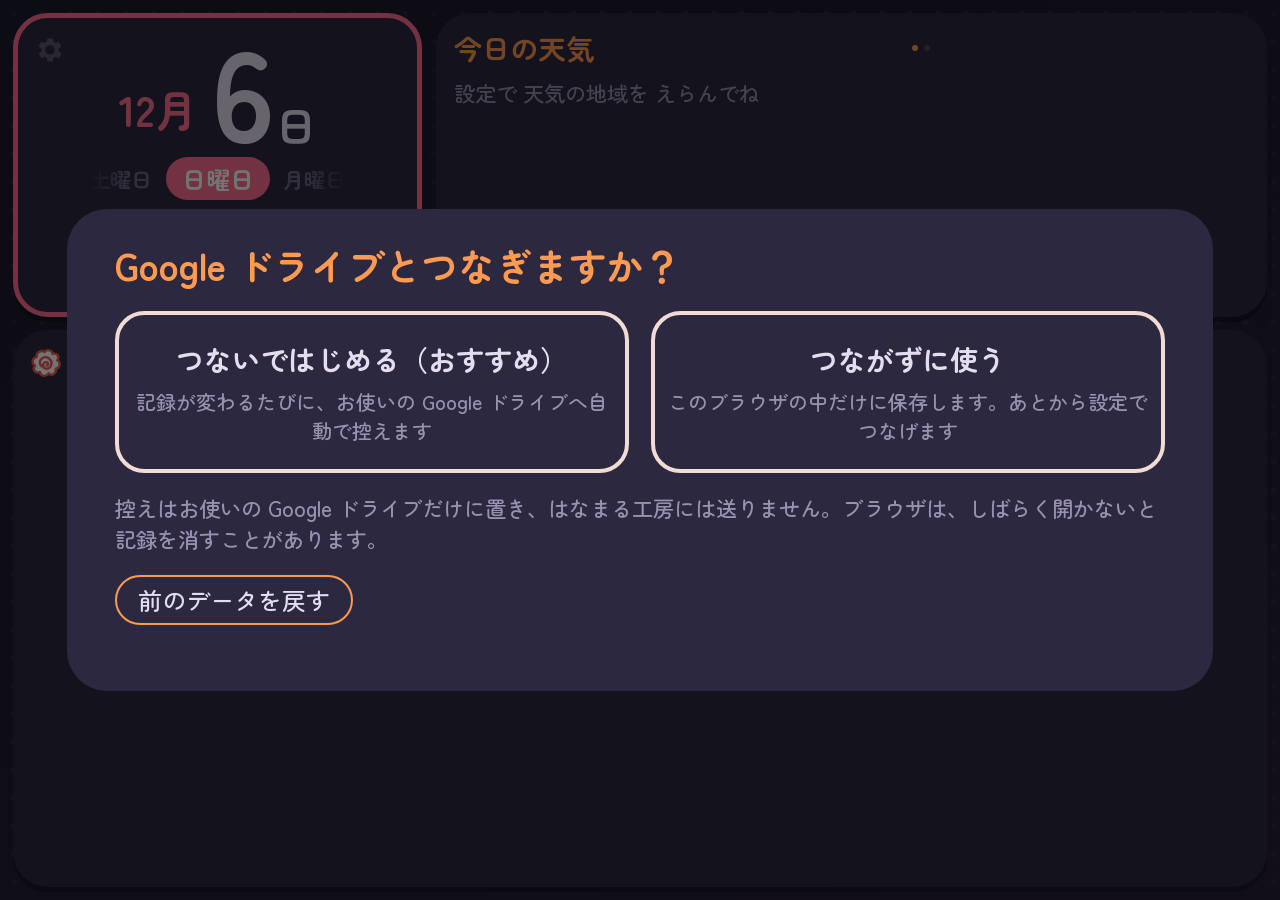
==== board/index.html @ 1aa372ca "ブラウザ版を 0.1.28 に更新（前から使っている人の印・表示の直し）" ====
<!doctype html>
<html lang="ja">
<head>
<meta name="robots" content="noindex, nofollow">
<meta charset="utf-8">
<meta name="viewport" content="width=device-width, initial-scale=1, user-scalable=no">
<title>はなまるボード</title>
<!-- Web 版を「ホーム画面に追加」したとき、アプリのように全画面で ひらく -->
<link rel="manifest" href="manifest.webmanifest">
<meta name="apple-mobile-web-app-capable" content="yes">
<meta name="mobile-web-app-capable" content="yes">
<meta name="apple-mobile-web-app-title" content="はなまるボード">
<link rel="apple-touch-icon" href="icon-512.png">
<link rel="stylesheet" href="style.css">
<!-- 大きさを 合わせる まで ボードを 隠す（app.js の fit が はずす。動かなくても 5秒で 出す） -->
<script>document.documentElement.classList.add("unfit"); setTimeout(function () { document.documentElement.classList.remove("unfit"); }, 5000);</script>
<script>window.goatcounter = { path: function () { return /[?&]pair=/.test(location.search) ? null : location.pathname || "/"; } };</script>
<script data-goatcounter="https://hanamaru-board.goatcounter.com/count" async src="//gc.zgo.at/count.js"></script>
</head>
<body>
<main class="board">
  <section class="card today" id="today">
    <!-- 設定の入口（日付の長押しも のこす）。子どもの 目に とまらないよう うすく 小さく -->
    <button class="gear-btn" id="gear-btn" aria-label="設定"><svg viewBox="0 0 24 24" aria-hidden="true"><path fill="currentColor" d="M19.4 13a7.5 7.5 0 0 0 0-2l2.1-1.6-2-3.5-2.5 1a7.6 7.6 0 0 0-1.7-1L15 3.3h-4l-.4 2.6a7.6 7.6 0 0 0-1.7 1l-2.5-1-2 3.5L6.6 11a7.5 7.5 0 0 0 0 2l-2.1 1.6 2 3.5 2.5-1a7.6 7.6 0 0 0 1.7 1l.3 2.6h4l.4-2.6a7.6 7.6 0 0 0 1.7-1l2.5 1 2-3.5zM13 15.5a3.5 3.5 0 1 1 0-7 3.5 3.5 0 0 1 0 7z" transform="translate(-1 0)"/></svg><span class="gear-tag">更新</span></button>
    <div class="month" id="month"></div>
    <div class="day"><span id="day"></span><span class="unit" id="day-unit">日</span></div>
    <!-- 曜日。よこおきでは 左右に きのう・あしたの 曜日を うすく ならべる -->
    <div class="wd-row"><span class="wd-side prev" id="wd-prev"></span><div class="weekday" id="weekday"></div><span class="wd-side next" id="wd-next"></span></div>
    <div class="clock" id="clock"></div>
    <div class="greeting" id="greeting"></div>
  </section>

  <div class="mid">
    <section class="card weather">
      <div class="card-head">
        <h2 id="weather-title">きょうの てんき</h2>
        <!-- 左右に スワイプすると さきの 日（週間予報）。点は なん日目か -->
        <div class="nav-dots wx-dots" id="wx-dots" aria-hidden="true"></div>
        <div class="summary" id="summary"></div>
      </div>
      <div class="slots" id="slots"><div class="muted">よみこみちゅう…</div></div>
      <div class="advice" id="advice"></div>
    </section>

    <section class="card kids-card">
      <div class="kids-head">
        <h2><img class="ico" src="img/hanamaru.svg" alt="" draggable="false"> がんばりカレンダー</h2>
      </div>
      <div class="kids" id="kids"></div>
    </section>
  </div>

  <section class="card schedule">
    <div class="sched-head"><h2 id="schedule-title"><img class="ico" src="img/calendar.png" alt="" draggable="false"> よてい</h2><button class="cal-reload" id="cal-reload" aria-label="よていを よみなおす" title="よていを よみなおす">↻</button></div>
    <!-- 「きょう もくようび」を 1行に して、予定の 行を ふやす。予定は 左右に スワイプしても 日が かわる（点は なん日目か） -->
    <div class="day-nav">
      <button class="nav" id="prev-day" aria-label="まえの ひ">◀</button>
      <div class="nav-label">
        <div class="nav-line"><span class="nav-day" id="nav-day">きょう</span><span class="nav-wd" id="nav-wd"></span></div>
        <div class="nav-dots" id="nav-dots" aria-hidden="true"></div>
      </div>
      <button class="nav" id="next-day" aria-label="つぎの ひ">▶</button>
    </div>
    <ul class="events" id="events"><li class="empty">よみこみちゅう…</li></ul>
  </section>
</main>

<!-- さほ・りお の がんばりカレンダー -->
<div class="kid-view" id="kid-view" hidden>
  <div class="kv-board" id="kv-board">
    <div class="kv-head">
      <button class="kv-close" id="kv-close" aria-label="とじる">✕</button>
      <div class="kv-title" id="kv-title"></div>
      <!-- がんばり｜おさいふ の きりかえ（おさいふは 設定で 使うと きめた 子だけ。wallet.js。2026-11-19 に 見出しを 1行に した） -->
      <div class="kv-tabs" role="tablist">
        <button class="kv-tab on" id="kv-tab-cal" role="tab" aria-selected="true"></button>
        <button class="kv-tab" id="kv-wallet" role="tab" aria-selected="false" hidden></button>
      </div>
      <button class="kv-grad" id="kv-grad" hidden></button>
    </div>
    <div class="kv-body">
      <section class="card kv-cal">
        <div class="kv-month-row">
          <div class="kv-month-nav">
            <button class="kv-mnav" id="kv-prev" aria-label="まえの つき">◀</button>
            <div class="kv-month" id="kv-month"></div>
            <button class="kv-mnav" id="kv-next" aria-label="つぎの つき">▶</button>
          </div>
        </div>
        <div class="kv-grid" id="kv-grid"></div>
        <div class="kv-total" id="kv-total"></div>
      </section>
      <section class="card kv-tasks">
        <div class="kv-tasks-head">
          <h2 id="kv-todo-title">きょうの やること</h2>
          <button class="kv-once kv-add2" id="kv-add2"></button>
          <span class="kv-progress" id="kv-progress"></span>
        </div>
        <!-- やることが おおい ときは スクロール。上・下に まだ ある ことを 矢印で 見せる -->
        <div class="kv-list-wrap" id="kv-list-wrap">
          <ul class="kv-list" id="kv-list"></ul>
          <button class="kv-more up" id="kv-more-up" hidden>▲ うえにも あるよ</button>
          <button class="kv-more down" id="kv-more-down" hidden>▼ したにも あるよ</button>
        </div>
        <div class="kv-status" id="kv-status"></div>
      </section>
    </div>
    <!-- おさいふ（wallet.js）。左: ほしいもの と のこり、右: お金の きろく -->
    <div class="kv-body wl-body" id="wl-body" hidden>
      <section class="card wl-card">
        <div class="wl-head"><h2 id="wl-wants-title"></h2><button class="kv-once" id="wl-want-add"></button></div>
        <ul class="wl-wants" id="wl-wants"></ul>
        <div class="wl-bal" id="wl-bal"></div>
      </section>
      <section class="card wl-card">
        <div class="wl-head"><h2 id="wl-log-title"></h2></div>
        <ul class="wl-log" id="wl-log"></ul>
        <div class="wl-btns"><button class="wl-use" id="wl-use"></button><button class="wl-in" id="wl-in"></button></div>
      </section>
    </div>
    <div class="kv-confetti" id="kv-confetti"></div>
    <div class="kv-go" id="kv-go" hidden></div>
  </div>
</div>

<!-- 「1回だけ」の やることを その場で たす（おうちの人。がんばりカレンダーの ＋ → 親モードの鍵 のあと） -->
<div class="quick" id="quick" hidden>
  <div class="qk-board">
    <button class="kv-close" id="qk-close" aria-label="とじる">✕</button>
    <div class="qk-title" id="qk-title">1回だけの やることを たす</div>
    <div class="qk-body">
      <div class="qk-form">
        <div class="qk-name-row">
          <input type="text" id="qk-name" maxlength="30" placeholder="れい：うわばきを あらう">
          <button class="qk-voice" id="qk-voice" aria-label="こえで いれる" hidden>🎤</button>
        </div>
        <div class="qk-row"><span class="qk-label">だれが</span><div class="qk-chips" id="qk-kids"></div></div>
        <div class="qk-row"><span class="qk-label">いつ</span><div class="qk-chips" id="qk-when">
          <button data-when="0">きょう</button><button data-when="1">あした</button><input type="date" id="qk-date">
        </div></div>
        <div class="qk-row"><span class="qk-label">ポイント</span><input type="number" id="qk-yen" min="0" max="9999"></div>
        <p class="qk-error" id="qk-error"></p>
        <button class="qk-ok" id="qk-ok">たす</button>
          <button class="qk-new ghost" id="qk-new" hidden>＋ あたらしく たす</button>
      </div>
      <div class="qk-side" id="qk-side">
        <div class="qk-label">これからの 1回だけ（おすと なおせる）</div>
        <ul class="qk-list" id="qk-list"></ul>
      </div>
    </div>
  </div>
</div>

<!-- おさいふの 入力（wallet.js）。使った・ほしいもの は 本人、入れる は おうちの人（鍵の あと） -->
<div class="quick wl-pop" id="wl-pop" hidden>
  <div class="qk-board wl-board">
    <button class="kv-close" id="wl-pop-close" aria-label="とじる">✕</button>
    <div class="qk-title" id="wl-pop-title"></div>
    <div class="wl-pop-body" id="wl-pop-body"></div>
    <p class="qk-error" id="wl-pop-error"></p>
    <div class="wl-pop-btns" id="wl-pop-btns"></div>
  </div>
</div>

<!-- できるようになったこと（「もう できる」に まとめた やること）。子どもの画面の 階段の ボタンから ひらく。まとめた あと はじめて ひらいた ときは おいわい -->
<div class="grad-view" id="grad-view" hidden>
  <div class="grv-board">
    <button class="kv-close" id="grv-close" aria-label="とじる">✕</button>
    <div class="grv-hello" id="grv-hello" hidden></div>
    <div class="grv-title" id="grv-title"></div>
    <div class="grv-count" id="grv-count"></div>
    <ol class="grv-steps" id="grv-steps"></ol>
    <div class="grv-map" id="grv-map"></div>
    <div class="kv-confetti" id="grv-confetti"></div>
  </div>
</div>

<!-- 「もう できる」の 中身（子どもの 画面で 押すと ひらく）。上に お祝いの ことば、下に「ぜんぶ できた！」 -->
<div class="grad-view bundle-view" id="bundle-view" hidden>
  <div class="grv-board bdv-board">
    <button class="kv-close" id="bdv-close" aria-label="とじる">✕</button>
    <div class="bdv-title" id="bdv-title"></div>
    <div class="bdv-cheer" id="bdv-cheer"></div>
    <ul class="bdv-items" id="bdv-items"></ul>
    <div class="bdv-act" id="bdv-act"></div>
  </div>
</div>

<!-- 待機中の黒い画面。タップで消える -->
<div class="sleep" id="sleep" hidden></div>
<!-- 暗くする 10秒前の 知らせ（sleep.js。さわると そのまま。2026-11-21 社長: 何も 言わずに 暗くならない） -->
<div class="dim-soon" id="dim-soon" hidden></div>
<!-- 電池が 熱い・弱って いる ときだけ 出す 小さな しるし（おうちの人むけ） -->
<div class="batt-chip" id="batt-chip" hidden>電池に注意</div>
<!-- 鍵の 番号を わすれて 入れなおし中（24時間 まつ あいだ。おうちの人が 気づけるように） -->
<div class="batt-chip lock-chip" id="lock-chip" hidden>鍵の入れなおし中</div>

<!-- 設定画面（おうちの人向け）。日付を2秒長押しで開く。タブは「だれの・何の 設定か」で 分ける（2026-11-19 に 9つから 8つに 組み直した。
     前は 時計・天気・がんばりカレンダー・がんばり項目・カレンダー連携・使い方・要望・問い合わせ。くわしくは docs/handover/settings-tabs.md） -->
<div class="settings" id="settings" hidden>
  <div class="panel">
    <div class="s-head">
      <h2 class="s-title">設定</h2>
      <nav class="s-nav" id="s-nav" role="tablist">
        <button data-page="day" id="s-tab-day" class="on">がんばりチェック</button>
        <button data-page="kids">子ども</button>
        <button data-page="tasks">やること</button>
        <button data-page="parent">おうちの人</button>
        <button data-page="board">ボードの表示</button>
        <button data-page="system">この端末</button>
        <button data-page="pro" hidden>Pro</button>
        <button data-page="contact">ヘルプ</button>
      </nav>
    </div>
    <!-- 電池が 熱い・弱って いる ときの おしらせ（押すと「この端末」の 電池の 欄へ） -->
    <button class="s-battery-warn" id="s-battery-warn" hidden></button>
    <!-- 新しい版の おしらせ（update.js）。つないだ スマホでは ボタンを 出さず「本体で更新してください」 -->
    <div class="s-update" id="s-update" hidden><span class="s-update-text"></span><button type="button" id="s-update-btn" hidden>更新する</button></div>
    <!-- Web 版で Google ドライブと つないで いて、切れた・控えて いない 変更が ある ときだけ（settings.js。ホームや 子どもの 画面には 出さない） -->
    <div class="s-update s-drive-band" id="s-drive-band" hidden><span class="s-update-text" id="s-drive-band-text"></span><button type="button" id="s-drive-band-btn"></button></div>
    <div class="s-pages">
      <!-- ボードの表示: 時計・天気・予定（カレンダー連携）・みんなで見るところの文字・週の始まり（入れたあとは ほぼ 触らない ものを 1つに） -->
      <section class="s-page" id="s-page-board" hidden>
        <h3>時計の表示</h3>
        <div class="row">
          <label><input type="radio" name="s-clock" value="d24"> デジタル（24時間）</label>
          <label><input type="radio" name="s-clock" value="d12"> デジタル（12時間）</label>
          <label><input type="radio" name="s-clock" value="analog"> アナログ</label>
        </div>
        <p class="note">アナログは、赤い長い針が「分」（まわりの赤い数字）、青い短い針が「時」（青い数字）です。</p>
        <h3>天気の場所</h3>
        <div class="row"><select id="s-office"></select><select id="s-area"></select></div>
        <p class="note">天気は気象庁の地域の予報、雨の時刻は市区町村のあたりの予報から出しています。詳しくは天気アプリなどでご確認ください。</p>
        <h3>服装と傘の目安</h3>
        <div class="row"><label><input type="checkbox" id="s-advice"> ボードに服装と傘の目安を表示する</label></div>
        <div class="s-group" id="s-advice-group">
        <h3>服装の目安</h3>
        <div class="row s-clothes"><span class="label">半そで</span>日中の最高気温が <input type="number" id="s-cl-short" min="-10" max="40"> 度以上（それ以外は長そで）</div>
        <div class="row s-clothes"><span class="label">上着</span>朝か夕方の気温が <input type="number" id="s-cl-jacket" min="-10" max="40"> 度以下</div>
        <div class="row s-clothes"><span class="label">コート</span>朝か夕方の気温が <input type="number" id="s-cl-coat" min="-10" max="40"> 度以下</div>
        <p class="note">朝は7時、夕方は17時ごろの気温です。最高気温が28度以上の日は「ぼうし・水とう」、最低気温が5度以下の日は「手ぶくろ・マフラー」も出します。</p>
        <h3>傘の目安</h3>
        <p class="note s-rule">市区町村のあたりで1時間に1mm以上の雨の予報なら、「あめは ○じごろから」と出して傘をすすめます。分からないときは地域の降水確率で、50%以上で傘、30%以上で折りたたみ傘、雨が長い日や雪の日は長ぐつです。</p>
        </div>
        <!-- 予定（カレンダー連携）。Web 版では まだ 読めないので 隠す（settings.js） -->
        <div class="s-group" id="s-cal-group">
        <h3>予定の読み込み先 <button class="s-help-btn" id="s-cal-help-btn" aria-label="説明">？</button></h3>
        <div class="row">
          <select id="s-cal-type">
            <option value="none">使わない</option>
            <option value="device" hidden>この端末の Google カレンダー（おすすめ）</option>
            <option value="ical">iCal の URL</option>
            <option value="gas">Apps Script</option>
          </select>
          <input type="url" id="s-cal-url" placeholder="https://…" class="url">
          <button class="ghost small" id="s-cal-clear">URL を消去</button>
        </div>
        <div class="cal-pick" id="s-cal-device" hidden></div>
        <p class="su-warn s-cal-warn" id="s-cal-warn" hidden></p>
        <div class="s-help" id="s-cal-help" hidden>
          <p><b>この端末の Google カレンダー（おすすめ）</b>：アプリだけ。この端末に入っている Google アカウントのカレンダーから選びます（いくつでも）。URL のコピーはいりません。</p>
          <p><b>iCal の URL</b>：Google カレンダーなどの「iCal 形式の URL」を貼って使います。Google カレンダーなら、パソコンで 設定 → 予定を出したいカレンダー →「カレンダーの統合」の「iCal 形式の非公開 URL」をコピーします。</p>
          <p><b>Apps Script</b>：Google Apps Script で自分で用意した中継の URL です。詳しい方向け。わからなければ iCal を選んでください。</p>
          <p>どちらの URL も、知っている人は誰でも予定を見られます。ほかの人に教えないでください。</p>
        </div>
        <p class="note" id="s-cal-note">URL はこの端末の中だけに保存します。「使わない」にすると、ボードの予定の欄がなくなります。</p>
        <h3>予定の時刻</h3>
        <div class="row"><label><input type="checkbox" id="s-event-time"> 予定の時刻（何時から何時まで）を表示する</label></div>
        </div>
        <h3>みんなで見るところの文字（時計・天気・予定）</h3>
        <div class="row s-words"></div>
        <h3>週の始まり</h3>
        <div class="row">
          <label><input type="radio" name="s-week" id="s-week-sun"> 日曜</label>
          <label><input type="radio" name="s-week" id="s-week-mon"> 月曜</label>
        </div>
      </section>

      <section class="s-page" id="s-page-kids" hidden>
        <h3>子ども</h3>
        <ul class="s-kids" id="s-kids"></ul>
        <button id="s-add-kid" class="ghost small">＋ 子どもを追加</button>
        <p class="note" id="s-max-kids" hidden></p>
        <p class="note">年齢の目安で、その子の画面の文字（ひらがな・漢字）が変わります。「＋ふりがな」は漢字にふりがなを付けます。「表示」を外すと、記録を残したままボタンを出しません。</p>
        <h3>使う機能</h3>
        <ul class="s-features" id="s-features"></ul>
        <p class="note">おさいふは、おこづかい・お年玉と使ったお金、ほしいものを記録します。子どもの画面の名前の横の「おさいふ」から開きます。「1ポイント＝○円」を入れると、もくひょうの「こうかんした」のあとに、おさいふに入れるかを聞きます（空なら聞きません）。</p>
        <h3>もくひょう</h3>
        <ul class="s-goals" id="s-goals"></ul>
        <p class="note">「みました」の日のポイントがここまでたまると「たっせい！」。ごほうびを渡したら、がんばりカレンダーの「こうかんした」を押すと、その分が引かれます。ごほうびの中身は、おうちで決めてください。</p>
      </section>

      <!-- やること（admin.html を 中に 出す。やることの設定・できるようになったこと） -->
      <section class="s-page s-page-frame" id="s-page-tasks" hidden>
        <iframe id="s-admin-frame" title="やること"></iframe>
      </section>

      <!-- がんばりチェック（子どもの チェックを 見て「みました」を おす・すぎた日を 直す）。いちばん 左の タブ -->
      <section class="s-page s-page-frame" id="s-page-day" hidden>
        <iframe id="s-day-frame" title="がんばりチェック"></iframe>
      </section>

      <!-- おうちの人: 鍵（いちばん上）・呼び方・毎日のお知らせ・データの書き出し。鍵が「なし」の 間は タブに しるし（settings.js） -->
      <section class="s-page" id="s-page-parent" hidden>
        <div class="s-group" id="s-lock-group">
          <h3>鍵（設定・「みました」など、おうちの人がすること）</h3>
          <div class="s-choices">
            <label class="s-choice"><input type="radio" name="s-lock" value="none">
              <span><b>なし</b></span></label>
            <label class="s-choice"><input type="radio" name="s-lock" value="easy">
              <span><b>計算問題</b><small>いちばん年上の子が、まだ習わない計算で確かめます。</small></span></label>
            <label class="s-choice"><input type="radio" name="s-lock" value="pin">
              <span><b>4桁の番号</b><small>忘れたときは、鍵の画面の「番号を忘れた」から、24時間後に計算問題で開けます。</small></span></label>
          </div>
          <div class="row" id="s-pin-row" hidden>
            <span class="label">4桁の番号</span>
            <input type="password" id="s-pin" inputmode="numeric" pattern="[0-9]*" maxlength="4" autocomplete="off" class="s-pin">
            <span class="note" id="s-pin-keep" hidden>変えないときは空のまま</span>
          </div>
          <p class="note" id="s-lock-remote" hidden>鍵は置いてある端末で確かめます。つないだスマホやブラウザでは聞きません。</p>
        </div>
        <h3>おうちの人の呼び方</h3>
        <div class="row"><input type="text" id="s-parent-name" maxlength="10" placeholder="ママ・パパ" class="s-parent-name"></div>
        <p class="note">子どもの画面の「〇〇に みせてね」などに使います。</p>
        <!-- 毎日の お知らせ（アプリだけ。この端末の 設定。settings.js・device.js・DailyNotice.java） -->
        <div class="s-group" id="s-notice-group" hidden>
          <h3>毎日のお知らせ</h3>
          <label><input type="checkbox" id="s-notice"> 毎日、今日の予定とやることをお知らせする</label>
          <div class="row" id="s-notice-row">
            <span class="label">時刻</span>
            <input type="time" id="s-notice-time" value="07:00">
          </div>
          <p class="note" id="s-notice-off" hidden>端末の設定で、このアプリの通知が止まっています。端末の「設定」→「アプリ」→「はなまるボード」→「通知」で許可してください。</p>
          <p class="note">この端末だけの設定です。</p>
        </div>
        <!-- Google ドライブの 控え（Web 版だけ。drive.js・settings.js。アプリ・つないだ スマホ・クライアント ID が ない ときは 出さない）。文は Words.adult の drive… -->
        <div class="s-group" id="s-drive-group" hidden>
          <h3 id="s-drive-title"></h3>
          <!-- つないで いる 間の 状態と、止まって いる ときの ボタン（つなぎ直す・この内容で上書き。2026-11-21） -->
          <p class="note s-drive-state" id="s-drive-state" hidden></p>
          <div class="row s-drive-row" id="s-drive-fix" hidden>
            <button type="button" class="small" id="s-drive-reconnect"></button>
            <button type="button" class="ghost small" id="s-drive-overwrite"></button>
          </div>
          <div class="row s-drive-row">
            <button type="button" class="ghost small" id="s-drive-save"></button>
            <button type="button" class="ghost small" id="s-drive-restore"></button>
          </div>
          <p class="note" id="s-drive-last"></p>
          <p class="note s-drive-stale" id="s-drive-stale" hidden></p>
          <p class="note" id="s-drive-result" aria-live="polite"></p>
          <p class="note" id="s-drive-note"></p>
          <button type="button" class="ghost small" id="s-drive-unlink" hidden></button>
        </div>
        <!-- データの 書き出し・読み込み（datafile.js。がんばり管理の ページと おなじ 処理） -->
        <h3>データの書き出し・読み込み</h3>
        <div class="row">
          <button type="button" class="ghost small" id="s-export">書き出す</button>
          <label class="s-file-btn"><input type="file" id="s-import" accept=".json,application/json">ファイルから戻す</label>
        </div>
        <p class="note" id="s-export-result"></p>
        <p class="note">記録と設定を1つのファイルにします。機種変更の前に書き出しておくと、あとで戻せます（戻すと、いまの内容は置き換わります）。</p>
      </section>

      <section class="s-page" id="s-page-system" hidden>
        <h3>使い方の種類</h3>
        <!-- 3つの 使い方を カードで えらぶ（かんたん設定と おなじ 3枚）。1枚目の 絵と 文は settings.js が スマホか どうかで かえる -->
        <div class="u-cards" id="s-system-usage">
          <label class="u-card" id="u-card-solo"><input type="radio" name="s-usage" value="solo"><img src="img/usage-board.webp" alt="">
            <b>この端末だけで使う</b>
            <small>子どもが押し、「みました」もこの端末で押します。</small></label>
          <label class="u-card" id="u-card-board2"><input type="radio" name="s-usage" value="board2"><img src="img/usage-board2.webp" alt="">
            <b>この端末を置いて、<br>別の端末からつなぐ</b>
            <small>子どもはこの端末で押し、おうちの人は別の端末で「みました」や設定をします（同じ Wi-Fi の中だけ）。</small></label>
          <!-- この端末を、ほかに 置いてある 端末（board2）に つなぐ（アプリの ときだけ。使い方の 値は かえない） -->
          <label class="u-card" id="u-card-join" hidden><input type="radio" name="s-usage" value="join"><img src="img/usage-join.webp" alt="">
            <b>置いてある端末につなぐ</b>
            <small>置いてある端末に、この端末からつないで「みました」や設定をします。</small></label>
        </div>
        <p class="su-guide" id="u-qr-guide" hidden></p>
        <!-- 「この端末だけ」の ときの 置き方（はじめは スマホなら 手に もつ、ほかは 置く） -->
        <div class="s-group" id="s-hold-row" hidden>
          <h3>この端末の置き方</h3>
          <div class="s-choices">
            <label class="s-choice"><input type="radio" name="s-hold" value="board1">
              <span><b>置いて使う</b><small>画面をつけておく時間や画面オフを使います。</small></span></label>
            <label class="s-choice"><input type="radio" name="s-hold" value="phone">
              <span><b>手に持って使う</b><small>スマホのように使います。画面のつけ消しは端末にまかせます。</small></span></label>
          </div>
        </div>
        <div class="s-group" id="s-orient-row" hidden>
          <h3>画面の向き</h3>
          <div class="row">
            <label><input type="radio" name="s-orient" value="landscape"> 横</label>
            <label><input type="radio" name="s-orient" value="portrait"> 縦</label>
            <label><input type="radio" name="s-orient" value="auto"> 自動（端末の回転に合わせる）</label>
          </div>
        </div>
        <div class="s-group" id="s-lan-group" hidden>
          <h3>おうちの人のスマホからつなぐ</h3>
          <p class="note" id="s-lan-status"></p>
          <div class="s-way">
            <h4>Android のスマホ … アプリでつなぐ</h4>
            <p class="note">スマホに「はなまるボード」のアプリを入れ、「置いてある端末につなぐ」を選んで、この番号を入れてください。</p>
            <div class="row"><span class="label">つなぐための番号</span><b class="s-lan-code" id="s-lan-code"></b><button class="ghost small" id="s-lan-new">番号を変える</button></div>
          </div>
          <div class="s-way">
            <h4>iPhone など … この QR コードを読み取る</h4>
            <p class="s-ip-changed" id="s-ip-changed" hidden>この端末のアドレスが変わりました。ブラウザで使っている人は、この QR コードをもう一度読み取ってください。</p>
            <div class="s-qr-row">
              <div class="s-qr" id="s-lan-qr"></div>
              <div><p class="note">同じ Wi-Fi で読み取ると、ブラウザで設定や「みました」を開けます。ルーターによっては、この端末のアドレスが変わって開けなくなることがあります。そのときは、もう一度読み取ってください。できれば、ルーターの設定でこの端末のアドレスを固定してください。</p><p class="s-qr-url" id="s-lan-url"></p></div>
            </div>
          </div>
        </div>
        <div class="s-group" id="s-remote-group" hidden>
          <h3>つないでいる端末</h3>
          <p class="note" id="s-remote-name"></p>
          <div class="row"><button class="ghost small" id="s-remote-again">つなぎ直す</button><button class="ghost small" id="s-remote-off">つなぐのをやめる</button></div>
        </div>
        <div class="s-group" id="s-join-group" hidden>
          <h3>置いてある端末につなぐ</h3>
          <p class="note">置いてある端末の設定の「この端末」に出ている番号でつなぎます。この端末の記録は消えず、つなぐのをやめると元に戻ります。</p>
          <button class="ghost small" id="s-join">置いてある端末につなぐ</button>
        </div>
        <div class="s-group" id="s-screen-group">
        <h3>画面をつけておく時間</h3>
        <div class="row">
          <span class="label">平日</span>
          <input type="time" id="s-weekday-from"> 〜 <input type="time" id="s-weekday-to">
        </div>
        <div class="row">
          <span class="label">土日祝</span>
          <input type="time" id="s-holiday-from"> 〜 <input type="time" id="s-holiday-to">
        </div>
        <p class="note">この時間はずっと表示します。ほかの時間は、しばらく触らないと画面オフになります。置いて使うなら、使わない時間は暗くするのがおすすめです。</p>
        <h3>画面オフの方法</h3>
        <div class="s-choices" id="s-power-row">
          <label class="s-choice"><input type="radio" name="s-power" value="dim">
            <span><b>暗くするだけ</b><small>タップですぐ表示できます。</small></span></label>
          <label class="s-choice"><input type="radio" name="s-power" value="sleep">
            <span><b>スリープする</b><small>電力を抑えます。戻すときは電源ボタン（機種によってはダブルタップ）で。</small></span></label>
        </div>
        <p class="note" id="s-power-note" hidden>スリープはアプリで使えます。ブラウザでは「暗くするだけ」になります。</p>
        <div class="row">
          <span class="label">画面オフまで</span>
          <select id="s-idle">
            <option value="0.5">30秒</option><option value="1">1分</option><option value="2">2分</option><option value="3">3分</option>
            <option value="5">5分</option><option value="10">10分</option><option value="15">15分</option><option value="20">20分</option><option value="30">30分</option>
          </select>
        </div>
        <div class="row" id="s-bright-row" hidden>
          <span class="label">システム設定の許可</span>
          <span id="s-bright-status"></span>
          <button class="ghost small" id="s-bright-allow">許可する</button>
        </div>
        <div id="s-front-group" hidden>
          <h3>ボードを自動で開く</h3>
          <label><input type="checkbox" id="s-front"> 電源を入れたときと、画面をつけておく時間になったら、ほかのアプリを開いていてもボードを自動で開く</label>
          <div class="row" id="s-front-perm" hidden>
            <span class="label">ほかのアプリの上に表示</span>
            <span id="s-front-status"></span>
            <button class="ghost small" id="s-front-allow">許可する</button>
          </div>
        </div>
        </div>
        <!-- 自動更新（Play から 入れた アプリだけ。この端末の 設定。update.js） -->
        <div class="s-group" id="s-auto-group" hidden>
          <h3>自動更新</h3>
          <label><input type="checkbox" id="s-auto"> 新しい版を、決まった時間に更新する</label>
          <div class="row" id="s-auto-row">
            <span class="label">時間帯</span>
            <input type="time" id="s-auto-from" value="04:00"> 〜 <input type="time" id="s-auto-to" value="05:00">
          </div>
          <p class="note">新しい版が出たら、歯車を押して「OK」を押してください。この時間に、画面をさわっていなければ更新します。</p>
        </div>
        <div class="s-group" id="s-battery-group" hidden>
          <h3>電池と安全</h3>
          <p class="note" id="s-battery-status"></p>
          <p class="note">電池の異常が分かったときは、ボードの左下に「電池に注意」と出します。端末の背面が膨らんでいたり、熱くなっていたりしたときは、使うのをやめてください。</p>
        </div>
        <div class="row">
          <span class="label">低消費電力モード</span>
          <label><input type="checkbox" id="s-lowpower"> アニメーションを止めて、熱と電力を抑える</label>
        </div>
        <p class="note">画面オフの方法・ボードを自動で開く・画面の向き・自動更新は、この端末だけの設定です。</p>
      </section>

      <!-- Pro（pro.js）。無料版は 一覧を 鍵の 見た目で 出すだけ -->
      <section class="s-page" id="s-page-pro" hidden>
        <p class="pro-status" id="pro-status"></p>
        <h3>Pro でできること</h3>
        <ul class="pro-features" id="pro-features"></ul>
        <div class="s-group" id="pro-report-group" hidden>
          <h3>ふりかえり</h3>
          <div class="row" id="pro-period">
            <label><input type="radio" name="pro-period" value="thisWeek"> 今週</label>
            <label><input type="radio" name="pro-period" value="lastWeek" checked> 先週</label>
            <label><input type="radio" name="pro-period" value="thisMonth"> 今月</label>
            <label><input type="radio" name="pro-period" value="lastMonth"> 先月</label>
          </div>
          <div id="pro-report"></div>
        </div>
        <div class="s-group" id="pro-comment-group" hidden>
          <h3 id="pro-comment-title">ママ・パパからのコメント</h3>
          <p class="note">子どもが、できるようになったことを見返すときに一緒に出ます。書き終えると保存します。</p>
          <div id="pro-comments"></div>
        </div>
      </section>

      <section class="s-page" id="s-page-contact" hidden>
        <!-- 押して 覚える ガイド（guide.js。2026-11-20）。置いた 端末は 子どもと いっしょに、つないだ スマホ・ブラウザは おうちの人の 部分 -->
        <div class="s-guide-row"><button type="button" class="ghost" id="s-guide">使い方をためす</button><span class="note">画面を押しながら、見方と使い方をたどります。</span></div>
        <!-- よくある質問。分類を タップすると 質問が、質問を タップすると 答えが ひらく -->
        <h3>よくある質問</h3>
        <div class="faq">
          <details class="faq-cat"><summary>画面・表示</summary>
            <details><summary>画面が暗くなる・消えてしまう</summary>
              <p>設定の「この端末」の「画面をつけておく時間」のほかは、しばらく触らないと画面オフになります（「暗くするだけ」のときは、10秒前に画面の下でお知らせします。触るとそのまま）。オフになるまでの時間は「画面オフまで」で変えられます。ブラウザ版では、画面オフは端末の設定（自動ロックなど）にまかせます。</p></details>
            <details><summary>朝、自動で画面がつかない</summary>
              <p>アプリなら「画面をつけておく時間」になると自動で表示します。端末の省電力でアプリが止められているときは、端末の設定でこのアプリを最適化の対象から外してください。ほかのアプリを開いたままになるときは、設定の「この端末」で「ボードを自動で開く」をオンにしてください。</p></details>
            <details><summary>電源を入れたら、ボードが開くようにしたい</summary>
              <p>設定の「この端末」で「ボードを自動で開く」をオンにして、「ほかのアプリの上に表示」を許可してください（アプリのときだけ）。</p></details>
            <details><summary>暗くしても明るさが下がらない</summary>
              <p>設定の「この端末」で「システム設定の許可」を「許可する」にしてください（アプリのときだけ）。</p></details>
            <details><summary>文字をひらがな／漢字にしたい・漢字にふりがなをつけたい</summary>
              <p>子どもの年齢の目安（設定の「子ども」）で変わります。「＋ふりがな」の付いた目安を選ぶと、漢字にふりがなが付きます（漢字に慣れるきっかけに）。やることの名前は、設定の「やること」で「ひらがな」を入れたものに付きます。時計・天気・予定など みんなで見るところは、いちばん小さい子に合わせます（設定の「ボードの表示」の「みんなで見るところの文字」で固定できます）。</p></details>
            <details><summary>画面を縦向きにしたい</summary>
              <p>アプリでは、設定の「この端末」→「画面の向き」で選べます（この端末だけの設定です）。「自動」のときとブラウザでは、端末の画面の回転の設定に従います。端末を回しても向きが変わらないときは、端末の回転のロックを確かめてください。</p></details>
            <details><summary>端末が熱くなる・電池が気になる</summary>
              <p>設定の「この端末」で「低消費電力モード」をオンにするか、画面オフを「スリープする」にしてください。</p></details>
          </details>

          <details class="faq-cat"><summary>天気・服装</summary>
            <details><summary>あしたやその先の天気を見たい</summary>
              <p>天気の欄を左右にスワイプすると、6日先まで見られます。あさってからは1日分のまとめで、服装や傘の目安は出しません。</p></details>
            <details><summary>天気が出ない・場所を変えたい</summary>
              <p>設定の「ボードの表示」→「天気の場所」で選んでください。Wi-Fi につながっているかも確かめてください。</p></details>
            <details><summary>服装の目安が家の感覚と合わない</summary>
              <p>目安の気温は、設定の「ボードの表示」→「服装の目安」で変えられます。いらなければ「ボードに服装と傘の目安を表示する」をオフにしてください。</p></details>
            <details><summary>傘の目安や雨の時刻がずれる</summary>
              <p>雨の時刻は、選んだ市区町村のあたりの予報です。詳しくは天気アプリなどの雨雲レーダーで確かめてください。</p></details>
            <details><summary>夕方になると明日の天気に変わる</summary>
              <p>夕方からは、次の日の準備のために明日の天気を出します。</p></details>
          </details>

          <details class="faq-cat"><summary>やること・みました</summary>
            <details><summary>やることを増やしたい・変えたい</summary>
              <p>設定の「やること」→「やることの設定」で、名前・ポイント・曜日・子どもごとなどを変えられます。</p></details>
            <details><summary>子どもや、やることはいくつまで入れられる？</summary>
              <p>やることは、いくつでも入れられます。子どもは8人まで表示できます。どちらも無料です。</p></details>
            <details><summary>設定を変えたのに、戻ってしまった</summary>
              <p>設定は、タブごとに下の「保存」を押すと保存されます。保存していないタブには「●」が付きます。「やること」の中は、欄ごとに「保存」があります。</p></details>
            <details><summary>週のどこかでやればよいこと（塾の宿題など）を入れたい</summary>
              <p>設定の「やること」で、やることの「いつ」を「週に何回」にして、回数を選んでください。回数にとどくと、その週の残りの日は「こんしゅう できた」になります。</p></details>
            <details><summary>今日だけのやることを入れたい</summary>
              <p>子どもの名前を押して開く画面で、「きょうの やること」の右の「＋ きょうだけ」から入れられます。カレンダーであしたから先の日を選ぶと「＋ このひだけ」になり、その日の分を入れられます。</p></details>
            <details><summary>入れた今日だけのやることを直したい・消したい</summary>
              <p>同じ「＋ きょうだけ」の画面に、これからの分が並びます。押すと直せて、✕ で消せます。</p></details>
            <details><summary>「みました」はどこで押す？</summary>
              <p>子どもの名前を押して開く画面の下にあります。設定の「がんばりチェック」でも押せます。</p></details>
            <details><summary>子どもが「みました」を押してしまう</summary>
              <p>はじめは鍵がありません。設定の「おうちの人」→「鍵」で「計算問題」か「4桁の番号」を選ぶと、設定を開くとき・「みました」・「こうかんした」・おさいふに入れるときに、おうちの人か確かめます。</p></details>
            <details><summary>鍵の4桁の番号を忘れた</summary>
              <p>鍵の画面の「番号を忘れた」→「入れなおしを始める」を押してください。24時間たつと、計算問題で開けるようになり、番号は消えます。</p></details>
            <details><summary>鍵の計算問題が子どもに解けてしまわない？</summary>
              <p>いちばん年上の子の年齢の目安に合わせて、まだ習わない問題を、毎回ちがう形で出します。</p></details>
            <details><summary>前の日のチェックを直したい・「みました」を押し忘れた</summary>
              <p>がんばりカレンダーでその日をタップすると、直したり「みました」を押したりできます（子どもが直せるのは先月1日から）。設定の「がんばりチェック」なら、いつの日でも直せます。「みました」のあとに子どもの画面でチェックを変えると、「みました」は取り消しになります。</p></details>
            <details><summary>はなまるはいつつく？</summary>
              <p>「みました」を押した日に、やることが1つでもできていれば、はなまる（<img class="ico" src="img/hanamaru.svg" alt="">）がつきます。</p></details>
            <details><summary>毎日のお知らせ（通知）を止めたい・時刻を変えたい</summary>
              <p>Android のアプリでは、設定の「おうちの人」の「毎日のお知らせ」で、オン・オフと時刻を変えられます。スマホでは、かんたん設定でオンにできます（はじめは毎朝7時）。お知らせが届かないときは、端末の設定でこのアプリの通知が許可されているか確かめてください。</p></details>
            <details><summary>「いまから やる」ってなに？</summary>
              <p>子どもの画面のやることの横にあるボタンです。やり始めるときに子どもが自分で押すと、画面がにぎやかに応援します。ポイントは変わりません。押してからできたやることは「自分から始めた」として、「がんばりチェック」とふりかえり（Pro）に出ます。</p></details>
            <details><summary>「もう できる」（できるようになったこと）ってなに？</summary>
              <p>言われなくてもできるようになったやることを、子どもごとの「もう できる」に1つにまとめる仕組みです。設定の「やること」→「できるようになったこと」で、直近2週間でその日の8割できたもの（毎日のやることなら12回。回数の少ないものは4回以上）に「もう できるかも」と出ます。決めるのはおうちの人です。</p>
              <p>まとめると、子どもは「もう できる」を開いて「ぜんぶ できた！」を押すだけになります（1つと数え、ポイントはまとめたやることの合計から始まります）。記録はずっと残り、名前の横の階段の数字が増えます。戻すときは、同じ場所か「がんばりチェック」の「▸ 中身」から「やることに戻す」を押します。</p></details>
            <details><summary>Pro ってなに？</summary>
              <p>できるようになったことを子どもが見返せるページ、おうちの人からのコメント、毎週・毎月のふりかえりが使えます（設定の「Pro」タブ）。Pro は準備中です。いまある無料の機能は、これからも無料のままです。</p></details>
            <details><summary>おさいふってなに？</summary>
              <p>子どもごとに、おこづかい・お年玉と使ったお金、ほしいものを記録できます。設定の「子ども」の「使う機能」で、使う子だけ「おさいふ」に印をつけると、子どもの画面の上に「おさいふ」が出ます（「がんばりカレンダー」と切りかえます）。</p>
              <p>お金を入れるのはおうちの人（鍵のあと）、使ったお金とほしいものは本人が書きます。お年玉など、すぐに使わないお金は「貯金」に入れられます。本人も、おさいふのお金を「ちょきんする」で貯金に移せます。貯金から出すときは、おうちの人が「貯金からおさいふへ」を使います。ポイントをお金に換えるかどうかは、おうちで決めてください。換えるときは、設定の「子ども」→「使う機能」で「1ポイント＝○円」を入れると、もくひょうの「こうかんした」のあとに、おさいふに入れるかを聞きます（金額は変えられ、入れないこともできます）。まちがえた行は、押して消せます（鍵のあと）。</p></details>
            <details><summary>もくひょうってなに？ ごほうびと交換したい</summary>
              <p>「みました」の日のポイントが、子どもごとのもくひょう（はじめは50ポイント）までたまると「たっせい！」になり、ホームのカードが金色になります。ごほうびを渡したら、がんばりカレンダーの左下の「こうかんした」を押すと、もくひょうの分が引かれます（超えた分は残ります。取り消しはできないので、ごほうびを渡してから押してください）。もくひょうの数は、設定の「子ども」で子どもごとに変えられます。シール・おこづかいなど、ごほうびの中身は、おうちで決めてください。前の版から使っている場合は、これまでのポイントがすべて入っています。いまから数え始めたいときは、もくひょうを「これまで」の数にして「こうかんした」を押し、もくひょうの数を戻してください。</p></details>
            <details><summary>もくひょうとごほうびは、どう決めればいい？</summary>
              <p>はじめに、お子さんと一緒に決めるのがおすすめです。自分で決めたもくひょうがあると、続けやすくなります。最初は届きやすい数（2〜3週間でたまるくらい）にして、慣れてきたら少しずつ上げてください。ごほうびは、おこづかい・好きなおやつ・お出かけなど、ご家庭で自由に決められます。</p></details>
            <details><summary>おこづかい（円）で使いたい</summary>
              <p>単位はポイントです。1ポイントを1円にするなど、おうちで決めて使ってください。設定の「子ども」で「1ポイント＝○円」を決めると、もくひょうの「こうかんした」のあとに、おさいふに入れるかを聞きます。</p></details>
          </details>

          <details class="faq-cat"><summary>予定（カレンダー連携）</summary>
            <details><summary>あしたやその先の予定を見たい</summary>
              <p>予定の欄の ◀ ▶ を押すか、左右にスワイプすると、6日先まで見られます。</p></details>
            <details><summary>Google カレンダーの予定を出したい</summary>
              <p>アプリなら、設定の「ボードの表示」の「予定の読み込み先」で「この端末の Google カレンダー」を選び、カレンダーを読む許可をして、出したいカレンダーに印を付けます（いくつでも）。この端末に Google アカウントが入っていれば、URL のコピーはいりません。予定はこの端末の中で読み、外には送りません。</p>
              <p>ブラウザや、端末に Google アカウントがないときは、パソコンで Google カレンダーを開き、設定 → 予定を出したいカレンダー →「カレンダーの統合」の「iCal 形式の非公開 URL」をコピーして、「iCal の URL」に貼ってください。</p></details>
            <details><summary>予定が出ない・反映が遅い</summary>
              <p>「この端末の Google カレンダー」に Google カレンダーが出てこないときは、Google カレンダーのアプリの 設定 → 全般 で「Google カレンダーのデータを他のアプリと共有」をオンにしてください（オフだと、ほかのアプリから予定が見えません）。端末の設定のアカウントで Google カレンダーの同期がオンかも確かめてください。カレンダーを読む許可を外したときは、端末の設定 → アプリ → はなまるボード → 権限 で許可し直します。iCal の URL は、URL と Wi-Fi を確かめてください。Google カレンダーで変えた予定は、反映まで時間がかかることがあります。</p></details>
            <details><summary>予定の時刻を出したい</summary>
              <p>設定の「ボードの表示」で「予定の時刻を表示する」をオンにすると、「10:30〜11:30」のように出ます。終日の予定は時刻を出しません。</p></details>
            <details><summary>予定の欄がいらない</summary>
              <p>設定の「ボードの表示」の「予定の読み込み先」で「使わない」を選ぶと、予定の欄がなくなります。</p></details>
          </details>

          <details class="faq-cat"><summary>スマホとつなぐ（2台で使う）</summary>
            <details><summary>おうちの人のスマホからも使いたい</summary>
              <p>置いてある端末で、設定の「この端末」を「この端末を置いて、別の端末からつなぐ」にして保存します。スマホにも「はなまるボード」のアプリを入れ、「置いてある端末につなぐ」を選んで、置いてある端末に出ている番号を入れてください。</p></details>
            <details><summary>スマホだけで使っていたスマホを、あとからつなぎたい</summary>
              <p>つないでも、スマホの記録は消えません（つなぐのをやめると元に戻ります）。記録を移すときは、スマホの設定の「おうちの人」→「データの書き出し・読み込み」で書き出し、置いてある端末の同じところの「ファイルから戻す」で読み込みます（置いてある端末の記録は置き換わります）。</p></details>
            <details><summary>置いてある端末が見つからない</summary>
              <p>同じ Wi-Fi か（ゲスト用の Wi-Fi ではつながりません）、置いてある端末でアプリが開いているかを確かめてください。ルーターの「端末どうしの通信を制限する」設定が有効だと見つかりません。</p>
              <p>前はつながっていたのにつながらなくなったときは、スマホの設定の「この端末」の「つなぎ直す」を押し、置いてある端末に出ている番号を入れ直してください（アプリを入れ直す必要はありません）。</p></details>
            <details><summary>iPhone から使いたい</summary>
              <p>置いてある端末の設定の「この端末」に出ている QR コードを、同じ Wi-Fi の iPhone で読み取ると、ブラウザで開けます。</p></details>
            <details><summary>「アプリの版が違います」と出た</summary>
              <p>Android のスマホのアプリは、自分の版の画面で置いてある端末のデータを使います。版が違うと、ない機能が出なかったり表示が欠けたりするので、古いほうのアプリを Google Play で更新してください。iPhone などのブラウザは、置いてある端末の画面を開くので、版の違いはありません。</p></details>
            <details><summary>iPhone のブラウザで開けなくなった</summary>
              <p>置いてある端末のアドレス（IP アドレス）が変わると、前に読み取ったページは開けなくなります。置いてある端末の設定の「この端末」の QR コードを、もう一度読み取ってください。アドレスが変わったときは、置いてある端末の ⚙ の横に「アドレス」と出ます。⚙ を押すと、設定の「この端末」の QR コードが開きます。</p>
              <p>ルーターの設定で、置いてある端末のアドレスを固定する（DHCP の予約）と変わらなくなります。アプリでつないだ Android のスマホは、アドレスが変わっても自動でつなぎ直します。</p></details>
            <details><summary>家の外から使いたい</summary>
              <p>いまは同じ Wi-Fi の中だけで使えます。家の外からは使えません。</p></details>
          </details>

          <details class="faq-cat"><summary>電池・安全</summary>
            <details><summary>つけっぱなしで電池は大丈夫？</summary>
              <p>充電を途中で止める機能（バッテリーの保護など）がある端末や、バッテリーのない（電源で動く）モデルがおすすめです。背面が膨らんでいたり、熱くなっていたりしたときは、使うのをやめてください。</p></details>
            <details><summary>「電池に注意」と出た</summary>
              <p>電池が熱いとき（45℃ 以上）や、端末が電池の異常を知らせているときに出します（アプリだけ）。続くときや、背面の膨らみがあるときは、使うのをやめてください。</p></details>
          </details>

          <details class="faq-cat"><summary>データ・設定</summary>
            <details><summary>⚙ がオレンジになっている</summary>
              <p>「更新」と出ているときは、アプリの新しい版が出ています。⚙ を押して「OK」を押すと、Google Play の確認のあと、決まった時間（はじめは 4:00〜5:00）に更新します。すぐ更新するときは「今すぐ更新」を押してください。置いてある端末につないでいるスマホでは、置いてある端末（本体）で更新してください。</p>
              <p>「アドレス」と出ているときは、置いてある端末のアドレスが変わりました。⚙ を押すと設定の「この端末」が開くので、iPhone などのブラウザで使っている人は、QR コードをもう一度読み取ってください。</p></details>
            <details><summary>アプリを自動で更新したい</summary>
              <p>置いて使う端末は、Play の自動更新が来にくいため、アプリが決まった時間に更新します。新しい版が出たら ⚙ を押して「OK」を押してください。時間帯は設定の「この端末」の「自動更新」で変えられます。最新の版かは、設定の「ヘルプ」の「更新を確認」で確かめられます。</p></details>
            <details><summary>データはどこに保存される？</summary>
              <p>記録や設定は、この端末の中に保存し、外には送りません。くわしくは、このページのいちばん下の「プライバシーポリシー」をご覧ください。</p></details>
            <!-- Web 版で Google ドライブの 控えが ある ときだけ 出す（settings.js。Drive.on） -->
            <details id="faq-web-drive" hidden><summary>iPhone・iPad で使いたい・データが消えないか心配</summary>
              <p>iPhone・iPad では、このブラウザの Web 版を「ホーム画面に追加」して使ってください。記録はブラウザの中に保存するため、しばらく開かないと消えることがあります。Google ドライブとつないでおくと、記録が変わるたびに自動で控え、消えても「ドライブから戻す」で戻せます（はじめに「つないではじめる」を選ぶか、設定の「おうちの人」→「Google ドライブに控える」）。控えはお使いの Google ドライブに保存し、はなまる工房には送りません。</p>
              <p>つながりは1時間ほどで切れることがあります。切れているあいだに記録が変わると、設定の上に「控えが止まっています」と出るので「つなぎ直す」を押してください。2台で同じドライブにつなぐと、ほかの端末があとから控えたときは自動の控えを止めてお知らせします（同じ内容にそろえる仕組みではありません）。やめるときは、設定の「おうちの人」→「つなぐのをやめる」（ドライブの控えは残ります）。</p></details>
            <details><summary>機種変更・アプリの入れ直しをしたい</summary>
              <p>設定の「おうちの人」→「データの書き出し・読み込み」で、前もって書き出しておくと、新しい端末で「ファイルから戻す」で元に戻せます。</p></details>
            <details><summary>はじめの設定をやり直したい</summary>
              <p>設定の下にある「かんたん設定」から、よく使う設定だけをやり直せます。いまの値が入っているので、変えないところはそのまま進めてください。</p></details>
            <details><summary>使い方をもう一度見たい</summary>
              <p>このページのいちばん上の「使い方をためす」で、画面を押しながら見方と使い方をたどれます（お子さんと一緒にどうぞ）。はじめの説明は、設定の下の「説明を見る」から見られます。</p></details>
          </details>
        </div>
        <p class="note">解決しないときは、下の QR コードのフォームからお知らせください。</p>

        <h3>ご要望・お問い合わせ</h3>
        <p class="note">使いにくいところや、ほしい機能があれば、お気軽にお知らせください。速やかに検討します。</p>
        <div class="s-qr-row">
          <div class="s-qr" id="s-contact-qr"></div>
          <div><p class="note" id="s-contact-text"></p><div class="s-contact-info" id="s-contact-info"></div>
            <div class="row s-update-check"><button type="button" class="ghost small" id="s-update-check" hidden>更新を確認</button><span class="note" id="s-update-check-msg"></span></div></div>
        </div>

        <h3>プライバシーポリシー</h3>
        <div class="s-qr-row">
          <div class="s-qr" id="s-privacy-qr"></div>
          <div><p class="note" id="s-privacy-text"></p><p class="s-qr-url" id="s-privacy-url"></p></div>
        </div>

        <!-- 招待コード（settings.js の renderPro。文言は words.js の Words.adult）。-Pro の ビルドでは 出さない。開くまで「Pro」タブは 出さない -->
        <div class="s-group" id="s-procode-group" hidden>
          <h3 id="s-procode-title"></h3>
          <div class="row s-procode-row" id="s-procode-row">
            <input type="text" id="s-procode" class="s-procode" maxlength="40" autocomplete="off" autocapitalize="characters" spellcheck="false">
            <button type="button" class="ghost small" id="s-procode-btn"></button>
          </div>
          <p class="note" id="s-procode-msg" aria-live="polite"></p>
        </div>
      </section>
    </div>
    <p class="note error" id="s-error"></p>
    <div class="buttons">
      <button id="s-help" class="ghost">説明を見る</button>
      <button id="s-easy" class="ghost">かんたん設定</button>
      <!-- 保存は 子ども・おうちの人・ボードの表示・この端末 を まとめて（settings.js の SAVE_PAGES。その タブの ときだけ 出す。保存しても 閉じない）。
           閉じるは 保存して いない 変更が あれば きく -->
      <span class="s-saved" id="s-saved" aria-live="polite"></span>
      <button class="s-save-btn" id="s-save" disabled>保存</button>
      <button id="s-cancel">閉じる</button>
    </div>
  </div>
</div>

<!-- 新しい版の おしらせ（update.js。歯車を 押したとき・設定の「更新する」「更新を確認」。大人向け） -->
<div class="lock upd" id="upd" hidden>
  <div class="upd-board">
    <button class="kv-close" id="upd-close" aria-label="閉じる">✕</button>
    <p class="upd-text" id="upd-text"></p>
    <p class="upd-note" id="upd-note">押すと、Google Play の確認が出ます。</p>
    <div class="upd-btns">
      <button type="button" class="ghost" id="upd-later">閉じる</button>
      <button type="button" class="ghost" id="upd-now">今すぐ更新</button>
      <button type="button" id="upd-ok">OK</button>
    </div>
  </div>
</div>

<!-- 戻るで アプリを とじる 前に きく（board.js の Board.back。ホームで 戻ったとき） -->
<!-- 押して 覚える ガイド（guide.js）。見せる ところ だけ 穴を あけ、まわりの 4枚で ほかを 押せなく する -->
<div class="guide" id="guide" hidden>
  <div class="gd-block" id="gd-top"></div><div class="gd-block" id="gd-bottom"></div><div class="gd-block" id="gd-left"></div><div class="gd-block" id="gd-right"></div>
  <div class="gd-ring" id="gd-ring"></div>
  <div class="gd-cover" id="gd-cover"></div>
  <div class="gd-tip" id="gd-tip">
    <div class="gd-title" id="gd-title"></div>
    <div class="gd-text" id="gd-text"></div>
    <div class="gd-foot"><button type="button" class="gd-skip" id="gd-skip"></button><span class="gd-hint" id="gd-hint"></span><button type="button" class="gd-next" id="gd-next"></button></div>
  </div>
</div>
<!-- かんたん設定の あと（と 次の 日に 1度だけ）聞く -->
<div class="lock upd" id="gd-ask" hidden>
  <div class="upd-board">
    <p class="upd-text">お子さんと一緒に、使い方を試しますか？</p>
    <p class="gd-ask-note">画面を押しながら、天気・予定・やることの見方をたどります（2分ほど）。</p>
    <div class="upd-btns">
      <button type="button" class="ghost" id="gd-ask-no">あとで</button>
      <button type="button" id="gd-ask-yes">一緒に試す</button>
    </div>
  </div>
</div>

<div class="lock upd" id="exit-ask" hidden>
  <div class="upd-board">
    <p class="upd-text">アプリを とじますか？</p>
    <div class="upd-btns">
      <button type="button" class="ghost" id="exit-no">もどる</button>
      <button type="button" id="exit-yes">とじる</button>
    </div>
  </div>
</div>

<!-- 親モードの鍵（設定画面に入る前） -->
<div class="lock" id="lock" hidden>
  <div class="lk-board">
    <button class="kv-close" id="lk-close" aria-label="とじる">✕</button>
    <div class="lk-title" id="lk-title"></div>
    <div class="lk-question" id="lk-question"></div>
    <div class="lk-typed" id="lk-typed"></div>
    <div class="lk-keys" id="lk-keys">
      <button data-key="1">1</button><button data-key="2">2</button><button data-key="3">3</button>
      <button data-key="4">4</button><button data-key="5">5</button><button data-key="6">6</button>
      <button data-key="7">7</button><button data-key="8">8</button><button data-key="9">9</button>
      <button data-key="back">⌫</button><button data-key="0">0</button><button data-key="ok">OK</button>
    </div>
    <p class="lk-note" id="lk-note" hidden></p>
    <button class="lk-forgot" id="lk-forgot" hidden>番号を忘れた</button>
  </div>
</div>

<!-- つかいかた（チュートリアル）。起動したときと、設定画面の「つかいかた」から -->
<div class="tutorial" id="tutorial" hidden>
  <div class="tu-board" id="tu-board">
    <button class="tu-skip" id="tu-skip">とじる ✕</button>
    <div class="tu-icon" id="tu-icon"></div>
    <div class="tu-title" id="tu-title"></div>
    <div class="tu-text" id="tu-text"></div>
    <div class="tu-preview" id="tu-preview" hidden></div>
    <div class="tu-dots" id="tu-dots"></div>
    <div class="tu-buttons">
      <!-- 2026-11-20 から 説明は はじめてだけ 自分から 出すので「つぎから ひょうじしない」は 出さない（id は tutorial.js が 読む） -->
      <label class="tu-hide" hidden><input type="checkbox" id="tu-hide"> つぎから ひょうじしない</label>
      <button class="ghost" id="tu-back">もどる</button>
      <button id="tu-next">つぎへ</button>
    </div>
  </div>
</div>

<!-- 置いてある端末に つなぐ（2台連携の おうちの人の スマホ。remote.js） -->
<div class="setup" id="connect" hidden>
  <div class="su-board cn-board">
    <h2>置いてある端末につなぐ</h2>
    <p class="su-note">同じ Wi-Fi にある「はなまるボード」を探しています。置いてある端末で、設定の「この端末」で「この端末を置いて、別の端末からつなぐ」を選んで保存しておいてください。</p>
    <p class="su-note cn-keep" id="cn-keep" hidden>この端末の記録は消えません（つないでいる間は見えず、つなぐのをやめると元に戻ります）。置いてある端末へ移すときは、先に設定の「おうちの人」→「データの書き出し・読み込み」で書き出し、置いてある端末の同じところの「ファイルから戻す」で読み込んでください。</p>
    <ul class="cn-list" id="cn-list"></ul>
    <p class="su-note" id="cn-hint" hidden>見つからないときは：置いてある端末でアプリが開いているか／同じ Wi-Fi につないでいるか（ゲスト用の Wi-Fi ではつながりません）を確かめて、もう一度さがしてください。</p>
    <button class="ghost small" id="cn-retry">もう一度さがす</button>
    <div class="su-pin-row">つなぐための番号（置いてある端末の 設定 →「この端末」）<input type="tel" inputmode="numeric" maxlength="6" id="cn-code"></div>
    <p class="su-error" id="cn-error"></p>
    <div class="su-buttons">
      <button class="ghost" id="cn-cancel">もどる</button>
      <button id="cn-ok">つなぐ</button>
    </div>
  </div>
</div>

<!-- かんたん設定。はじめて（説明を見たあと）と、設定画面の「かんたん設定」から（置いた端末と、つないだスマホ・ブラウザ） -->
<div class="setup" id="setup" hidden>
  <div class="su-board">
    <button class="kv-close su-close" id="su-close" aria-label="とじる" hidden>✕</button>
    <p class="su-count" id="su-count"></p>
    <p class="su-warn" id="su-warn" hidden></p>
    <section class="su-step" data-step="usage">
      <h2>かんたん設定：どのように使いますか？</h2>
      <div class="su-cards" id="su-place">
        <!-- 1枚目は スマホなら「スマホだけ」、タブレットなどは「置いて1台で」（setup.js が 絵と 文を かえる） -->
        <button data-value="solo" id="su-solo"><img src="img/usage-board.webp" alt=""><b>この端末だけで使う</b><small>リビングなどに置いて、子どもが自分で見て押す</small></button>
        <!-- 置く がわの 2台連携（アプリの ときだけ） -->
        <button data-value="board2" id="su-board2" hidden><img src="img/usage-board2.webp" alt=""><b>この端末を置いて、<br>別の端末からつなぐ</b><small>リビングなどに置いて子どもが押し、おうちの人は別の端末で確かめる</small></button>
        <!-- 置いた端末に つなぐ（アプリで、データが この端末に ある とき。押すと すぐ つなぐ 画面を ひらく） -->
        <button data-value="connect" id="su-connect" hidden><img src="img/usage-join.webp" alt=""><b>置いてある端末に、<br>この端末からつなぐ</b><small>リビングなどの端末の記録を、この端末で確かめる</small></button>
      </div>
      <!-- ブラウザで「つなぐ」を 押したときの 手順（setup.js。QR を 読みとると 置いてある 端末の ページが ひらく） -->
      <p class="su-guide" id="su-qr-guide" hidden></p>
      <!-- スマホ（アプリ）では 毎日の お知らせを 聞く（既定は オン。setup.js） -->
      <label class="su-check" id="su-notice-row" hidden><input type="checkbox" id="su-notice" checked> <span id="su-notice-text">毎朝7時に、今日の予定とやることをお知らせする</span></label>
      <p class="su-note">くわしい設定は、あとから設定（画面の左上の歯車）で変えられます。</p>
    </section>
    <section class="su-step" data-step="screen" hidden>
      <h2>画面オフ</h2>
      <p class="su-note">置いて使うなら、使わない時間は画面を暗くするのがおすすめです（夜もまぶしくなく、電気も抑えられます）。</p>
      <div class="su-cards small" id="su-power">
        <button data-value="dim">暗くするだけ<small>タップですぐ表示できる</small></button>
        <button data-value="sleep" id="su-sleep">スリープする<small>電力を抑える（アプリのみ）</small></button>
      </div>
      <p class="su-q su-sub">画面をつけておく時間</p>
      <div class="su-times">
        <div><span class="label">平日</span><input type="time" id="su-weekday-from"> 〜 <input type="time" id="su-weekday-to"></div>
        <div><span class="label">土日祝</span><input type="time" id="su-holiday-from"> 〜 <input type="time" id="su-holiday-to"></div>
      </div>
      <p class="su-note">ほかの時間は、<span id="su-idle">1分</span>触らないと画面オフになり、触るとすぐ戻ります（時間は設定の「この端末」で変えられます）。</p>
      <p class="su-note" id="su-front-row" hidden><label><input type="checkbox" id="su-front"> 電源を入れたときと、つけておく時間になったら、ボードを自動で開く（最後に許可の画面が開きます）</label></p>
    </section>
    <section class="su-step" data-step="area" hidden>
      <h2>天気の場所</h2>
      <div class="su-area"><select id="su-office"></select><select id="su-area"></select></div>
      <p class="su-note">住んでいる市区町村を選んでください。</p>
    </section>
    <section class="su-step" data-step="kids" hidden>
      <h2>子どもの名前</h2>
      <ul class="su-names" id="su-names"></ul>
      <button class="ghost small" id="su-add">＋ ふやす</button>
      <p class="su-note" id="su-free" hidden></p>
      <p class="su-note">できたやることのポイントが 50 たまるごとに「たっせい！」になります（数は設定で変えられます）。</p>
    </section>
    <section class="su-step" data-step="tasks" hidden>
      <h2>やること</h2>
      <div id="su-tasks-edit">
        <p class="su-q">はじめは、すぐにできる簡単なことがおすすめです。毎日「できた！」を味わえると、続きやすくなります。</p>
        <ul class="su-tasks" id="su-tasks"></ul>
        <div class="su-yen">上のやることを1つ達成するごとに <input type="number" id="su-yen" min="0" max="999" step="1" inputmode="numeric"> ポイント</div>
        <p class="su-note su-warn" id="su-yen-mixed" hidden>すでに項目ごとに別の値が入っています。数字を入れると、3つとも一律で上書きします。</p>
        <p class="su-note" id="su-tasks-note"></p>
      </div>
      <p class="su-note" id="su-tasks-fixed" hidden>やることは、設定の「やること」で変えてあるので、ここでは変えません。</p>
    </section>
    <!-- おさいふ（2026-11-18。子どもごと。kid.wallet・kid.walletRate） -->
    <section class="su-step" data-step="wallet" hidden>
      <h2>おさいふ</h2>
      <p class="su-q">おさいふを使いますか？</p>
      <div class="su-cards small" id="su-wallet">
        <button data-value="off">使わない<small>たまったポイントで、決めたごほうびと交換します</small></button>
        <button data-value="on">使う<small>ポイントを好きな単位でお金にして入れられます。おこづかい・お年玉・使ったお金も記録できます</small></button>
      </div>
      <div id="su-wallet-box" hidden>
        <ul class="su-wallet-kids" id="su-wallet-kids"></ul>
        <div class="su-yen">1ポイント＝ <input type="number" id="su-rate" min="0" max="10000" step="1" inputmode="numeric" placeholder="例：10"> 円</div>
        <p class="su-note">もくひょうの「こうかんした」のあとに、おさいふに入れるかを聞きます（金額はその場で変えられます。空なら聞きません）。</p>
      </div>
    </section>
    <!-- 鍵（2026-11-18。前は かんたん設定に なく、鍵が あると 気づかない 人が いた） -->
    <section class="su-step" data-step="lock" hidden>
      <h2>鍵</h2>
      <p class="su-q">「みました」「こうかんした」や設定は、おうちの人がすることです。鍵をかけると、押したときにおうちの人か確かめます。</p>
      <div class="su-cards small" id="su-lock">
        <button data-value="none">なし<small>だれでも押せます</small></button>
        <button data-value="easy">計算問題<small>子どもがまだ習わない計算</small></button>
        <button data-value="pin">4桁の番号<small>忘れても24時間後に開けます</small></button>
      </div>
      <div class="su-pin-row" id="su-pin-row" hidden>4桁の番号 <input type="password" inputmode="numeric" pattern="[0-9]*" maxlength="4" autocomplete="off" id="su-pin"></div>
      <p class="su-note" id="su-pin-keep" hidden>変えないときは空のまま</p>
    </section>
    <section class="su-step" data-step="calendar" hidden>
      <h2>カレンダー連携</h2>
      <p class="su-q">Google カレンダーの予定を、ボードに出せます。</p>
      <div class="su-cards small" id="su-cal">
        <button data-value="device" hidden>この端末の Google カレンダー<small>カレンダーを選ぶだけ</small></button>
        <button data-value="ical">URL を貼る<small>iCal 形式の URL</small></button>
        <button data-value="later">あとで設定する<small>設定の「ボードの表示」からいつでも</small></button>
      </div>
      <div class="cal-pick" id="su-cal-device" hidden></div>
      <div id="su-cal-box" hidden>
        <input type="url" id="su-cal-url" placeholder="https://calendar.google.com/…/basic.ics">
        <p class="su-warn" id="su-cal-warn" hidden></p>
        <p class="su-note">パソコンの Google カレンダーで、設定 → 予定を出したいカレンダー →「カレンダーの統合」の「iCal 形式の非公開 URL」をコピーして貼ります。URL はこの端末の中だけに保存します。</p>
      </div>
    </section>
    <p class="su-error" id="su-error"></p>
    <div class="su-buttons">
      <button class="ghost" id="su-back">もどる</button>
      <button id="su-next">つぎへ</button>
    </div>
  </div>
</div>

<!-- ブラウザ版の 入口（Web 版で Drive.on、まだ データが ない ときだけ。drive-start.js。2026-11-21）。文は Words.adult の driveStart… -->
<div class="setup drive-start" id="drive-start" hidden>
  <div class="su-board">
    <section class="su-step" id="ds-first">
      <h2 id="ds-title"></h2>
      <div class="su-cards">
        <button type="button" id="ds-link"><b></b><small></small></button>
        <button type="button" id="ds-local"><b></b><small></small></button>
      </div>
      <p class="su-note" id="ds-note"></p>
      <p class="ds-more"><button type="button" class="ghost small" id="ds-restore"></button></p>
    </section>
    <section class="su-step" id="ds-found" hidden>
      <h2 id="ds-found-text"></h2>
      <div class="su-cards small">
        <button type="button" id="ds-use"></button>
        <button type="button" id="ds-new"><span></span><small></small></button>
      </div>
    </section>
    <section class="su-step" id="ds-from" hidden>
      <h2 id="ds-from-title"></h2>
      <div class="su-cards small">
        <button type="button" id="ds-from-drive"></button>
        <button type="button" id="ds-from-file"></button>
      </div>
      <input type="file" id="ds-file" accept=".json,application/json" hidden>
      <p class="ds-more"><button type="button" class="ghost small" id="ds-back"></button></p>
    </section>
    <p class="su-error" id="ds-msg" aria-live="polite"></p>
  </div>
</div>

<script src="config.js"></script>
<script src="version.js"></script>
<script src="palette.js"></script>
<script src="words.js"></script>
<script src="jma-areas.js"></script>
<script src="area-select.js"></script>
<script src="rain.js"></script>
<script src="ical.js"></script>
<script src="calpick.js"></script>
<script src="holidays.js"></script>
<script src="api.js"></script>
<script src="datafile.js"></script>
<script src="device.js"></script>
<script src="drive.js"></script>
<!-- ボード: board.js（土台）から app.js（起動）まで、この じゅんで 読む（わけは board.js の 先頭） -->
<script src="board.js"></script>
<script src="clock.js"></script>
<script src="sleep.js"></script>
<script src="settings.js"></script>
<script src="swipe.js"></script>
<script src="weather.js"></script>
<script src="events.js"></script>
<script src="app.js"></script>
<script src="stairs.js"></script>
<script src="kids.js"></script>
<script src="wallet.js"></script>
<script src="usage-cards.js"></script>
<script src="setup.js"></script>
<script src="drive-start.js"></script>
<script src="tutorial.js"></script>
<script src="guide.js"></script>
<script src="qrcode.js"></script>
<script src="contact.js"></script>
<script src="pro.js"></script>
<script src="remote.js"></script>
<script src="update.js"></script>
</body>
</html>
---- board/style.css ----
/* ボードの 見た目（index.html。がんばり管理 admin.html は じぶんの ファイルの 中）。
   目次（上から じゅんに。見出しの ことばで 検索する）:
     1. 土台 … フォント・:root の 色・ボードの 倍率（横 960 / 縦 600 で 組む）
     2. ホーム … 「ひにち」「てんき」「アドバイス」「さほ・りお ボタン」（子どもの ボタン）・称号
     3. 子どもの 画面 … 「がんばりカレンダー」・やること・「いまから やる」
     4. 「よてい」・スワイプ・「低消費電力モード」・「待機中の黒い画面」
     5. 「設定画面」・「親モードの鍵」・「はじめての せってい」（かんたん設定）
     6. 「---- たておき」（縦の 上書き）
     7. 「つかいかた」（説明）・すぎた日・もう できる・「1回だけ」
     8. 「設定画面: 左に 項目」から 下 … あとから 足した 直し（設定・説明・かんたん設定・「---- よこおき」・ホームの ボタン・段の 地図・Pro）
   CSS は 後に 書いた ほうが 勝つ。6・8 は 前の 区切りを 上書き して いるので、並べかえたり 画面ごとの ファイルに 分けたり しない
   （2026-11-05 の リファクタリングで 分けるのを やめた。見た目が かわる 危険の わりに 得る ものが すくない）。新しい 直しは 末尾に 足す */
@font-face {
  font-family: "ZenMaru";
  src: url("fonts/ZenMaruGothic-Medium.ttf") format("truetype");
  font-weight: 500;
}
@font-face {
  font-family: "ZenMaru";
  src: url("fonts/ZenMaruGothic-Bold.ttf") format("truetype");
  font-weight: 700;
}

:root {
  --bg1: #fff4e8;
  --bg2: #ffe6ef;
  --dot: rgba(255, 170, 190, 0.25);
  --card: #ffffff;
  --text: #5a4a4a;
  --muted: #a8968f;
  --pink: #ff7fa3;
  --blue: #5aa9f0;
  --orange: #ff9a52;
  --mint: #e8f7f1;
  --sky: #eaf5ff;
  --cream: #fff8e6;
  --shadow: 0 4px 0 rgba(230, 180, 170, 0.35);
  --wd: #ff7fa3; /* その日の曜日の色。clock.js が入れる */
}

body.night {
  --bg1: #1c1b2e;
  --bg2: #26203a;
  --dot: rgba(255, 255, 255, 0.04);
  --card: #2b2840;
  --text: #e4ddf0;
  --muted: #9a91b0;
  --mint: #2f3b46;
  --sky: #2f3650;
  --cream: #3a3348;
  --shadow: 0 4px 0 rgba(0, 0, 0, 0.3);
}

* { box-sizing: border-box; }

html, body {
  margin: 0;
  height: 100%;
  color: var(--text);
  background-color: var(--bg1);
  background-image:
    radial-gradient(var(--dot) 3px, transparent 3.5px),
    linear-gradient(160deg, var(--bg1), var(--bg2));
  background-size: 28px 28px, 100% 100%;
  font-family: "ZenMaru", "Noto Sans CJK JP", sans-serif;
  font-weight: 500;
  overflow: hidden;
  -webkit-user-select: none;
  user-select: none;
}
/* カメラの 切り欠き（スマホの 上の 帯）の 分だけ 中身を 内側に（app.js の setSafe。ない 端末は 0）。
   背景は 帯まで のばし、重ねる 画面は 透明の ふちで 寄せる（暗い まくは 帯まで とどく） */
body { box-sizing: border-box; padding: var(--sa-t, 0px) var(--sa-r, 0px) var(--sa-b, 0px) var(--sa-l, 0px); }
.kid-view, .settings, .grad-view, .lock, .setup, .tutorial, .quick {
  border-style: solid;
  border-color: transparent;
  border-width: var(--sa-t, 0px) var(--sa-r, 0px) var(--sa-b, 0px) var(--sa-l, 0px);
  /* 背景の 絵（グラデーション）も ふちの 外から かく。ないと ふちに 下の 端の 色が くりかえして 出る（子どもの 画面の 上の 帯が ピンク。2026-11-18） */
  background-origin: border-box;
}

/* 横置きは 幅960 で組み、高さは画面の縦横比に合わせる（Echo Show 5 は 480、16:10 のタブレットは 600）。
   縦置きは 幅600 で組む。--bw / --bh と拡大率は app.js の fit() が決める */
/* 起動して 大きさを 合わせる（fit）までは 見せない。遅い 端末で 960 のまま はみ出して 見えた（2026-11-21 テスター）。index.html の head が つけ、fit か 5秒で はずす */
html.unfit .board { visibility: hidden; }
.board {
  display: grid;
  grid-template-columns: 230px 1fr 240px;
  gap: 10px;
  width: var(--bw, 960px);
  height: var(--bh, 480px);
  padding: 10px;
}

.card {
  background: var(--card);
  border-radius: 26px;
  box-shadow: var(--shadow);
  padding: 12px 14px;
  display: flex;
  flex-direction: column;
  min-height: 0;
}

.card-head { display: flex; align-items: center; justify-content: space-between; margin-bottom: 8px; }
h2 { margin: 0; font-size: 21px; font-weight: 700; color: var(--orange); white-space: nowrap; }
.muted { color: var(--muted); }

/* ひにち */
.today {
  align-items: center;
  justify-content: center;
  text-align: center;
  border: 4px solid var(--wd);
  /* 長押しで 設定を ひらくので、文字の選択・メニュー・スクロールに とられないように */
  user-select: none;
  -webkit-user-select: none;
  -webkit-touch-callout: none;
  touch-action: none;
}
.today { position: relative; }
.gear-btn {
  position: absolute; top: 6px; left: 6px; z-index: 1;
  width: 36px; height: 36px; padding: 6px; border: 0; border-radius: 50%;
  background: transparent; color: var(--muted); opacity: .45; cursor: pointer;
}
.gear-btn svg { width: 100%; height: 100%; display: block; }
.gear-btn:active { opacity: .8; }
/* 新しい 版が ある とき（update.js）: ⚙ を オレンジに して 横に「更新」の 札と 点滅する 赤い 点（11-18。歯車だけでは 気づきにくかった）。
   OK で 予約したら もとの 歯車に もどす（予約は 設定を 開いたときの おしらせと 設定の いちばん上で わかる） */
.gear-tag { display: none; }
.gear-btn.has-update { color: #ff8a3d; opacity: 1; width: auto; display: flex; align-items: center; gap: 3px; padding: 5px 10px 5px 6px; border-radius: 999px; background: #fff1e4; box-shadow: 0 0 0 2px #ffb27a inset; }
.gear-btn.has-update svg { width: 24px; height: 24px; flex: none; }
.gear-btn.has-update .gear-tag { display: inline; font-size: 15px; font-weight: 700; color: #e0661a; line-height: 1; white-space: nowrap; }
.gear-btn.has-update::after { content: ""; position: absolute; top: 0; right: 0; width: 12px; height: 12px; border-radius: 50%; background: #ff5a5a; box-shadow: 0 0 0 2px #fff; animation: upd-dot 1.6s ease-in-out infinite; }
@keyframes upd-dot { 50% { transform: scale(0.6); opacity: 0.5; } }
.month { font-size: 34px; font-weight: 700; color: var(--wd); }
.day { font-weight: 700; line-height: 1; margin-top: 2px; }
.day #day { font-size: 104px; letter-spacing: -2px; }
.day .unit { font-size: 34px; margin-left: 2px; }
.weekday {
  margin-top: 8px;
  padding: 4px 18px;
  border-radius: 999px;
  background: var(--wd);
  color: #fff;
  font-size: 26px;
  font-weight: 700;
}
.clock {
  margin-top: 14px;
  font-size: 46px;
  font-weight: 700;
  font-variant-numeric: tabular-nums;
}
.greeting { font-size: 19px; color: var(--muted); margin-top: 2px; }

/* てんき */
.summary { display: flex; gap: 6px; }
.pill { padding: 2px 10px; border-radius: 999px; font-size: 16px; font-weight: 700; color: #fff; white-space: nowrap; }
.pill.hi { background: var(--pink); }
.pill.lo { background: var(--blue); }

.slots { display: flex; gap: 8px; }
.slot {
  flex: 1;
  text-align: center;
  background: var(--sky);
  border-radius: 20px;
  padding: 6px 2px 8px;
}
.slot .label { font-size: 16px; font-weight: 700; color: var(--blue); }
.slot .icon { font-size: 32px; line-height: 1.15; }
.slot .temp { font-size: 24px; font-weight: 700; line-height: 1.1; }
.slot .rain { font-size: 15px; color: var(--blue); min-height: 1.45em; } /* 降水確率の ない 時間帯も 1行ぶん とる（今日と 明日で 高さが かわらない。2026-11-18） */

/* 自前の 絵（words.js の Words.icon）。絵文字と おなじく 字の 大きさに あわせる */
img.ico { display: inline-block; width: 1.2em; height: 1.2em; vertical-align: -0.25em; object-fit: contain; -webkit-user-drag: none; user-select: none; }
.slot .icon .ico { width: 1.3em; height: 1.3em; vertical-align: top; }
/* かさ＋雨つぶ・おりたたみがさ＋だめの しるし は 絵の 上に SVG を かさねる */
.ico-stack { position: relative; display: inline-block; width: 1.2em; height: 1.2em; }
.ico-stack .ico { width: 100%; height: 100%; vertical-align: top; }
.ico-stack svg { position: absolute; inset: 0; width: 100%; height: 100%; overflow: visible; }
.ico-stack.no .ico { opacity: 0.75; }

/* アドバイス（ふくそう・かさ を よこに ならべる） */
.advice { display: grid; grid-template-columns: minmax(0, 1fr) minmax(0, 1fr); gap: 8px; margin-top: 8px; }
.advice .tile {
  display: flex;
  align-items: center;
  gap: 8px;
  background: var(--cream);
  border-radius: 20px;
  padding: 6px 8px 6px 6px;
  min-width: 0;
}
.advice .icon {
  flex: none;
  width: 50px;
  height: 50px;
  border-radius: 50%;
  background: var(--card);
  display: flex;
  align-items: center;
  justify-content: center;
  font-size: 30px;
}
.advice .icon svg { width: 36px; height: 36px; overflow: visible; }
.advice .icon > .ico, .advice .icon > .ico-stack { width: 42px; height: 42px; vertical-align: top; }
.advice .icon .ico-stack svg { width: 100%; height: 100%; }
.advice .main { font-size: 21px; font-weight: 700; line-height: 1.2; white-space: nowrap; }
.advice .sub { font-size: 14px; color: var(--muted); white-space: nowrap; }
.advice .tile.need { background: #ffe9ef; }
.advice .tile.need .main, .advice .tile.need .sub { color: var(--pink); }
body.night .advice .tile.need { background: #4a2f44; }

/* まんなかの列: てんき と がんばりカレンダー を べつの わくに する */
.mid { display: flex; flex-direction: column; gap: 10px; min-height: 0; min-width: 0; }
.mid .weather { flex: none; padding-bottom: 12px; }
.kids-card { flex: 1; padding: 8px 12px 12px; min-width: 0; }
.kids-card h2 { margin-bottom: 6px; color: #a77bdc; }

/* さほ・りお ボタン */
.kids { display: grid; grid-template-columns: repeat(var(--n, 2), minmax(0, 1fr)); gap: 10px; flex: 1; min-height: 0; }
.kid-btn {
  position: relative;
  border: none;
  border-radius: 24px;
  background: var(--kid);
  color: #fff;
  font: inherit;
  padding: 10px 8px;
  display: flex;
  flex-direction: column;
  align-items: center;
  justify-content: center;
  gap: 4px;
  box-shadow: 0 5px 0 rgba(0, 0, 0, 0.12);
}
.kid-btn:active { transform: translateY(3px); box-shadow: 0 2px 0 rgba(0, 0, 0, 0.12); }
.kid-btn .name { font-size: 30px; font-weight: 700; line-height: 1; }
.kid-btn .state {
  background: rgba(255, 255, 255, 0.92);
  color: var(--text);
  border-radius: 999px;
  padding: 3px 12px;
  font-size: 17px;
  font-weight: 700;
  white-space: nowrap;
}
.kid-btn .badge {
  position: absolute;
  top: -10px;
  right: -8px;
  width: 54px;
  height: 54px;
  border-radius: 50%;
  background: #fff;
  box-shadow: 0 3px 0 rgba(0, 0, 0, 0.12);
  display: flex;
  align-items: center;
  justify-content: center;
  font-size: 32px;
  /* 揺れつづけると描き直しで熱を持つので 3回だけ。30秒ごとの読み直しで また揺れる */
  animation: wiggle 1.2s ease-in-out 3;
}
.kid-btn.done .badge { background: var(--kid); border: 3px solid #fff; }
.kid-btn.done .badge { animation: none; }
@keyframes wiggle {
  0%, 60%, 100% { transform: rotate(0); }
  10%, 30% { transform: rotate(-18deg) scale(1.1); }
  20%, 40% { transform: rotate(18deg) scale(1.1); }
}
/* なまえが はみでないか kids.js が はかって 文字の大きさを きめる */
.kid-btn .name { display: block; max-width: 100%; overflow: hidden; white-space: nowrap; text-overflow: ellipsis; text-align: center; }

/* 2人まで: 大きいボタン。右上の バッジに なまえが かからないよう 左右を あける */
.kids.mode-big .kid-btn { padding: 10px 26px; }

/* 3〜4人: よこならびの 小さいボタン（じょうたいの文字は バッジだけにする） */
.kids.mode-row { gap: 8px; }
.kids.mode-row .kid-btn { border-radius: 20px; padding: 18px 4px 8px; }
.kids.mode-row .kid-btn .state { display: none; }
.kids.mode-row .kid-btn .badge { width: 40px; height: 40px; font-size: 23px; top: -8px; right: -6px; }
/* 称号: できるようになったことの 数（緑の かいだん＋はなまる）。左上に 右上の バッジと 対に おく */
.kid-btn .title-badge {
  position: absolute;
  top: -10px;
  left: -8px;
  height: 40px;
  padding: 0 10px 0 6px;
  border-radius: 999px;
  background: #fff;
  color: #3a9a66;
  box-shadow: 0 3px 0 rgba(0, 0, 0, 0.12);
  display: flex;
  align-items: center;
  gap: 2px;
  font-size: 22px;
  font-weight: 700;
  line-height: 1;
}
.kid-btn .title-badge .stairs { width: 32px; height: 32px; }
/* おすと「できるようになったこと」へ。小さい ときも おしやすいよう 当たりを まわりに ひろげる */
.kid-btn .title-badge::after { content: ""; position: absolute; inset: -8px; }
.kid-btn .title-badge:active { transform: scale(0.92); }
/* 3〜4人の ならび（上の あきが 18px）: 名前に かからないよう 小さく して 上に よせる */
.kids.mode-row .kid-btn .title-badge { height: 24px; top: -11px; left: -6px; padding: 0 6px 0 3px; font-size: 15px; }
.kids.mode-row .kid-btn .title-badge .stairs { width: 19px; height: 19px; }
.kids.mode-icon .kid-btn .title-badge { display: none; }
.stairs { display: inline-block; flex: none; vertical-align: middle; object-fit: contain; }

/* 5人いじょう、または なまえが ながいとき: まるい アイコン。はいらなければ よこに スワイプ */
.kids.mode-icon {
  display: flex;
  gap: 12px;
  align-items: center;
  overflow-x: auto;
  scroll-snap-type: x mandatory;
  padding: 10px 4px 4px;
  scrollbar-width: none;
}
.kids.mode-icon::-webkit-scrollbar { display: none; }
.kids.mode-icon .kid-btn {
  flex: none;
  width: 92px;
  height: 92px;
  border-radius: 50%;
  padding: 6px;
  scroll-snap-align: start;
}
.kids.mode-icon .kid-btn .state { display: none; }
.kids.mode-icon .kid-btn .badge { width: 34px; height: 34px; font-size: 19px; top: -8px; right: -6px; border-width: 2px; }

.kids .offline { grid-column: 1 / -1; color: var(--muted); text-align: center; align-self: center; }
.kids .offline .reconnect { margin-top: 10px; font: inherit; font-size: 16px; font-weight: 700; padding: 6px 18px; border-radius: 999px; border: 2px solid var(--orange); background: transparent; color: var(--orange); }

/* がんばりカレンダー */
.kid-view {
  position: fixed;
  inset: 0;
  z-index: 15;
  background-color: var(--bg1);
  background-image:
    radial-gradient(var(--dot) 3px, transparent 3.5px),
    linear-gradient(160deg, var(--bg1), var(--kid-soft));
  background-size: 28px 28px, 100% 100%;
}
.kid-view[hidden] { display: none; }
.kv-board { position: relative; width: var(--bw, 960px); height: var(--bh, 480px); padding: 10px; display: flex; flex-direction: column; gap: 8px; overflow: hidden; }
.kv-head { display: flex; align-items: center; gap: 12px; height: 48px; }
.kv-close {
  flex: none;
  width: 48px;
  height: 48px;
  border-radius: 50%;
  border: none;
  background: var(--card);
  color: var(--text);
  font-size: 22px;
  box-shadow: var(--shadow);
}
.kv-title { font-size: 28px; font-weight: 700; color: var(--kid); white-space: nowrap; min-width: 0; overflow: hidden; text-overflow: ellipsis; }
/* 名前が 長いときは 名前を「…」で ちぢめ、きりかえ と ⛰️ は はみ出さない。きりかえ と ⛰️ は 右に よせる（2026-11-20。名前の すぐ 右だと 中途半端な 位置に 見えた） */
.kv-head .kv-grad { flex: none; }
/* がんばり｜おさいふ の きりかえ（おさいふを 使わない 子は がんばり だけ） */
.kv-tabs { flex: none; margin-left: auto; display: flex; gap: 2px; padding: 4px; border-radius: 999px; background: var(--kid); box-shadow: var(--shadow); }
.kv-tab { border: none; background: transparent; font: inherit; font-size: 18px; font-weight: 700; color: #fff; border-radius: 999px; padding: 4px 14px; display: flex; align-items: center; gap: 4px; white-space: nowrap; cursor: pointer; }
.kv-tab[hidden] { display: none; }
.kv-tab.on { background: var(--card); color: var(--kid); cursor: default; }
.kv-tab .ico { width: 1.25em; height: 1.25em; }
.kv-body { flex: 1; display: grid; grid-template-columns: 1fr 1fr; gap: 10px; min-height: 0; }

.kv-cal { padding: 10px 12px; }
.kv-month { font-size: 20px; font-weight: 700; color: var(--kid); margin-bottom: 4px; }
.kv-grid { display: grid; grid-template-columns: repeat(7, 1fr); gap: 3px; }
.kv-grid .wd { text-align: center; font-size: 14px; font-weight: 700; color: var(--muted); }
.kv-grid .wd.sun { color: #ff6f91; }
.kv-grid .wd.sat { color: #6f8cff; }
.kv-cell {
  position: relative;
  height: 46px;
  border-radius: 12px;
  background: var(--cream);
  display: flex;
  align-items: center;
  justify-content: center;
}
.kv-cell.blank { background: transparent; }
.kv-cell.future { opacity: 0.45; }
.kv-cell.is-today { box-shadow: inset 0 0 0 3px var(--kid); }
.kv-cell .d { position: absolute; top: 2px; left: 6px; font-size: 12px; color: var(--muted); }
/* はなまるは白っぽいので、子どもの色の丸に のせる */
.kv-cell .flower {
  width: 38px;
  height: 38px;
  border-radius: 50%;
  background: var(--kid);
  display: flex;
  align-items: center;
  justify-content: center;
  font-size: 28px;
  line-height: 1;
}
.kv-cell .flower .ico { width: 30px; height: 30px; vertical-align: top; }
.kv-cell .part {
  width: 28px;
  height: 28px;
  border-radius: 50%;
  border: 3px solid var(--kid);
  color: var(--kid);
  font-weight: 700;
  font-size: 15px;
  display: flex;
  align-items: center;
  justify-content: center;
}
.kv-cell .wait { font-size: 16px; opacity: 0.7; }
.kv-total { margin-top: auto; display: flex; flex-direction: column; gap: 6px; font-weight: 700; }
.kv-total .yen {
  background: #fff1c9;
  color: #b07a00;
  border-radius: 999px;
  padding: 3px 12px;
  font-size: 17px;
}
.kv-total .count { font-size: 16px; color: var(--muted); white-space: nowrap; }
.kv-total .yen { white-space: nowrap; }
.kv-sums { display: flex; flex-wrap: wrap; gap: 4px 12px; align-items: center; }
/* もくひょうの はこ（数字は ここだけ。ホームの ゲージは 数字なし） */
.kv-goal { background: #fff8de; border-radius: 16px; padding: 6px 12px 8px; }
.kv-goal-head { display: flex; justify-content: space-between; gap: 8px; font-size: 16px; color: #b07a00; white-space: nowrap; }
body.night .kv-goal { background: #3e3826; }
/* 「みました」まちの ポイント（kids.js。ゲージの うすい しまと 一言） */
.kv-wait { display: flex; align-items: center; gap: 4px; margin-top: 4px; font-size: 14px; color: #a07a30; white-space: nowrap; overflow: hidden; }
.kv-wait b { font-weight: 700; flex: none; }
.kv-wait span { overflow: hidden; text-overflow: ellipsis; }
.kv-wait .ico { width: 1.15em; height: 1.15em; }
body.night .kv-wait { color: #e8c977; }
.kg-wait { position: absolute; left: 0; top: 0; bottom: 0; border-radius: 999px;
  background: repeating-linear-gradient(-45deg, rgba(255, 210, 63, 0.75) 0 5px, rgba(255, 210, 63, 0.3) 5px 10px); }
.kid-goal .kg-wait { background: repeating-linear-gradient(-45deg, rgba(255, 255, 255, 0.6) 0 5px, rgba(255, 255, 255, 0.25) 5px 10px); }
/* とどいたら「こうかんした」（おうちの人。取り消しは ない） */
.kv-exchange { border: none; border-radius: 999px; padding: 2px 12px; background: #f5a623; color: #fff; font: inherit; font-size: 15px; font-weight: 700; white-space: nowrap; }
.kv-exchange .ico { width: 1.1em; height: 1.1em; }
/* 低い 画面（960×480 など）: もくひょうの はこを 1行に（もくひょう ⭐44/50・ゲージ・あと6） */
@media (max-height: 560px) {
  .kv-goal { display: flex; align-items: center; gap: 8px; padding: 4px 10px; }
  .kv-goal-head { display: contents; }
  .kv-goal-head > span:last-child { order: 2; }
  .kv-goal .kv-gauge { order: 1; flex: 1; margin-top: 0; }
  .kv-goal .kv-gauge .kg-star { display: none; }
  /* 1行の はこでは ゲージが ちぢむので、一言は 出さない（ゲージの しまは 出る） */
  .kv-wait { display: none; }
  .kv-total { gap: 4px; }
  /* 6週ある 月でも 下の はこが 切れないように マスを 少し 低く */
  .kv-cell { height: 38px; }
  .kv-cell .flower .ico { width: 26px; height: 26px; }
}
body.night .kv-goal-head { color: #ffd76a; }

/* もくひょうの ゲージ（ホームの カードと がんばりカレンダー。kids.js の goalGauge）:
   左に ⭐（ポイントの しるし）、右に 旗。8割で「もうすこし！」、とどいた 日は「たっせい！」 */
.kid-goal, .kv-gauge { display: flex; align-items: center; gap: 6px; width: 100%; min-width: 0; }
.kg-star, .kg-flag { flex: none; display: flex; }
.kg-star .ico, .kg-flag .ico { width: 26px; height: 26px; vertical-align: 0; }
.kg-track { position: relative; flex: 1; min-width: 0; height: 22px; border-radius: 999px; background: rgba(255, 255, 255, 0.5); overflow: hidden; }
.kg-fill { position: absolute; left: 0; top: 0; bottom: 0; border-radius: 999px; background: #ffd23f; }
.kg-word { position: absolute; inset: 0; display: flex; align-items: center; justify-content: center; font-size: 14px; font-weight: 700; color: #8a4b00; white-space: nowrap; }
.kid-goal { max-width: 300px; margin-top: 4px; }
/* ホームの カードの 上では、空きを 暗く・たまった ぶんを 白に（空きが 明るいと たまって いるように 見えるため。11-16） */
.kid-goal .kg-track { background: rgba(0, 0, 0, 0.16); }
.kid-goal .kg-fill { background: rgba(255, 255, 255, 0.95); }
.kid-goal .kg-word { color: #6b5040; }
.goal-reached .kid-goal .kg-fill { background: #ffd75e; }
.goal-reached .kid-goal .kg-word { color: #7a4a00; }
.kv-gauge { margin-top: 4px; }
.kv-gauge .kg-track { background: rgba(0, 0, 0, 0.08); height: 18px; }
body.night .kv-gauge .kg-track { background: rgba(255, 255, 255, 0.15); }
.kids.mode-row .kid-goal { gap: 3px; margin-top: 2px; }
.kids.mode-row .kg-star .ico, .kids.mode-row .kg-flag .ico { width: 18px; height: 18px; }
.kids.mode-row .kid-goal .kg-track { height: 16px; }
.kids.mode-row .kid-goal .kg-word { font-size: 11px; }
.kids.tally-small .kid-goal { margin-top: 0; }
.kids.tally-small .kid-goal .kg-track { height: 16px; }
.kids.tally-small .kid-goal .kg-star .ico, .kids.tally-small .kid-goal .kg-flag .ico { width: 20px; height: 20px; }
/* まるい アイコンの ときは ゲージだけ（⭐と 旗・ことばは 出さない） */
.kids.mode-icon .kid-goal { width: 70%; margin-top: 2px; }
.kids.mode-icon .kid-goal .kg-star, .kids.mode-icon .kid-goal .kg-flag, .kids.mode-icon .kid-goal .kg-word { display: none; }
.kids.mode-icon .kid-goal .kg-track { height: 8px; }
/* もくひょうに とどいたら（こうかんするまで）: カードの 下の ほうだけ うすく 金色に（ふちは 光らせない。えらんだ ように 見えるので。
   11-16 に 全体の グラデーションから 弱めた。color-mix を つかわず 重ねて ふるい WebView でも 同じ 色に） */
.kid-btn.goal-reached { background: linear-gradient(180deg, rgba(242, 201, 76, 0) 45%, rgba(242, 201, 76, 0.55)), var(--kid); }

/* 設定の もくひょう（子どもごと） */
.settings .s-goals { list-style: none; margin: 4px 0 8px; padding: 0; }
.settings .s-goals li { display: flex; align-items: center; gap: 10px; padding: 6px 0; border-bottom: 2px dashed #f0dcd4; }
.settings .s-goals .g-name { flex: 1; min-width: 0; overflow: hidden; text-overflow: ellipsis; white-space: nowrap; }
.settings .s-goals input[type=number] { width: 6em; }

.kv-tasks { padding: 12px 14px; }
.kv-tasks-head { display: flex; align-items: baseline; justify-content: space-between; gap: 8px; }
.kv-progress { font-size: 16px; font-weight: 700; color: var(--kid); white-space: nowrap; }
/* やることが おおい日は スクロールできる */
.kv-list {
  list-style: none;
  margin: 6px 0 0;
  padding: 0 2px 0 0;
  display: flex;
  flex-direction: column;
  gap: 8px;
  flex: 1;
  min-height: 0;
  overflow-y: auto;
  -webkit-overflow-scrolling: touch;
}
.kv-list li { flex: none; }
.kv-list li {
  display: flex;
  align-items: center;
  gap: 10px;
  background: var(--cream);
  border-radius: 18px;
  padding: 8px 10px;
}
.kv-list .box {
  flex: none;
  width: 42px;
  height: 42px;
  border-radius: 50%;
  border: 4px solid var(--kid);
  background: var(--card);
  display: flex;
  align-items: center;
  justify-content: center;
  font-size: 24px;
  color: #fff;
}
/* できた やることは はなまる（ホームの「きょう」の はなまると おなじ しるし） */
.kv-list li.done .box { animation: pop 0.35s ease-out; }
.kv-list .box .ico { width: 36px; height: 36px; vertical-align: 0; }
.kv-list li.locked { opacity: 0.85; }
.kv-list .name { font-size: 20px; font-weight: 700; line-height: 1.25; word-break: keep-all; word-break: auto-phrase; overflow-wrap: anywhere; }   /* 分かち書きの すきまで 折りかえす。漢字の 文は 文節で（auto-phrase。効かない ブラウザは keep-all の まま） */
.kv-list li.done .name { color: var(--muted); }
.kv-list .money { margin-left: auto; flex: none; font-size: 15px; font-weight: 700; color: #b07a00; background: #fff1c9; border-radius: 999px; padding: 2px 10px; }
@keyframes pop { 0% { transform: scale(0.6); } 70% { transform: scale(1.2); } 100% { transform: scale(1); } }

/* かいすう（＋− で かぞえる やること） */
.kv-list li.count .name { flex: 1; min-width: 0; }
.kv-list li.count.done .name { color: var(--text); }
.kv-list .per { display: block; font-size: 14px; color: #b07a00; }
.kv-list .stepper { flex: none; display: flex; align-items: center; gap: 6px; }
.kv-list .stepper button {
  width: 42px;
  height: 42px;
  border-radius: 50%;
  border: none;
  background: var(--kid);
  color: #fff;
  font: inherit;
  font-size: 24px;
  font-weight: 700;
  line-height: 42px;
  padding: 0;
}
.kv-list .stepper button.minus { background: var(--card); color: var(--kid); box-shadow: inset 0 0 0 3px var(--kid); }
.kv-list .stepper button:disabled { opacity: 0.3; }
.kv-list .stepper .num { min-width: 30px; text-align: center; font-size: 26px; font-weight: 700; color: var(--kid); }

.kv-status {
  margin-top: 8px;
  border-radius: 18px;
  padding: 10px 12px;
  background: var(--sky);
  font-size: 18px;
  font-weight: 700;
  text-align: center;
  line-height: 1.4;
}
.kv-status.ok { background: #e3f7ea; color: #2f9a62; }

.kv-confetti { position: absolute; inset: 0; pointer-events: none; overflow: hidden; }
.kv-confetti span {
  position: absolute;
  top: -40px;
  font-size: 28px;
  animation: fall 2.2s ease-in forwards;
}
@keyframes fall {
  to { transform: translateY(560px) rotate(360deg); opacity: 0.2; }
}

/* 「いまから やる」（kids.js の startTask・goBurst）。ボタンは その子の 色、押すと 火の 絵が はじけて 光が 広がる（ことばは 出さない） */
.kv-list .go { flex: none; margin-left: auto; border: none; border-radius: 999px; padding: 5px 12px; background: var(--kid); color: #fff; font: inherit; font-size: 15px; font-weight: 700; white-space: nowrap; box-shadow: 0 3px 0 rgba(0, 0, 0, 0.12); }
.kv-list .go:active { transform: translateY(2px); box-shadow: none; }
.kv-list .go + .money { margin-left: 0; }
/* 押したあと（まだ できて いない あいだ）: 丸と 火が 心ぞうの ように「ドクン、ドクン」と 大きく。丸は 1.35倍まで（行の すきま 8px に おさまる）。
   名前を 太く する 動きは 描きなおしが 重いので やめた（2026-11-05。火で 十分 目立つ） */
.kv-list li.started:not(.done) .box { border-style: dashed; animation: go-pulse 1.2s ease-in-out infinite; }
.kv-list li.started:not(.done) .box .ico { animation: go-flame 1.2s ease-in-out infinite; }
.kv-list li.started .box .ico { width: 28px; height: 28px; }
.kv-list .self .ico { width: 22px; height: 22px; margin-left: 6px; vertical-align: -3px; }
@keyframes go-pulse { 0%, 70%, 100% { transform: scale(1); } 14% { transform: scale(1.35); } 28% { transform: scale(1.06); } 42% { transform: scale(1.26); } }
@keyframes go-flame { 0%, 70%, 100% { transform: scale(1) rotate(0); } 14% { transform: scale(1.3) rotate(-8deg); } 28% { transform: scale(1.05) rotate(6deg); } 42% { transform: scale(1.22) rotate(-4deg); } }.kv-go { position: absolute; inset: 0; pointer-events: none; overflow: hidden; z-index: 5; }
.kv-go .go-flash { position: absolute; left: 50%; top: 50%; width: 140vmax; height: 140vmax; margin: -70vmax 0 0 -70vmax; border-radius: 50%;
  background: radial-gradient(circle, var(--kid-soft, #fff3b0) 0%, rgba(255, 255, 255, 0) 60%); animation: go-flash 1.6s ease-out forwards; }
.kv-go .go-ray { position: absolute; left: 50%; top: 50%; width: 16px; height: 46%; margin-left: -8px; transform-origin: 50% 0; border-radius: 8px;
  background: linear-gradient(var(--kid), rgba(255, 255, 255, 0)); transform: rotate(var(--a)) scaleY(0); animation: go-ray 1.1s ease-out forwards; opacity: 0.8; }
.kv-go .go-fire { position: absolute; left: 50%; top: 50%; width: 200px; height: 200px; margin: -100px 0 0 -100px; animation: go-fire 1.6s cubic-bezier(0.2, 1.4, 0.4, 1) forwards; }
.kv-go .go-fire .ico { width: 100%; height: 100%; }
.kv-go .go-star { position: absolute; left: 50%; top: 50%; width: 48px; height: 48px; margin: -24px 0 0 -24px; opacity: 0; animation: go-star 1.2s ease-out forwards; }
.kv-go .go-star .ico { width: 100%; height: 100%; }
@keyframes go-flash { 0% { transform: scale(0.1); opacity: 1; } 70% { opacity: 0.9; } 100% { transform: scale(1); opacity: 0; } }
@keyframes go-ray { 0% { transform: rotate(var(--a)) scaleY(0); } 50% { transform: rotate(var(--a)) scaleY(1); opacity: 0.8; } 100% { transform: rotate(var(--a)) scaleY(1.1); opacity: 0; } }
@keyframes go-fire { 0% { transform: scale(0) rotate(-20deg); } 35% { transform: scale(1.25) rotate(8deg); } 50% { transform: scale(1) rotate(-4deg); }
  65% { transform: scale(1.08) rotate(3deg); } 85% { transform: scale(1) rotate(0); opacity: 1; } 100% { transform: scale(1.4); opacity: 0; } }
@keyframes go-star { 0% { opacity: 0; transform: rotate(var(--a)) translateY(0) scale(0.4); } 25% { opacity: 1; }
  100% { opacity: 0; transform: rotate(var(--a)) translateY(-260px) scale(1); } }

/* よてい */
/* ◀ ▶ の あいだに「きょう もくようび」（1行）と、なん日目かの 点 */
.day-nav { display: flex; align-items: center; justify-content: space-between; margin: 6px 0 0; }
.nav {
  flex: none;
  width: 42px;
  height: 42px;
  border-radius: 50%;
  border: none;
  background: var(--orange);
  color: #fff;
  font-size: 18px;
  line-height: 42px;
  padding: 0;
}
.nav:disabled { opacity: 0.25; }
.nav-label { text-align: center; }
.nav-line { display: flex; align-items: baseline; justify-content: center; gap: 8px; white-space: nowrap; }
.nav-day { font-size: 26px; font-weight: 700; line-height: 1.15; }
.nav-wd { font-size: 15px; font-weight: 700; }
.nav-dots { display: flex; justify-content: center; gap: 4px; margin-top: 2px; }
.nav-dots i { width: 5px; height: 5px; border-radius: 50%; background: var(--orange); opacity: 0.25; }
.nav-dots i.on { opacity: 1; }
/* 指に ついて うごく 中身が となりの カードに 重ならない ように */
.schedule, .weather { touch-action: pan-y; overflow: hidden; }
.slots.slide-next, .advice.slide-next { animation: ev-in-next 0.22s ease-out; }
.slots.slide-prev, .advice.slide-prev { animation: ev-in-prev 0.22s ease-out; }
/* 天気の 点は 見出しと 最高・最低の あいだ */
.wx-dots { flex: 1; margin-top: 0; }
/* さきの 日の 見出し（4日 など）の ふりがなで 行が 高く ならない ように（ふりがなは 上の 余白へ） */
.weather .card-head { height: 28px; }
/* あさって から さきの 日（週間予報）: 1日ぶんを 1枚で */
.slot.wx-day { display: flex; align-items: center; justify-content: center; gap: 18px; text-align: left; }
.slot.wx-day .icon { font-size: 52px; line-height: 1.1; }
.slot.wx-day .label { font-size: 22px; color: var(--text); }
.slot.wx-day .rain { font-size: 18px; }
.advice .tile.wx-note { grid-column: 1 / -1; }
/* 予定が 多くて 入りきらない ときは、たてに スクロール できる（2026-11-21 .9 で 4つ目が 切れて 見られなかった） */
.events { list-style: none; margin: 8px 0 0; padding: 0; display: flex; flex-direction: column; gap: 8px; flex: 1 1 auto; min-height: 0; overflow-x: hidden; overflow-y: auto; overscroll-behavior: contain; scrollbar-width: thin; }
.events li { flex: none; }
/* スワイプで 日を かえたとき、すべって 入ってくる */
.events.slide-next { animation: ev-in-next 0.22s ease-out; }
/* 子どもの 画面の カレンダーも 左右の スワイプで 月が かわる（指に ついて うごく） */
.kv-cal { touch-action: pan-y; overflow: hidden; }
.kv-grid.slide-next { animation: ev-in-next 0.22s ease-out; }
.kv-grid.slide-prev { animation: ev-in-prev 0.22s ease-out; }
.events.slide-prev { animation: ev-in-prev 0.22s ease-out; }
@keyframes ev-in-next { from { transform: translateX(40px); opacity: 0; } }
@keyframes ev-in-prev { from { transform: translateX(-40px); opacity: 0; } }
.events li {
  display: flex;
  align-items: flex-start;
  gap: 8px;
  background: var(--mint);
  border-radius: 16px;
  padding: 8px 10px;
}
.events .mark { flex: none; font-size: 18px; line-height: 1.4; }
.events .time { flex: none; font-size: 16px; font-weight: 700; line-height: 1.6; color: var(--pink); font-variant-numeric: tabular-nums; white-space: nowrap; }
.events .title { font-size: 19px; font-weight: 700; line-height: 1.3; overflow-wrap: break-word; min-width: 0; }
.events li.empty { justify-content: center; color: var(--muted); font-size: 19px; background: transparent; }

/* 低消費電力モード: アニメーションを止めて、描き直しを減らす */
body.lowpower *, body.lowpower *::before, body.lowpower *::after {
  animation: none !important;
  transition: none !important;
}

/* 待機中の黒い画面 */
.sleep {
  position: fixed;
  inset: 0;
  background: #000;
  z-index: 10;
}

/* 暗くする 10秒前の 知らせ（下の まんなか。さわれる ものを ふさがない） */
.dim-soon {
  position: fixed;
  left: 16px;
  right: 16px;
  bottom: 14px;
  width: fit-content;
  margin: 0 auto;
  word-break: keep-all;
  word-break: auto-phrase;
  overflow-wrap: anywhere;
  padding: 8px 18px;
  border-radius: 999px;
  background: rgba(40, 40, 48, 0.82);
  color: #fff;
  font-size: 15px;
  line-height: 1.4;
  text-align: center;
  z-index: 30;
  pointer-events: none;
}
.dim-soon[hidden] { display: none; }

/* 設定画面 */
.settings {
  position: fixed;
  inset: 0;
  background: rgba(0, 0, 0, 0.5);
  z-index: 20;
  display: flex;
  align-items: center;
  justify-content: center;
}
.settings[hidden], .sleep[hidden] { display: none; }
.settings .panel {
  width: 720px;
  background: var(--card);
  color: var(--text);
  border-radius: 26px;
  padding: 12px 28px;
  font-size: 20px;
  max-height: 470px;
  overflow-y: auto;
}
.settings .row { display: flex; align-items: center; gap: 10px; margin: 6px 0; }
.settings .row label { display: flex; align-items: center; gap: 6px; }
.settings input[type=radio], .settings input[type=checkbox] { width: 24px; height: 24px; }
.settings .note.error { color: var(--pink); min-height: 1em; margin-top: 2px; }
.settings .label { width: 250px; font-weight: 700; }
.settings input {
  font: inherit;
  font-size: 22px;
  padding: 4px 8px;
  border: 2px solid #f0dcd4;
  border-radius: 10px;
  background: transparent;
  color: var(--text);
}
.settings input[type=number] { width: 90px; }
.settings .note { font-size: 16px; color: var(--muted); margin: 8px 0 0; }
.settings .buttons { display: flex; justify-content: flex-end; gap: 12px; margin-top: 10px; }
.settings button {
  font: inherit;
  font-size: 20px;
  padding: 8px 22px;
  border-radius: 999px;
  border: 2px solid var(--orange);
  background: var(--orange);
  color: #fff;
}
.settings button.ghost { background: transparent; color: var(--text); }

/* 設定画面のタブ（がめん / こども） */
.settings .s-head { display: flex; align-items: center; justify-content: space-between; margin-bottom: 4px; }
.settings .s-head h2 { margin: 0; }
.settings button.small { font-size: 18px; padding: 4px 14px; }

/* こどもの一覧 */
.settings .s-kids { list-style: none; margin: 4px 0 8px; padding: 0; max-height: 220px; overflow-y: auto; }
.settings .s-kids li { display: flex; align-items: center; gap: 10px; padding: 6px 0; border-bottom: 2px dashed #f0dcd4; }
/* 名前は いちばん 優先して 5文字は 見えるように（ちゃん・くん、年齢の目安の ほうを ちぢめる） */
.settings .s-kids input[type=text] { flex: 1 1 7.5em; min-width: 7em; }
.settings .s-kids label { display: flex; align-items: center; gap: 6px; white-space: nowrap; }
.settings .s-kids .swatch {
  width: 40px;
  height: 40px;
  padding: 0;
  border-radius: 50%;
  border: 3px solid #fff;
  box-shadow: 0 0 0 2px #f0dcd4;
  flex: none;
}

/* がんばりカレンダーの 見出し */
.kids-head { display: flex; align-items: center; justify-content: space-between; gap: 8px; margin-bottom: 6px; }
.kids-head h2 { margin: 0; }
/* 見出しは 改行しない（字の 幅が 少し 広い 端末で「がんばり / カレンダー」「きょうの / やること」と 2行に なった） */
.kids-head h2, .kv-tasks-head h2 { white-space: nowrap; min-width: 0; overflow: hidden; text-overflow: ellipsis; }

/* できるようになったこと（「もう できる」に まとめた やること）*/
.kv-grad {
  border: none;
  font: inherit;
  color: var(--kid);
  background: var(--card);
  border-radius: 999px;
  padding: 6px 16px;
  font-size: 20px;
  font-weight: 700;
  box-shadow: var(--shadow);
  white-space: nowrap;
  margin-left: 8px;
  display: inline-flex;
  align-items: center;
  gap: 4px;
}
.kv-grad[hidden] { display: none; }
.kv-grad .stairs { width: 1.4em; height: 1.4em; }
.grad-view {
  position: fixed;
  inset: 0;
  background: rgba(0, 0, 0, 0.45);
  z-index: 16; /* 子どもの 画面（15）の うえ、設定（20）の した */
  display: flex;
  align-items: center;
  justify-content: center;
}
.grad-view[hidden] { display: none; }
.grv-board {
  position: relative;
  width: 760px;
  max-width: calc(var(--bw, 960px) - 20px);
  max-height: calc(var(--bh, 540px) - 30px);
  display: flex;
  flex-direction: column;
  background: var(--card);
  color: var(--text);
  border-radius: 30px;
  padding: 20px 36px 24px;
  text-align: center;
  overflow: hidden;
}
.grv-board .kv-close { position: absolute; top: 14px; left: 14px; }
.grv-hello { margin: 0 0 10px; font-size: 22px; font-weight: 700; color: var(--kid); }
.grv-hello b { display: block; font-size: 40px; color: #ff6a3d; }
.grv-title { font-size: 26px; font-weight: 700; color: var(--kid); padding: 0 40px; word-break: keep-all; word-break: auto-phrase; overflow-wrap: anywhere; }
.grv-title .honor { font-size: 0.55em; }
.grv-count { font-size: 18px; color: var(--muted); margin: 2px 0 10px; }
.grv-steps { list-style: none; margin: 0; padding: 0 0 4px; overflow-y: auto; min-height: 0; text-align: left; scrollbar-width: thin; }
.grv-steps li {
  margin: 0 0 6px calc(var(--i) * 6%);
  width: 58%;
  padding: 8px 14px;
  border-radius: 14px;
  background: var(--kid-soft, rgba(0, 0, 0, 0.05));
  border-bottom: 5px solid var(--kid);
  color: #5a4a4a;
  display: flex;
  flex-wrap: wrap;
  align-items: baseline;
  gap: 2px 10px;
}
.grv-steps li.new { background: #fff3c4; border-bottom-color: #f5b82e; }
.grv-steps .st-date { font-size: 15px; color: #a8968f; }
.grv-steps .st-name { font-size: 21px; font-weight: 700; }
body.night .grv-steps li { background: rgba(255, 255, 255, 0.08); color: var(--text); }
body.night .grv-steps li.new { background: #4a4030; }
body.night .grv-steps .st-date { color: var(--muted); }
/* ホームの ボタンの 枠: できるようになったことが ふえると 少しずつ かざる（大きさは かえない）*/
.kid-btn.grad-1 { box-shadow: inset 0 0 0 4px rgba(255, 255, 255, 0.55), 0 5px 0 rgba(0, 0, 0, 0.12); }
.kid-btn.grad-2 { box-shadow: inset 0 0 0 5px #ffd76a, 0 5px 0 rgba(0, 0, 0, 0.12); }
.kid-btn.grad-3 { box-shadow: inset 0 0 0 5px #ffd76a, inset 0 0 0 9px rgba(255, 255, 255, 0.6), 0 5px 0 rgba(0, 0, 0, 0.12); }
.kid-btn.grad-1:active { box-shadow: inset 0 0 0 4px rgba(255, 255, 255, 0.55), 0 2px 0 rgba(0, 0, 0, 0.12); }
.kid-btn.grad-2:active { box-shadow: inset 0 0 0 5px #ffd76a, 0 2px 0 rgba(0, 0, 0, 0.12); }
.kid-btn.grad-3:active { box-shadow: inset 0 0 0 5px #ffd76a, inset 0 0 0 9px rgba(255, 255, 255, 0.6), 0 2px 0 rgba(0, 0, 0, 0.12); }
body.portrait .grv-board { padding: 18px 18px 20px; }
body.portrait .grv-steps li { width: 82%; margin-left: calc(var(--i) * 3%); }
body.portrait .grv-title { font-size: 22px; }
body.portrait .kv-grad { font-size: 16px; padding: 6px 12px; }

.kv-grid[hidden] { display: none; }


/* 親モードの鍵 */
.lock, .setup {
  position: fixed;
  inset: 0;
  background: rgba(0, 0, 0, 0.55);
  z-index: 30;
  display: flex;
  align-items: center;
  justify-content: center;
}
.lock[hidden], .setup[hidden] { display: none; }
.lk-board {
  position: relative;
  width: 420px;
  background: var(--card);
  color: var(--text);
  border-radius: 28px;
  padding: 16px 30px 20px;
  text-align: center;
}
.lk-board .kv-close { position: absolute; top: 12px; left: 12px; }
.lk-title { font-size: 22px; font-weight: 700; }
.lk-question { font-size: 30px; font-weight: 700; color: var(--orange); min-height: 4px; }
.lk-typed { font-size: 30px; letter-spacing: 8px; margin: 4px 0 10px; min-height: 40px; }
.lk-typed.wrong { color: var(--pink); animation: shake 0.3s; }
@keyframes shake { 25% { transform: translateX(-8px); } 75% { transform: translateX(8px); } }
.lk-keys { display: grid; grid-template-columns: repeat(3, 1fr); gap: 8px; }
.lk-keys button {
  font: inherit;
  font-size: 26px;
  font-weight: 700;
  padding: 6px 0;
  border: none;
  border-radius: 16px;
  background: rgba(0, 0, 0, 0.06);
  color: var(--text);
}
.lk-keys button[data-key=ok] { background: var(--orange); color: #fff; }
body.night .lk-keys button { background: rgba(255, 255, 255, 0.08); }

/* はじめての せってい */
.su-board {
  width: 860px;
  min-height: 400px;
  background: var(--card);
  color: var(--text);
  border-radius: 30px;
  padding: 22px 36px;
  display: flex;
  flex-direction: column;
}
.su-board h2 { font-size: 28px; margin: 0 0 14px; color: var(--orange); }
.su-step { flex: 1; }
.su-step[hidden] { display: none; }
.su-names { list-style: none; margin: 0 0 10px; padding: 0; display: grid; grid-template-columns: 1fr 1fr; gap: 10px 20px; max-height: 210px; overflow-y: auto; }
.su-names li { display: flex; align-items: center; gap: 10px; }
.su-names .swatch { width: 30px; height: 30px; border-radius: 50%; flex: none; }
.su-board input {
  font: inherit;
  font-size: 22px;
  padding: 6px 10px;
  border: 2px solid #f0dcd4;
  border-radius: 12px;
  background: transparent;
  color: var(--text);
  min-width: 0;
  flex: 1;
}
.su-cards { display: flex; gap: 16px; }
.su-cards button {
  flex: 1;
  font: inherit;
  font-size: 22px;
  font-weight: 700;
  padding: 18px 10px;
  border-radius: 22px;
  border: 3px solid #f0dcd4;
  background: transparent;
  color: var(--text);
  display: flex;
  flex-direction: column;
  align-items: center;
  gap: 6px;
}
.su-cards button.on { border-color: var(--orange); background: rgba(255, 154, 82, 0.12); }
.su-cards small { font-size: 15px; font-weight: 400; color: var(--muted); }
.su-cards button[hidden] { display: none; }
/* 使い方の カードの 絵（docs/design/raw/usage-*.png を 小さく した もの） */
#su-place button { justify-content: flex-start; padding: 8px 10px 10px; gap: 4px; }
#su-place img { height: 80px; max-width: 100%; object-fit: contain; }
#su-place b { font-size: 19px; line-height: 1.3; }
#su-place small { line-height: 1.4; }
/* かんたん設定は 縮めずに 出すので、高さの ひくい 画面（Echo Show 5・横の スマホ）では 絵を 小さく し、
   下の 注意書きを 出さない（「つぎへ」まで 1画面に おさめる） */
@media (max-height: 440px) {
  #su-place img { height: 60px; }
  [data-step="usage"] .su-note { display: none; }
}
.su-board .su-yen input#su-rate { width: 120px; }
.su-wallet-kids { list-style: none; margin: 14px 0 0; padding: 0; display: flex; flex-wrap: wrap; gap: 8px 22px; font-size: 20px; }
.su-wallet-kids input { width: 22px; height: 22px; vertical-align: -3px; }
#su-wallet-box[hidden] { display: none; }
#su-pin-keep[hidden] { display: none; }
.su-pin-row { margin-top: 16px; display: flex; align-items: center; gap: 12px; font-size: 20px; }
.su-pin-row[hidden] { display: none; }
.su-pin-row input { flex: none; width: 120px; letter-spacing: 6px; }
.su-error { color: var(--pink); min-height: 1.2em; margin: 6px 0 0; font-size: 18px; }
.su-buttons { display: flex; justify-content: space-between; gap: 12px; }
/* かんたん設定は 縮めずに 出すので、スマホでは 1画面に 入らない 手順が ある。下の ボタンは 画面の 下に とめて いつでも 押せるように */
#setup .su-buttons { position: sticky; bottom: 0; background: var(--card); padding: 10px 0 12px; margin-bottom: -12px; box-shadow: 0 -10px 10px -8px rgba(0, 0, 0, 0.12); }
.su-buttons button, .su-board button.small {
  font: inherit;
  font-size: 22px;
  padding: 8px 30px;
  border-radius: 999px;
  border: 2px solid var(--orange);
  background: var(--orange);
  color: #fff;
}
.su-board button.ghost { background: transparent; color: var(--text); }
.su-board button.small { font-size: 18px; padding: 4px 16px; }
.su-buttons button[hidden] { visibility: hidden; display: inline-block; }
/* せまい スマホで「もどる」「保存する」が 2つ ならぶと 字が 折りかえして ボタンが 縦に のびていた（Galaxy S26。2026-11-05） */
.su-buttons button { white-space: nowrap; }
body.portrait .su-buttons button { padding: 8px 20px; }

/* キーボードで 画面が ひくくなっても 入力欄まで スクロールできるように（margin: auto で はみでた ときは 上から ならべる） */
.settings, .setup { overflow-y: auto; }
.settings .panel, .su-board { margin: auto; }
.kid-btn .state { color: #5a4848; }

/* 天気の地域の えらび */
.settings select, .su-board select {
  font: inherit;
  font-size: 20px;
  padding: 4px 6px;
  border: 2px solid #f0dcd4;
  border-radius: 10px;
  background: var(--card);
  color: var(--text);
  max-width: 230px;
}
/* 予定の 読み込み先は「（おすすめ）」まで 見えるよう 幅を しぼらない */
.settings #s-cal-type { max-width: none; flex: none; }
.su-area { display: flex; gap: 16px; }
.su-area select { font-size: 24px; padding: 8px 10px; max-width: none; flex: 1; }
.su-note { color: var(--muted); font-size: 17px; margin-top: 14px; }
.advice .tile > div { min-width: 0; }
/* ながい ことば（ながそで＋うわぎ など）は 小さめに して わくに おさめる */
.advice .main.long { font-size: 17px; }
.advice .main.longer { font-size: 15px; }
.settings input.url { flex: 1 1 240px; min-width: 0; font-size: 18px; }
/* せまい 画面では URL の 欄を 1行に（縦・スマホで 数文字しか 見えなかった） */
.settings .row:has(> input.url) { flex-wrap: wrap; }
.settings input.url[hidden] { display: none; }

/* ---- たておき（幅600 で組む）---- */
body.portrait .board {
  grid-template-columns: 1fr;
  grid-template-rows: auto 1fr 230px;
}
/* ひにち: よこ ながの カードにして、左に ひにち・右に とけい */
body.portrait .today {
  display: grid;
  grid-template-columns: 1fr 1fr;
  align-items: center;
  justify-items: center;
  padding: 8px 14px;
  row-gap: 2px;
}
body.portrait .month { grid-column: 1; grid-row: 1; font-size: 28px; }
body.portrait .day { grid-column: 1; grid-row: 2; margin: 0; }
body.portrait .day #day { font-size: 76px; }
body.portrait .day .unit { font-size: 28px; }
body.portrait .weekday { grid-column: 1; grid-row: 3; margin: 2px 0 0; font-size: 22px; }
body.portrait .clock { grid-column: 2; grid-row: 1 / 3; margin: 0; font-size: 64px; }
body.portrait .greeting { grid-column: 2; grid-row: 3; }

/* がんばりカレンダー: カレンダーの下に きょうの やること */
body.portrait .kv-body { grid-template-columns: 1fr; grid-template-rows: auto 1fr; }
body.portrait .kv-title { font-size: 24px; }
body.portrait .kv-tab { font-size: 16px; padding: 4px 10px; }

/* 重ねて出す画面は 盤面の幅に おさめる */
.settings .panel { max-width: calc(var(--bw, 960px) - 20px); }
.su-board { max-width: calc(var(--bw, 960px) - 20px); }
body.portrait .settings .row { flex-wrap: wrap; }
body.portrait .settings .label { width: 100%; }
body.portrait .settings .panel { max-height: calc(var(--bh, 480px) - 40px); }
body.portrait .su-cards { flex-direction: column; }
body.portrait .su-cards button { align-items: flex-start; padding: 10px 16px; text-align: left; }
/* 縦: 絵は 左、言葉は 右（カードを 縦に ならべて 高さを つめる） */
body.portrait #su-place button { display: grid; grid-template-columns: 84px 1fr; column-gap: 12px; row-gap: 2px; align-items: center; text-align: left; }
body.portrait #su-place img { grid-row: 1 / 3; width: 84px; height: 64px; }
body.portrait #su-place b { font-size: 17px; }
body.portrait .su-names { grid-template-columns: 1fr; max-height: 420px; }
body.portrait .su-area { flex-direction: column; }
.settings .row[hidden] { display: none; }
/* たておき: 設定の ボタンは おりかえす（子どもの 画面の 見出しは 1行の まま。2026-11-19） */
.settings .buttons button { white-space: nowrap; }
body.portrait .settings .buttons { flex-wrap: wrap; }
.settings .s-kids select { font-size: 16px; max-width: 180px; min-width: 0; flex: 0 1 auto; text-overflow: ellipsis; }
.settings .s-kids .k-moves { display: flex; gap: 4px; flex: none; }
.settings .s-kids .k-moves button { width: 34px; height: 34px; min-width: 0; padding: 0; }
/* 縦画面: 1段目に 色・名前・↑↓、2段目に ちゃん・くん・年齢の目安・表示 */
body.portrait .settings .s-kids li {
  display: grid;
  grid-template-columns: auto auto minmax(0, 1fr) auto;
  grid-template-areas: "sw name name moves" "sw hon lev show";
  gap: 6px 8px;
}
body.portrait .settings .s-kids .swatch { grid-area: sw; align-self: start; }
body.portrait .settings .s-kids input[type=text] { grid-area: name; min-width: 0; }
body.portrait .settings .s-kids select[data-act=honor] { grid-area: hon; }
body.portrait .settings .s-kids select[data-act=level] { grid-area: lev; max-width: none; width: 100%; }
body.portrait .settings .s-kids label { grid-area: show; }
body.portrait .settings .s-kids .k-moves { grid-area: moves; }
.su-names select { font-size: 17px; max-width: 190px; flex: none; }

/* つかいかた（チュートリアル） */
.tutorial {
  position: fixed;
  inset: 0;
  background: rgba(0, 0, 0, 0.55);
  z-index: 25;
  display: flex;
  overflow-y: auto;
}
.tutorial[hidden] { display: none; }
.tu-board {
  position: relative;
  margin: auto;
  width: 820px;
  max-width: calc(var(--bw, 960px) - 20px);
  min-height: 400px;
  background: var(--card);
  color: var(--text);
  border-radius: 30px;
  padding: 24px 36px 20px;
  display: flex;
  flex-direction: column;
  align-items: center;
  text-align: center;
}
.tu-skip {
  position: absolute;
  top: 14px;
  right: 16px;
  border: none;
  background: transparent;
  color: var(--muted);
  font: inherit;
  font-size: 18px;
}
.tu-icon { font-size: 80px; line-height: 1.1; }
.tu-title { font-size: 32px; font-weight: 700; color: var(--orange); margin: 6px 0 10px; }
.tu-text { font-size: 24px; line-height: 1.6; flex: 1; }
.tu-board.for-parent .tu-text { font-size: 20px; text-align: left; }
.tu-dots { display: flex; gap: 10px; margin: 12px 0; }
.tu-dots span { width: 12px; height: 12px; border-radius: 50%; background: rgba(0, 0, 0, 0.15); }
.tu-dots span.on { background: var(--orange); }
body.night .tu-dots span { background: rgba(255, 255, 255, 0.2); }
body.night .tu-dots span.on { background: var(--orange); }
.tu-buttons { display: flex; align-items: center; gap: 12px; width: 100%; }
.tu-hide { margin-right: auto; display: flex; align-items: center; gap: 8px; font-size: 18px; color: var(--muted); }
.tu-hide input { width: 22px; height: 22px; }
/* 2026-11-20 から 出さない。ボタンは 右に よせた まま */
.tu-hide[hidden] { display: flex; visibility: hidden; }
.tu-buttons button {
  font: inherit;
  font-size: 22px;
  padding: 8px 30px;
  border-radius: 999px;
  border: 2px solid var(--orange);
  background: var(--orange);
  color: #fff;
}
.tu-buttons button.ghost { background: transparent; color: var(--text); }
.tu-buttons button[hidden] { display: none; }
body.portrait .tu-buttons { flex-wrap: wrap; }
body.portrait .tu-hide { width: 100%; }
body.portrait .tu-hide[hidden] { display: none; }
.settings .buttons { flex-wrap: wrap; }
#s-bright-status { font-size: 17px; color: var(--muted); }
.settings button[hidden] { display: none; }
/* すぎた日を えらんだ とき */
.kv-cell.is-selected { background: var(--kid-soft); box-shadow: inset 0 0 0 3px var(--kid); }
body.night .kv-cell.is-selected { background: rgba(255, 255, 255, 0.12); }
.kv-back-today { margin-top: 6px; border: 2px solid var(--kid); background: var(--card); color: var(--kid); border-radius: 999px; font: inherit; font-size: 17px; font-weight: 700; padding: 4px 18px; }
.kv-list li.locked .per { font-size: 15px; color: var(--muted); }

/* やることの 見出し（ごぜん・ごご に わけるとき）と「きょうだけ」 */
.kv-list li.slot-head {
  background: none;
  padding: 2px 4px 0;
  font-size: 16px;
  font-weight: 700;
  color: var(--kid);
}
.kv-list .once {
  display: inline-block;
  margin-left: 8px;
  padding: 0 8px;
  border-radius: 999px;
  background: var(--kid);
  color: #fff;
  font-size: 13px;
  vertical-align: 2px;
}
.kv-list .once.week { background: transparent; color: var(--kid); border: 2px solid var(--kid); }
.kv-list li.weekdone { opacity: 0.6; }
/* もう できる: 中身の 名前を 下に 小さく。かいだんの しるしを 名前の 前に */
.kv-list .stairs { width: 1.2em; height: 1.2em; margin-right: 6px; vertical-align: -0.2em; }
.kv-list .bundle-peek { display: inline-block; vertical-align: 0.15em; margin-left: 10px; font-size: 0.6em; font-weight: 700; color: #c0702c; background: #fff; border: 2px solid #f3c9a0; border-radius: 999px; padding: 1px 10px; white-space: nowrap; }
body.night .kv-list .bundle-peek { background: transparent; color: #f3b27a; border-color: rgba(243, 178, 122, 0.5); }
/* 「もう できる」の 中身（子どもの 画面の 上。grad-view と おなじ 重なり） */
.bdv-board { width: 680px; padding: 22px 36px 24px; }
.bdv-title { display: flex; align-items: center; justify-content: center; gap: 10px; font-size: 34px; font-weight: 700; color: var(--kid); padding: 0 44px; }
.bdv-title .stairs { width: 1.2em; height: 1.2em; }
.bdv-cheer { margin: 8px 0 12px; font-size: 20px; font-weight: 700; color: var(--muted); }
.bdv-cheer.big { display: flex; align-items: center; gap: 14px; text-align: left; background: #fff4f6; color: #e8708f; border-radius: 20px; padding: 12px 18px; line-height: 1.5; }
.bdv-cheer.big b { color: var(--text); }
.bdv-cheer .bdv-ic { position: relative; flex: none; width: 70px; height: 64px; }
.bdv-cheer .bdv-ic .stairs { position: absolute; left: 0; bottom: 0; width: 60px; height: 60px; }
.bdv-cheer .bdv-ic img:not(.stairs) { position: absolute; right: 0; top: -6px; width: 34px; height: 34px; }
.bdv-items { list-style: none; margin: 0; padding: 0; overflow-y: auto; min-height: 0; text-align: left; scrollbar-width: thin; }
.bdv-items li { display: flex; align-items: center; gap: 12px; background: var(--kid-soft, #fff7df); border-radius: 16px; padding: 10px 16px; margin: 0 0 8px; font-size: 26px; font-weight: 700; color: #5a4a4a; }
.bdv-items li img { width: 30px; height: 30px; flex: none; }
.bdv-items .bdv-new { margin-left: auto; font-size: 15px; background: #ffd76a; color: #7a5a00; border-radius: 999px; padding: 2px 10px; }
.bdv-act:empty { display: none; }
.bdv-act button { margin-top: 12px; border: 0; border-radius: 999px; font: inherit; font-weight: 700; }
.bdv-go { min-width: 360px; height: 80px; font-size: 32px !important; background: var(--kid); color: #fff; box-shadow: 0 6px 0 rgba(0, 0, 0, 0.15); }
.bdv-go:active { transform: translateY(3px); box-shadow: 0 3px 0 rgba(0, 0, 0, 0.15); }
.bdv-undo { padding: 10px 26px; font-size: 20px; background: transparent; color: var(--muted); border: 2px solid currentColor !important; }
body.night .bdv-cheer.big { background: rgba(255, 255, 255, 0.08); }
body.night .bdv-items li { background: rgba(255, 255, 255, 0.08); color: var(--text); }
body.portrait .bdv-go { min-width: 0; width: 100%; }
.bdv-items .bdv-new { white-space: nowrap; flex: none; }
/* 高さの ひくい 画面（Echo Show 5 など）: 字と すきまを 詰めて 3つは スクロール なしで 見える ように */
@media (max-height: 520px) {
  .bdv-board { padding: 14px 30px 16px; }
  .bdv-title { font-size: 28px; }
  .bdv-cheer { margin: 4px 0 8px; font-size: 17px; }
  .bdv-cheer.big { padding: 8px 14px; line-height: 1.4; }
  .bdv-cheer .bdv-ic { width: 52px; height: 48px; }
  .bdv-cheer .bdv-ic .stairs { width: 44px; height: 44px; }
  .bdv-cheer .bdv-ic img:not(.stairs) { width: 26px; height: 26px; }
  .bdv-items li { padding: 6px 14px; margin-bottom: 6px; font-size: 22px; }
  .bdv-go { height: 64px; font-size: 26px !important; }
  .bdv-act button { margin-top: 8px; }
}
/* スマホの 幅: ことばは 折りかえしに まかせ、しるしは 上に 小さく */
@media (max-width: 480px) {
  .bdv-board { padding: 18px 16px 20px; }
  .bdv-cheer.big { flex-direction: column; text-align: center; gap: 4px; font-size: 17px; }
  .bdv-cheer br { display: none; }
  .bdv-cheer.big b { display: block; margin-top: 4px; }
  .bdv-items li { font-size: 21px; padding: 8px 12px; }
}
.kv-add {
  flex: none;
  width: 34px;
  height: 34px;
  border-radius: 50%;
  border: 2px dashed var(--muted);
  background: transparent;
  color: var(--muted);
  font: inherit;
  font-size: 20px;
  line-height: 28px;
  padding: 0;
}
.kv-add[hidden] { display: none; }
.kv-tasks-head .kv-progress { margin-left: auto; }

/* 「1回だけ」を その場で たす */
.quick {
  position: fixed;
  inset: 0;
  background: rgba(0, 0, 0, 0.55);
  z-index: 26;
  display: flex;
  align-items: center;
  justify-content: center;
}
.quick[hidden] { display: none; }
.qk-board {
  position: relative;
  width: 860px;
  max-height: calc(100vh - 20px);
  overflow-y: auto;
  background: var(--card);
  color: var(--text);
  border-radius: 28px;
  padding: 14px 26px 18px;
}
.qk-board .kv-close { position: absolute; top: 10px; left: 12px; }
.qk-title { text-align: center; font-size: 22px; font-weight: 700; color: var(--orange); margin-bottom: 10px; padding: 0 44px; }
.qk-body { display: flex; gap: 20px; }
.qk-form { flex: 3; display: flex; flex-direction: column; gap: 10px; min-width: 0; }
.qk-side { flex: 2; min-width: 0; }
.qk-board input {
  font: inherit;
  font-size: 20px;
  padding: 6px 10px;
  border: 2px solid #f0dcd4;
  border-radius: 12px;
  background: transparent;
  color: var(--text);
  min-width: 0;
}
#qk-name { width: 100%; }
#qk-yen { width: 90px; }
.qk-row { display: flex; align-items: center; gap: 10px; }
.qk-label { flex: none; width: 76px; font-size: 16px; font-weight: 700; color: var(--muted); }
.qk-chips { display: flex; flex-wrap: wrap; gap: 6px; align-items: center; }
.qk-chips button {
  font: inherit;
  font-size: 18px;
  font-weight: 700;
  padding: 4px 14px;
  border-radius: 999px;
  border: 3px solid var(--kid, var(--orange));
  background: transparent;
  color: var(--text);
}
.qk-chips button.on { background: var(--kid, var(--orange)); color: #fff; }
.qk-chips input[type=date] { font-size: 16px; padding: 4px 6px; }
/* 見本の字は うすく（入れた字と まちがえないように。11-18 テスターの 声）。空のまま たそうと したら 枠を ピンクに */
.qk-board input::placeholder { color: var(--muted); opacity: 0.6; }
.qk-board input.need, .qk-board input.need:focus { border-color: var(--pink); outline: 2px solid var(--pink); outline-offset: 0; }
/* 見出しは ことばの 切れ目で 折る（字の 幅が 広い 端末で「た／す」に 割れていた） */
.qk-title { word-break: keep-all; font-size: clamp(17px, 5vw, 22px); }
body.portrait .qk-title { font-size: clamp(17px, 5vw, 19px); }
.kv-tasks-head .kv-add2 { flex: none; font-size: 14px; padding: 2px 10px; align-self: center; }
.qk-error { margin: 0; min-height: 20px; color: var(--pink); font-size: 15px; }
.qk-ok {
  align-self: flex-end;
  font: inherit;
  font-size: 20px;
  font-weight: 700;
  padding: 8px 36px;
  border: none;
  border-radius: 999px;
  background: var(--orange);
  color: #fff;
}
.qk-list { list-style: none; margin: 6px 0 0; padding: 0; max-height: 260px; overflow-y: auto; }
.qk-list li { display: flex; align-items: center; gap: 8px; padding: 6px 0; border-bottom: 2px dashed #f0dcd4; font-size: 17px; }
.qk-list li.none { color: var(--muted); border: none; }
.qk-list .when { flex: none; font-weight: 700; color: var(--orange); }
.qk-list .what { flex: 1; min-width: 0; }
.qk-list .what small { display: block; font-size: 13px; color: var(--muted); }
.qk-list [data-edit] { cursor: pointer; }
.qk-list li.editing { background: #fff1e6; border-radius: 10px; }
body.night .qk-list li.editing { background: #4a3a2e; }
.qk-new { display: block; margin: 8px auto 0; border: none; background: transparent; color: var(--orange); font: inherit; font-size: 16px; }
.qk-new[hidden] { display: none; }
body.portrait .qk-title { font-size: 19px; }
.qk-list button { flex: none; border: none; background: rgba(0, 0, 0, 0.06); color: var(--text); border-radius: 50%; width: 32px; height: 32px; font: inherit; }
body.portrait .qk-board { width: 560px; }
body.portrait .qk-body { flex-direction: column; }
.qk-side .qk-label { width: auto; }

/* 天気の 見出しの 横の 場所（練馬区 など） */
#weather-title .place { font-size: 15px; color: var(--muted); font-weight: 700; margin-left: 2px; }

/* 設定画面: 左に 項目、右に その なかみ（2だんの 階層） */
.settings .panel {
  width: 900px;
  max-height: calc(var(--bh, 480px) - 10px);
  display: flex;
  flex-direction: column;
  overflow: hidden;
  padding: 12px 22px 14px;
}
.settings .s-title { margin: 0 0 8px; }
.settings .s-nav { flex: none; width: 176px; display: flex; flex-direction: column; gap: 6px; }
.settings .s-nav button {
  background: transparent;
  color: var(--text);
  border-color: #f0dcd4;
  text-align: left;
  font-size: 18px;
  padding: 6px 14px;
}
.settings .s-nav button.on { background: var(--orange); border-color: var(--orange); color: #fff; }
.settings .s-pages { flex: 1; min-width: 0; overflow-y: auto; padding-right: 4px; }
.settings .s-page[hidden], .settings .s-group[hidden] { display: none; }
.settings h3 { display: flex; align-items: center; gap: 8px; margin: 2px 0 6px; font-size: 18px; color: var(--orange); }
.settings .s-page h3 ~ h3, .settings .s-group h3, .settings .s-page .row + h3 { margin-top: 16px; }
.settings .label { width: 210px; }
.settings .s-choices { display: flex; flex-direction: column; gap: 8px; margin-bottom: 6px; }
.settings .s-choice { display: flex; align-items: flex-start; gap: 10px; border: 2px solid #f0dcd4; border-radius: 16px; padding: 8px 12px; }
.settings .s-choice input { flex: none; margin-top: 2px; }
.settings .s-choice b { display: block; font-size: 18px; }
.settings .s-choice small { display: block; font-size: 14px; line-height: 1.45; color: var(--muted); }
.settings .s-choice:has(input:checked) { border-color: var(--orange); background: var(--cream); }
.settings .s-choice:has(input:disabled) { opacity: 0.5; }
.settings .s-help-btn {
  width: 30px;
  height: 30px;
  padding: 0;
  font-size: 16px;
  line-height: 26px;
  border-radius: 50%;
  background: transparent;
  color: var(--orange);
}
.settings .s-help { background: var(--cream); border-radius: 14px; padding: 4px 14px; font-size: 15px; line-height: 1.5; margin: 6px 0; }
.settings .s-help[hidden] { display: none; }
.settings .s-help p { margin: 6px 0; }
/* 予定の「この端末のカレンダー」の 一覧（calpick.js。設定と かんたん設定） */
.cal-pick[hidden] { display: none; }
.cal-pick { margin: 6px 0 0; }
.cal-pick .cal-list { list-style: none; margin: 0; padding: 0; }
.cal-pick .cal-list li { padding: 2px 0; }
.cal-pick .cal-list label { display: flex; align-items: center; gap: 10px; min-height: 40px; cursor: pointer; flex-wrap: wrap; }
.cal-pick .cal-list input { width: 22px; height: 22px; flex: none; margin: 0; }
.cal-pick .cal-dot { width: 14px; height: 14px; border-radius: 50%; flex: none; }
.cal-pick .cal-name { font-size: 18px; overflow-wrap: anywhere; }
.cal-pick .cal-acc { font-size: 14px; color: var(--muted); overflow-wrap: anywhere; }
.cal-pick .cal-msg { margin: 4px 0 8px; }
.cal-pick .cal-share { margin: 2px 0 6px; padding: 6px 10px; border-radius: 10px; background: var(--cream); color: var(--text, inherit); }
.cal-pick .cal-allow { margin-bottom: 4px; }
.settings .buttons { margin-top: 8px; }
body.portrait .settings .s-nav { width: auto; flex-direction: row; flex-wrap: wrap; }
body.portrait .settings .s-nav button { font-size: 16px; padding: 4px 12px; }
/* 項目を かえても 大きさが かわらないように */
.settings .panel { height: min(470px, calc(var(--bh, 480px) - 10px)); }
.settings .label { width: 180px; flex: none; }
.settings #s-bright-row { flex-wrap: wrap; row-gap: 4px; }
.settings #s-bright-status { flex: 1; min-width: 0; font-size: 15px; color: var(--muted); }
body.portrait .settings .panel { height: auto; }
/* 設定画面の 項目は 上の タブ（おうちの人向け） */
.settings .s-head {
  display: flex;
  align-items: flex-end;
  justify-content: flex-start;
  gap: 18px;
  margin: 0;
  border-bottom: 2px solid #f0dcd4;
}
.settings .s-title { margin: 0 0 10px; }
.settings .s-nav { flex: 1; width: auto; min-width: 0; flex-direction: row; gap: 4px; overflow-x: auto; margin-bottom: -2px; }
.settings .s-nav button {
  flex: none;
  border: 2px solid #f0dcd4;
  border-bottom: 2px solid #f0dcd4;
  border-radius: 14px 14px 0 0;
  background: rgba(0, 0, 0, 0.03);
  color: var(--muted);
  font-size: 17px;
  padding: 6px 14px;
  white-space: nowrap;
}
.settings .s-nav button.on {
  background: var(--card);
  border-color: #f0dcd4;
  border-bottom-color: var(--card);
  color: var(--orange);
  font-weight: 700;
}
.settings .s-pages { flex: 1; min-height: 0; overflow-y: auto; padding: 12px 4px 0 2px; }
body.portrait .settings .s-head { flex-direction: column; align-items: stretch; gap: 0; }
body.portrait .settings .s-nav button { font-size: 15px; padding: 5px 10px; }
body.portrait .settings .s-nav { flex-wrap: nowrap; gap: 2px; }
body.portrait .settings .s-nav button { font-size: 14px; padding: 5px 8px; }

/* カレンダーを つかわない ときは よていの カードを なくす */
body.no-cal .schedule { display: none; }
body.no-cal .board { grid-template-columns: 230px 1fr; }
body.portrait.no-cal .board { grid-template-columns: 1fr; grid-template-rows: auto 1fr; }

/* とけい: 12時間の ごぜん・ごご、アナログ（分は 赤・時は 青） */
.clock .ampm { font-size: 20px; margin-right: 6px; vertical-align: 8px; color: var(--muted); }
.clock.analog { width: 150px; height: 150px; margin-top: 8px; }
.clock.analog svg { display: block; width: 100%; height: 100%; }
.clock .face { fill: var(--card); stroke: #eadfd8; stroke-width: 3; }
.clock .tick { stroke: #f2a0a0; stroke-width: 1.5; }
.clock .tick.five { stroke: #e94b4b; stroke-width: 3; }
.clock text { font-family: inherit; font-weight: 700; text-anchor: middle; dominant-baseline: central; }
.clock text.min { fill: #e94b4b; font-size: 13px; }
.clock text.hour { fill: #3a7bd5; font-size: 24px; }
.clock .hand-h { stroke: #3a7bd5; stroke-width: 9; stroke-linecap: round; }
.clock .hand-m { stroke: #e94b4b; stroke-width: 5; stroke-linecap: round; }
.clock .pin { fill: #4a3f3f; }
body.portrait .clock.analog { width: 170px; height: 170px; }

/* 設定画面は 上に 固定（タブを かえても 位置が うごかない） */
.settings { align-items: flex-start; }
.settings .panel { margin: 6px auto auto; }

/* 縦置きでも 設定画面の 大きさを 固定して、いつも 上に そろえる */
.settings .panel { align-self: flex-start; margin-top: 6px; }
body.portrait .settings .panel { height: calc(var(--bh, 960px) - 20px); max-height: none; }

/* チュートリアルの もどる・つぎへ は まんなかに ならべ、いちを かえない（もどるは 最初は うすく して おせない） */
.tu-buttons { display: grid; grid-template-columns: 1fr auto auto 1fr; }
.tu-hide { margin-right: 0; justify-self: start; }
.tu-buttons button { min-width: 160px; }
.tu-buttons button:disabled { opacity: 0.3; }
body.portrait .tu-buttons { grid-template-columns: 1fr auto auto 1fr; }
body.portrait .tu-hide { grid-column: 1 / -1; grid-row: 2; justify-self: center; width: auto; }
body.portrait .tu-buttons button:first-of-type { grid-column: 2; }
.tu-board.for-parent .tu-text { line-height: 1.55; }
.tu-board.for-parent .tu-text p { margin: 0 0 6px; }
/* ページごとに 大きさが かわると ボタンが うごくので、高さを 固定（長い ときは 文の ところだけ スクロール） */
.tu-board { height: calc(var(--bh, 480px) - 20px); min-height: 0; }
body.portrait .tu-board { height: min(720px, calc(var(--bh, 960px) - 40px)); }
.tu-text { min-height: 0; overflow-y: auto; }
/* 文だけの ページ（おうちの人。画面の例なし）は 下が 大きく 空くので、見出しと 文を まとめて 上下の 真ん中に
   （ボタンの 位置は そのまま。長くて スクロール する ときは 上下の 空きが 0 に なる） */
.tu-board.for-parent:not(.has-preview) .tu-title { margin-top: auto; }
.tu-board.for-parent:not(.has-preview) .tu-text { flex: 0 1 auto; }
.tu-board.for-parent:not(.has-preview) .tu-dots { margin-top: auto; }
.tu-board.for-parent .tu-icon { font-size: 52px; }
.tu-board.for-parent .tu-title { font-size: 26px; margin: 2px 0 8px; }
.tu-board.for-parent .tu-text { font-size: 18px; }
.tu-hide { font-size: 15px; white-space: nowrap; gap: 6px; }
.tu-buttons, body.portrait .tu-buttons { grid-template-columns: minmax(0, 1fr) auto auto minmax(0, 1fr); }

/* チュートリアルの 見本（ボードの その場所を 小さく うつす） */
.tu-preview { position: relative; flex: 1; min-height: 0; width: 100%; overflow: hidden; margin-top: 4px; }
.tu-preview[hidden] { display: none; }
.tu-board.has-preview .tu-text { flex: none; }
.tu-board.has-preview .tu-icon { font-size: 44px; }
.tu-board.has-preview .tu-title { margin: 2px 0 6px; }
.tu-board.has-preview .tu-text { font-size: 21px; line-height: 1.5; }
.tu-shot { position: absolute; left: 50%; top: 50%; margin: 0; transform-origin: 0 0; pointer-events: none; text-align: left; }
.tu-shot.board { border-radius: 20px; background: linear-gradient(135deg, var(--bg1), var(--bg2)); box-shadow: 0 0 0 3px rgba(0, 0, 0, 0.08); }
.tu-shot .day [data-id=day] { font-size: 104px; letter-spacing: -2px; }
.tu-mock { display: flex; gap: 24px; align-items: center; width: 520px; padding: 14px 18px; border-radius: 22px; background: rgba(0, 0, 0, 0.18); }
.tm-list { flex: 1; display: flex; flex-direction: column; gap: 8px; }
.tm-row { display: flex; align-items: center; gap: 10px; font-size: 22px; font-weight: 700; padding: 6px 12px; border-radius: 14px; background: var(--card); }
.tm-check { width: 30px; height: 30px; display: flex; align-items: center; justify-content: center; }
.tm-check .ico { width: 30px; height: 30px; vertical-align: 0; }
.tm-side { display: flex; flex-direction: column; align-items: center; gap: 4px; }
.tm-stamp { font-size: 64px; line-height: 1; }
.tm-ok { font-size: 18px; font-weight: 700; color: #fff; background: var(--orange); border-radius: 999px; padding: 4px 16px; }

/* 設定の QR コード（要望・問い合わせ、スマホから がんばり管理） */
.settings .s-qr-row { display: flex; gap: 16px; align-items: flex-start; }
.settings .s-qr:empty { display: none; }
.settings .s-qr { flex: none; width: 150px; height: 150px; background: #fff; border-radius: 12px; padding: 4px; }
.settings .s-qr svg { display: block; width: 100%; height: 100%; }
.settings .s-qr-url { font-size: 17px; font-weight: 700; margin: 6px 0 0; word-break: break-all; }
.settings .s-qr-url:empty { display: none; }
.settings .s-qr-url a { color: inherit; }
.settings .s-contact-info { font-size: 15px; color: var(--muted); margin-top: 8px; line-height: 1.6; }
.settings .s-qr-row .note { margin-top: 0; }
body.portrait .settings .s-qr-row { flex-direction: column; align-items: center; }

/* チュートリアルの 見本は 文と まざらないよう、うすい わくの 中に 小さめに 出す */
.tu-preview { margin: 8px 0 2px; border: 2px dashed rgba(0, 0, 0, 0.15); border-radius: 18px; background: rgba(0, 0, 0, 0.04); }
body.night .tu-preview { border-color: rgba(255, 255, 255, 0.18); background: rgba(255, 255, 255, 0.03); }
.tu-preview::before {
  content: "がめんの れい";
  position: absolute; left: 12px; top: 6px; z-index: 1;
  font-size: 13px; font-weight: 700; color: var(--muted);
}
body.portrait .settings .s-qr-row { align-items: stretch; } body.portrait .settings .s-qr { align-self: center; }

/* おうちの人むけの ページの 見本: 文の 下に 出す（文が 短く なったので 横も 縦と おなじ 上下に。2026-11-05）。説明の 場所に しるし */
.tu-board.for-parent .tu-preview::before { content: "画面の例"; }
/* ボードの 高さは ほかの ページと おなじ。見本が のこりを うめる */
.tu-board.for-parent.has-preview .tu-text { flex: 0 1 auto; }
.tu-board.for-parent.has-preview .tu-preview { flex: 1 0 170px; }
/* 低い 画面（960×480 など）は 画面の例を 少し 低く して、文を 隠さない（操作の ページに 鍵の 一文を 足した。11-18） */
@media (max-height: 520px) { .tu-board.for-parent.has-preview .tu-preview { flex-basis: 130px; } }
body:not(.portrait) .tu-board.for-parent.has-preview .tu-text { font-size: 18px; }
/* 文が 入りきらない ときの スクロールバーは 細く うすく */
.tu-text { scrollbar-width: thin; scrollbar-color: rgba(128, 128, 128, 0.45) transparent; }
.tu-text::-webkit-scrollbar { width: 6px; }
.tu-text::-webkit-scrollbar-thumb { background: rgba(128, 128, 128, 0.45); border-radius: 3px; }
.tu-text::-webkit-scrollbar-track { background: transparent; }
.tu-shot .tu-mark { opacity: 1; color: var(--orange); box-shadow: 0 0 0 5px var(--orange); border-radius: 50%; }
.tu-shot .batt-chip.tu-mark { position: absolute; left: 0.6em; bottom: 0.5em; padding: 0.15em 0.7em; border-radius: 999px; color: #fff; box-shadow: 0 0 0 0.2em var(--orange); }

/* 予定を「使わない」ときも URL は のこして うすく 出す */
.settings input.url:disabled { opacity: 0.4; }

/* 1台で 使うときの「みました」（おうちの人が おす） */
.kv-status .kv-approve, .kv-status .kv-undo {
  font: inherit; font-weight: 700; margin-top: 8px; border-radius: 999px; cursor: pointer;
}
.kv-status .kv-approve { font-size: 20px; padding: 8px 22px; border: 3px solid #2f9a62; background: #fff; color: #2f9a62; }
.kv-status .kv-undo { font-size: 14px; padding: 2px 14px; border: 2px solid currentColor; background: transparent; color: inherit; opacity: 0.7; }
body.night .kv-status .kv-approve { background: transparent; color: #6fd39b; border-color: #6fd39b; }

/* はじめての 設定: 使い方（置く・スマホだけ → 1台・2台） */
.su-q { font-weight: 700; margin: 0 0 6px; }
.su-cards.small button { padding: 8px 10px; font-size: 18px; }
.su-cards button:disabled { opacity: 0.4; }
/* ブラウザでは 使えない（アプリだけの）使い方: 絵と 名前は うすく、理由の 説明は 読める 濃さで */
.su-cards button.app-only:disabled, .settings .u-card.app-only:has(input:disabled) { opacity: 1; border-style: dashed; }
.su-cards button.app-only img, .su-cards button.app-only b, .settings .u-card.app-only img, .settings .u-card.app-only b { opacity: 0.4; filter: grayscale(1); }
.su-cards button.app-only small, .settings .u-card.app-only small { color: var(--text); }
/* ブラウザの「つなぐ」: えらぶ ものでは ないが できる（QR を 読みとる）。うすく せず 点線の 枠で 案内だけ */
.su-cards button.how-only, .settings .u-card.how-only:has(input:disabled) { opacity: 1; border-style: dashed; cursor: pointer; }
.su-guide { margin: 10px 0 0; padding: 10px 14px; border-radius: 14px; border: 2px solid var(--orange); background: var(--cream); font-size: 15px; line-height: 1.6; color: var(--text); }
.su-guide b { display: block; color: var(--orange); }
.su-cards button.how-only small, .settings .u-card.how-only small { color: var(--text); }
#su-place button { padding: 10px; }
.su-board h2 { white-space: normal; }

/* 月の 見出しの 右に「1回だけの やること」を たす ボタン（おうちの人。鍵の あと） */
.kv-month-row { display: flex; align-items: center; justify-content: space-between; gap: 8px; margin-bottom: 4px; }
.kv-month-row .kv-month { margin-bottom: 0; }
.kv-once {
  font: inherit; font-size: 15px; font-weight: 700; padding: 3px 12px; border-radius: 999px;
  border: 2px dashed var(--kid); background: transparent; color: var(--kid); white-space: nowrap; cursor: pointer;
}
.qk-side[hidden] { display: none; }
.qk-name-row { display: flex; gap: 8px; align-items: center; }
.qk-name-row input { flex: 1; min-width: 0; }
.qk-voice { flex: none; width: 56px; height: 56px; border-radius: 50%; border: 2px solid var(--orange); background: transparent; font-size: 26px; cursor: pointer; }
.qk-voice[hidden] { display: none; }
.qk-voice.on { background: var(--orange); }

/* 設定画面は 画面いっぱいに（横置きで 画面が 縦に 長いときも 下が あまらないように） */
.settings .panel { width: calc(var(--bw, 960px) - 12px); max-width: none; height: calc(var(--bh, 480px) - 12px); max-height: none; }
body.portrait .settings .panel { height: calc(var(--bh, 960px) - 12px); }

/* 設定の「やること」タブ（admin.html を 中に 出す） */
.settings .s-page-frame { height: 100%; }
/* タブごとの 保存。保存して いない 変更が ある タブには ● */
.settings .s-saved:empty { display: none; }
.settings .buttons button[hidden] { display: none; }
/* スマホの 幅では 下の ボタン（説明・かんたん設定・保存・閉じる）を 1行に 収める */
@media (max-width: 440px) { .settings .buttons { gap: 6px; flex-wrap: nowrap; } .settings .buttons button { padding-left: 10px; padding-right: 10px; } }
/* 縦の タブレット（字の 幅が 広い 端末）でも 下の ボタンを 1行に（「閉じる」だけ 2行目に 落ちていた） */
body.portrait .settings .buttons { gap: 6px; flex-wrap: nowrap; }
body.portrait .settings .buttons button { padding-left: 12px; padding-right: 12px; }
/* 縦では「✓ 保存しました」を ボタンの 上に 小さな 知らせで（ボタンの 行に 入れると 字が 縦に つぶれた） */
body.portrait .settings .buttons { position: relative; }
body.portrait .settings .buttons .s-saved { position: absolute; left: 50%; bottom: calc(100% + 2px); transform: translateX(-50%); white-space: nowrap;
  background: var(--card); border: 2px solid var(--orange); border-radius: 999px; padding: 2px 14px; color: var(--text); }
.settings .buttons .s-saved { align-self: center; }
.settings .s-saved { font-size: 15px; color: var(--muted); }
.settings .s-save-btn:disabled { opacity: 0.4; }
#s-nav button.dirty::after { content: " ●"; color: var(--orange); font-size: 0.8em; }
/* 鍵が「なし」の あいだ「おうちの人」の タブに つける しるし（保存して いない ● とは 別。左に 小さな ピンクの 点） */
#s-nav button.hint::before { content: ""; display: inline-block; width: 0.45em; height: 0.45em; border-radius: 50%;
  background: var(--pink); margin-right: 0.3em; vertical-align: 0.15em; }
#s-nav button.hint.on::before { background: currentColor; }
/* おうちの人: ファイルから 戻す（ファイルを えらぶ 欄は 隠して、ボタンの 見た目に） */
.settings .s-file-btn { font-size: 18px; padding: 4px 14px; border-radius: 999px; border: 2px solid var(--orange); color: var(--text); cursor: pointer; }
.settings .s-file-btn input { display: none; }
/* おうちの人: Google ドライブの 控え（Web 版だけ）。スマホでは ボタンを 折り返す。押して いる 間は うすく */
.settings .s-drive-row { flex-wrap: wrap; }
.settings .s-drive-row button:disabled { opacity: 0.5; cursor: default; }
.settings .s-drive-stale { color: var(--text); }
/* つないで いる 間の 状態（止まって いる ときは 濃く）・止まった ときの ボタン・つなぐのを やめる（2026-11-21） */
.settings .s-drive-state { color: var(--text); }
.settings .s-drive-state.warn { color: #c45a10; font-weight: 700; }
.settings .s-drive-row[hidden], .settings .s-drive-row button[hidden], .settings #s-drive-unlink[hidden] { display: none; }
.settings #s-drive-fix { margin-bottom: 8px; }
.settings #s-drive-unlink { margin-top: 4px; }
.settings .s-drive-band button:disabled { opacity: 0.5; cursor: default; }
/* ブラウザ版の 入口（drive-start.js。かんたん設定の 見た目を 借りる） */
.drive-start .su-board { min-height: 0; }
.drive-start .su-cards button b { font-size: 21px; word-break: keep-all; overflow-wrap: anywhere; }
.drive-start .su-cards button:disabled { opacity: 0.5; }
.drive-start .ds-more { margin: 14px 0 0; }
.drive-start #ds-found-text { font-size: 22px; color: var(--text); line-height: 1.5; }
.drive-start .su-error { min-height: 1.2em; }
.settings .s-parent-name { width: 12em; max-width: 100%; }
.settings .s-procode-row { flex-wrap: wrap; }
.settings .s-procode { width: 12em; max-width: 100%; }
.settings #s-procode-btn:disabled { opacity: 0.5; cursor: default; }
.settings .s-page-frame[hidden] { display: none; }
.settings #s-admin-frame, .settings #s-day-frame { display: block; width: 100%; height: 100%; border: 0; background: transparent; }
.settings .s-nav { scrollbar-width: none; } .settings .s-nav::-webkit-scrollbar { display: none; }
/* 縦置きでは タブを 2だんに（はみださないように）。下の ボタンは まんなか */
body.portrait .settings .s-nav { flex-wrap: wrap; overflow: visible; row-gap: 4px; }
body.portrait .settings .s-nav button { font-size: 15px; padding: 5px 10px; }
.settings .buttons { justify-content: center; }

/* 2台連携: つなぐための番号・つなぐ 画面 */
.settings .s-lan-code { font-size: 30px; letter-spacing: 6px; color: var(--orange); }
.cn-list { list-style: none; margin: 8px 0; padding: 0; display: flex; flex-direction: column; gap: 8px; }
.cn-list button { width: 100%; font: inherit; font-size: 20px; font-weight: 700; padding: 10px 14px; border-radius: 16px; border: 3px solid #f0dcd4; background: transparent; color: var(--text); text-align: left; }
.cn-list button.on { border-color: var(--orange); background: rgba(255, 154, 82, 0.12); }
.cn-list .none { color: var(--muted); }
#su-connect[hidden] { display: none; }

/* 服装と傘の目安を 出さない とき */
.advice[hidden] { display: none; }
.settings #s-advice-group.off { opacity: 0.4; pointer-events: none; }

/* 使い方の種類（カード 3つ） */
.settings .u-cards { display: grid; grid-template-columns: repeat(3, minmax(0, 1fr)); gap: 10px; margin-bottom: 6px; }
.settings .u-card { display: flex; flex-direction: column; align-items: center; gap: 4px; text-align: center; border: 2px solid #f0dcd4; border-radius: 16px; padding: 10px 10px 12px; cursor: pointer; }
.settings .u-card input { position: absolute; opacity: 0; pointer-events: none; }
.settings .u-card:has(input:checked) { border-color: var(--orange); background: var(--cream); box-shadow: 0 0 0 2px var(--orange) inset; }
.settings .u-card:has(input:disabled) { opacity: 0.45; cursor: default; }
.settings .u-card b { font-size: 17px; }
.settings .u-card small { font-size: 13px; line-height: 1.45; color: var(--muted); text-align: left; }
/* かんたん設定の 使い方の カードと 同じ 絵 */
.settings .u-card img { height: 72px; max-width: 100%; object-fit: contain; }
body.portrait .settings .u-cards { grid-template-columns: minmax(0, 1fr); }
body.portrait .settings .u-card { text-align: left; align-items: start; display: grid; grid-template-columns: 84px minmax(0, 1fr); column-gap: 12px; row-gap: 2px; }
body.portrait .settings .u-card img { grid-row: 1 / 3; width: 84px; height: 64px; align-self: center; }

/* 縦置きで 画面が 3:4 に ちかい（ボードの 高さが みじかい）ときは、よていの 欄を ちぢめて がんばりカレンダーの 高さを まもる */
body.portrait .board { grid-template-rows: min-content minmax(min-content, 1fr) minmax(0, 230px); }
body.portrait .kids-card { min-height: 190px; }
body.portrait .schedule { min-height: 0; overflow: hidden; }
body.portrait.no-cal .board { grid-template-rows: auto 1fr; }
/* ボードの 縦横比と 画面が あわない ときは まんなかに 置く（左右に 余白） */
.board { margin: 0 auto; }
/* タブが 9つ あるので 横置きでも 1だんに おさまるように 小さめに */
body:not(.portrait) .settings .s-nav button { font-size: 15px; padding: 6px 9px; }
body:not(.portrait) .settings .s-head { gap: 10px; }

/* かんたん設定 */
.su-board { position: relative; }
.su-close { position: absolute; top: 14px; right: 16px; }
.su-close[hidden] { display: none; }
.su-count { margin: 0 0 2px; font-size: 15px; color: var(--muted); }
.su-times { display: flex; flex-direction: column; gap: 8px; font-size: 20px; }
.su-times > div { display: flex; align-items: center; gap: 10px; }
.su-times .label { width: 80px; font-weight: 700; }
.su-times input { flex: none; width: auto; }
.su-board .su-sub { margin: 12px 0 6px; }
#setup .su-names { grid-template-columns: minmax(0, 1fr) minmax(0, 1fr); overflow-x: hidden; }
#setup .su-names input { flex: 1; min-width: 0; width: auto; }
#setup .su-names select { max-width: 185px; }
body.portrait #setup .su-names { grid-template-columns: minmax(0, 1fr); }
/* スマホ: 名前の 欄が せまく「なまえ」が 切れた ので、年齢の めやすは 名前の 下の 行に（2026-11-19） */
@media (max-width: 480px) {
  #setup .su-names li { flex-wrap: wrap; }
  #setup .su-names select { flex: 0 0 calc(100% - 40px); max-width: none; margin-left: 40px; }
}
.su-tasks { list-style: none; margin: 0; padding: 0; display: flex; flex-direction: column; gap: 8px; }
.su-tasks input { width: 100%; box-sizing: border-box; }
.su-yen { display: flex; align-items: center; gap: 8px; flex-wrap: wrap; margin-top: 10px; font-size: 19px; font-weight: 700; }
.su-board .su-yen input { flex: none; width: 90px; text-align: center; }
#su-cal-box { margin-top: 12px; }
#su-cal-box[hidden], #su-tasks-edit[hidden], #su-tasks-fixed[hidden] { display: none; }
#su-cal-box input { width: 100%; box-sizing: border-box; font-size: 18px; }
#su-cal-box .su-note { margin-top: 6px; font-size: 15px; }
.su-board .su-note { font-size: 16px; }
body.portrait .su-times > div { flex-wrap: wrap; }
/* かんたん設定の やること: Echo Show 5（480px）に おさめる */
.su-tasks { gap: 6px; }
.su-board .su-tasks input { padding: 4px 12px; font-size: 20px; }
.su-board .su-yen + .su-note { margin-top: 8px; }

/* よくある質問（分類 → 質問 → 答え の じゅんに ひらく） */
.settings .faq { display: flex; flex-direction: column; gap: 8px; }
.settings .faq-cat { border: 1px solid #f0dcd4; border-radius: 14px; background: var(--card); }
.settings .faq summary { cursor: pointer; list-style: none; position: relative; padding-left: 22px; }
.settings .faq summary::-webkit-details-marker { display: none; }
.settings .faq summary::before { content: "▸"; position: absolute; left: 4px; color: var(--orange); transition: transform 0.15s; }
.settings .faq details[open] > summary::before { transform: rotate(90deg); }
.settings .faq-cat > summary { font-size: 18px; font-weight: 700; padding: 10px 14px 10px 32px; }
.settings .faq-cat > summary::before { left: 14px; }
.settings .faq-cat > details { margin: 0 14px; border-top: 1px dashed #f0dcd4; }
.settings .faq-cat > details:last-child { margin-bottom: 8px; }
.settings .faq-cat > details > summary { font-size: 16px; font-weight: 700; padding: 8px 4px 8px 22px; }
.settings .faq-cat > details > p { margin: 0 0 10px 22px; font-size: 15px; line-height: 1.6; color: var(--muted); }
body.night .settings .faq-cat, body.night .settings .faq-cat > details { border-color: rgba(255, 255, 255, 0.15); }
.su-board .su-warn { margin-top: 6px; color: var(--orange); }
#su-yen-mixed[hidden] { display: none; }
#setup .su-board h2 { margin-bottom: 8px; }
/* 使い方の カードが 2つ（つなぐ を 出さない）ときは 2列 */
.settings .u-card[hidden] { display: none; }
.settings .u-cards.two { grid-template-columns: repeat(2, minmax(0, 1fr)); }
body.portrait .settings .u-cards.two { grid-template-columns: minmax(0, 1fr); }
/* 置いてある端末を さがして いる ときの くるくる（低消費電力モードでも まわす） */
.cn-searching { display: flex; align-items: center; gap: 10px; color: var(--muted); font-size: 18px; padding: 6px 4px; }
.cn-spin { width: 22px; height: 22px; flex: none; border-radius: 50%; border: 3px solid rgba(255, 154, 82, 0.25); border-top-color: var(--orange); animation: cn-spin 0.8s linear infinite; }
body.lowpower .cn-spin { animation: cn-spin 0.8s linear infinite !important; }
@keyframes cn-spin { to { transform: rotate(360deg); } }
/* 電池の おしらせ */
.settings .s-battery-warn { display: block; width: 100%; margin: 6px 0 0; padding: 6px 12px; border: none; border-radius: 10px; background: rgba(255, 134, 168, 0.18); color: var(--pink); font: inherit; font-size: 15px; font-weight: 700; text-align: left; }
.settings .s-battery-warn[hidden] { display: none; }
/* 新しい版の おしらせ（大人向け） */
.upd { z-index: 40; }
.upd-board { position: relative; width: min(460px, calc(100vw - 32px)); background: var(--card); border-radius: 20px; padding: 20px 20px 18px; box-shadow: 0 8px 30px rgba(0, 0, 0, 0.25); }
.upd-board .kv-close { position: absolute; top: 8px; right: 10px; left: auto; }
.upd-text { margin: 0 56px 6px 0; font-size: 19px; font-weight: 700; color: var(--text); line-height: 1.5; }
.upd-note { margin: 0 0 14px; font-size: 14px; color: var(--muted); }
.upd-note[hidden], .upd-btns button[hidden] { display: none; }
.upd-btns { display: flex; flex-wrap: wrap; justify-content: flex-end; gap: 8px; }
.upd-btns button { font: inherit; font-size: 15px; font-weight: 700; padding: 7px 14px; border-radius: 999px; border: 2px solid #ff8a3d; background: #ff8a3d; color: #fff; cursor: pointer; }
.upd-btns button.ghost { background: transparent; color: #c45a10; }
.s-update-check { margin-top: 8px; gap: 10px; align-items: center; }
.s-update-check button[hidden] { display: none; }
.settings .s-update { display: flex; align-items: center; gap: 10px; margin: 6px 0 0; padding: 6px 12px; border-radius: 10px; background: rgba(255, 138, 61, 0.16); color: #c45a10; font-size: 15px; font-weight: 700; }
.settings .s-update[hidden], .settings .s-update button[hidden] { display: none; }
.settings .s-update-text { flex: 1; min-width: 0; }
.settings .s-update button { flex: none; padding: 6px 14px; border: none; border-radius: 999px; background: #ff8a3d; color: #fff; font: inherit; font-size: 15px; font-weight: 700; cursor: pointer; }
.batt-chip { position: fixed; left: 8px; bottom: 6px; z-index: 5; padding: 2px 10px; border-radius: 999px; background: rgba(255, 134, 168, 0.85); color: #fff; font-size: 13px; font-weight: 700; pointer-events: none; }
.batt-chip[hidden] { display: none; }
.lock-chip { left: auto; right: 8px; background: rgba(120, 110, 140, 0.8); }
.settings .s-ip-changed { margin: 4px 0 8px; padding: 6px 12px; border-radius: 10px; background: #fff1e6; color: #c45a10; font-weight: 700; font-size: 15px; }
.settings .s-ip-changed[hidden] { display: none; }
.lk-note { font-size: 14px; color: var(--muted); margin: 8px 0 0; }
.lk-note[hidden], .lk-forgot[hidden] { display: none; }
.lk-forgot { margin-top: 6px; border: 0; background: none; color: var(--muted); font: inherit; font-size: 14px; text-decoration: underline; padding: 4px 8px; }
.s-pin { width: 6em; letter-spacing: 6px; font-size: 20px; }
/* 天気の 見出し: よていの 欄が あって せまい ときは 場所の 名前を はしょって、さいこう・さいてい を のこす */
.weather .card-head { gap: 8px; }
.weather .card-head h2 { min-width: 0; overflow: hidden; text-overflow: ellipsis; }
.weather .summary { flex: none; }
/* がんばりカレンダーの ボタン: きょう できた こと */
.kid-btn .dots { display: flex; gap: 5px; justify-content: center; flex-wrap: wrap; }
.kid-btn .dots i { width: 13px; height: 13px; border-radius: 50%; border: 2px solid rgba(255, 255, 255, 0.95); box-sizing: border-box; }
.kid-btn .dots i.on { background: #fff; }
.kids.mode-row .kid-btn .dots i { width: 10px; height: 10px; }
.kids.mode-icon .kid-btn .dots { display: none; }
/* ホームの ボタンの まる（できたら はなまる） */
.kid-btn .dots { gap: 6px; }
.kid-btn .dots i { width: 26px; height: 26px; border-width: 3px; display: flex; align-items: center; justify-content: center; font-style: normal; font-size: 22px; line-height: 1; }
.kid-btn .dots i.on { background: #fff; }
.kids.mode-row .kid-btn .dots { gap: 3px; }
.kids.mode-row .kid-btn .dots i { width: 18px; height: 18px; border-width: 2px; font-size: 14px; }
/* カレンダーの 月を えらぶ */
.kv-month-nav { display: flex; align-items: center; gap: 6px; }
.kv-mnav { width: 34px; height: 34px; border: none; border-radius: 50%; background: var(--kid); color: #fff; font-size: 16px; line-height: 1; padding: 0; }
.kv-mnav:disabled { opacity: 0.25; }
.kv-once[hidden] { display: none; }
.kv-mnav[hidden] { display: none; }

/* ---- よこおき: 縦横 2つずつの 4つに わける ----
   左上: ひにち・とけい / 右上: てんき / 左下: がんばりカレンダー / 右下: よてい（よていを 使わない ときは 下を まるごと がんばりカレンダー）
   上の だんは てんきの 高さに あわせ、のこりを 下の だんに */
/* 上と下で わけかたを かえる（12に わけて 上は 4:8、下は 7:5）。てんきと がんばりカレンダーを ひろく */
body:not(.portrait) .board {
  grid-template-columns: repeat(12, minmax(0, 1fr));
  grid-template-rows: auto minmax(0, 1fr);
  grid-template-areas:
    "today today today today weather weather weather weather weather weather weather weather"
    "kids kids kids kids kids kids kids schedule schedule schedule schedule schedule";
}
body:not(.portrait).no-cal .board {
  grid-template-columns: repeat(12, minmax(0, 1fr));
  grid-template-areas:
    "today today today today weather weather weather weather weather weather weather weather"
    "kids kids kids kids kids kids kids kids kids kids kids kids";
}
body:not(.portrait) .mid { display: contents; }
body:not(.portrait) .today { grid-area: today; }
body:not(.portrait) .weather { grid-area: weather; }
body:not(.portrait) .kids-card { grid-area: kids; min-height: 0; }
body:not(.portrait) .schedule { grid-area: schedule; min-height: 0; overflow: hidden; }
/* ひにち: たておきと おなじく 左に ひにち・右に とけい */
body:not(.portrait) .today {
  display: grid;
  grid-template-columns: 1fr 1fr;
  align-items: center;
  justify-items: center;
  align-content: center;
  padding: 8px 10px;
  row-gap: 2px;
}
body:not(.portrait) .month { grid-column: 1; grid-row: 1; font-size: 26px; }
body:not(.portrait) .day { grid-column: 1; grid-row: 2; margin: 0; }
body:not(.portrait) .day #day { font-size: 72px; }
body:not(.portrait) .day .unit { font-size: 26px; }
body:not(.portrait) .weekday { grid-column: 1; grid-row: 3; margin: 2px 0 0; font-size: 20px; padding: 3px 14px; }
body:not(.portrait) .clock { grid-column: 2; grid-row: 1 / 3; margin: 0; font-size: 52px; }
body:not(.portrait) .greeting { grid-column: 2; grid-row: 3; font-size: 16px; }
/* よこおきの ひにち・とけい: 上に 月、まんなかに 大きく 日、下の 行に 曜日と とけい、いちばん下に あいさつ（上下の 余白を へらす） */
body:not(.portrait) .today {
  grid-template-columns: auto auto;
  grid-template-areas: "month month" "day day" "weekday clock" "greeting greeting";
  justify-content: center;
  align-content: center;
  column-gap: 14px;
  row-gap: 0;
  padding: 4px 8px;
}
body:not(.portrait) .month { grid-area: month; font-size: 30px; line-height: 1.1; }
body:not(.portrait) .day { grid-area: day; white-space: nowrap; }
body:not(.portrait) .day #day { font-size: 104px; }
body:not(.portrait) .day .unit { font-size: 32px; }
body:not(.portrait) .weekday { grid-area: weekday; margin: 4px 0 0; font-size: 24px; padding: 3px 16px; white-space: nowrap; }
body:not(.portrait) .clock { grid-area: clock; margin: 4px 0 0; font-size: 44px; line-height: 1; white-space: nowrap; }
body:not(.portrait) .greeting { grid-area: greeting; margin-top: 4px; font-size: 18px; }
/* アナログ時計の ときは、左に 月・日・曜日、右に 時計 */
body:not(.portrait) .today:has(.clock.analog) { grid-template-areas: "month clock" "day clock" "weekday clock" "greeting greeting"; column-gap: 10px; }
body:not(.portrait) .today:has(.clock.analog) .day #day { font-size: 76px; }
body:not(.portrait) .today:has(.clock.analog) .day .unit { font-size: 26px; }
body:not(.portrait) .today:has(.clock.analog) .weekday { font-size: 20px; padding: 2px 12px; }
body:not(.portrait) .clock.analog { width: 130px; height: 130px; margin: 0; align-self: center; }
/* よこおきの ひにち・とけい（さいしゅう）: 上の 行に「10がつ 21にち」、下の 行に 曜日（小さめ）と 時刻（大きめ）。あいさつは 出さない */
body:not(.portrait) .greeting { display: none; }
body:not(.portrait) .today { grid-template-areas: "month day" "weekday clock"; column-gap: 10px; row-gap: 6px; align-items: center; }
body:not(.portrait) .month { justify-self: end; align-self: end; margin-bottom: 14px; font-size: 32px; }
body:not(.portrait) .day { justify-self: start; }
body:not(.portrait) .day #day { font-size: 96px; }
body:not(.portrait) .day .unit { font-size: 32px; }
body:not(.portrait) .weekday { justify-self: end; margin: 0; font-size: 18px; padding: 3px 12px; }
body:not(.portrait) .clock { justify-self: start; margin: 0; font-size: 60px; }
body:not(.portrait) .today:has(.clock.analog) { grid-template-areas: "month clock" "day clock" "weekday clock"; }
body:not(.portrait) .today:has(.clock.analog) .month { justify-self: center; align-self: center; margin: 0; }
body:not(.portrait) .today:has(.clock.analog) .day, body:not(.portrait) .today:has(.clock.analog) .weekday { justify-self: center; }
/* 曜日の 行（左右の きのう・あしたは よこおきの ときだけ） */
.wd-row { display: flex; align-items: center; justify-content: center; gap: 10px; }
.wd-side { display: none; }
body.portrait .wd-row { grid-column: 1; grid-row: 3; }
/* よこおき: 上に「10がつ 21にち」、まんなかに 曜日（左右に きのう・あしたを うすく）、下に 大きな 時刻 */
body:not(.portrait) .today { grid-template-columns: auto auto; grid-template-areas: "month day" "wd wd" "clock clock"; row-gap: 4px; }
body:not(.portrait) .wd-row { grid-area: wd; width: 100%; overflow: hidden; }
body:not(.portrait) .weekday { flex: none; justify-self: auto; font-size: 18px; }
body:not(.portrait) .wd-side { display: block; flex: 1; min-width: 0; white-space: nowrap; overflow: hidden; font-size: 16px; font-weight: 700; color: var(--muted); opacity: 0.6; }
body:not(.portrait) .wd-side.prev { text-align: right; -webkit-mask-image: linear-gradient(to left, #000 40%, transparent); mask-image: linear-gradient(to left, #000 40%, transparent); }
body:not(.portrait) .wd-side.next { text-align: left; -webkit-mask-image: linear-gradient(to right, #000 40%, transparent); mask-image: linear-gradient(to right, #000 40%, transparent); }
body:not(.portrait) .clock { justify-self: center; font-size: 76px; }
body:not(.portrait) .today:has(.clock.analog) { grid-template-areas: "month clock" "day clock" "wd clock"; }
body:not(.portrait) .today:has(.clock.analog) .wd-side { display: none; }
/* がんばりカレンダー（子どもの 画面）: 正方形に ちかい 画面でも まんなかに */
.kid-view { display: flex; align-items: center; justify-content: center; }
/* きょうの やること: スクロールの 矢印 */
.kv-list-wrap { position: relative; flex: 1; min-height: 0; display: flex; flex-direction: column; }
.kv-more { position: absolute; left: 50%; transform: translateX(-50%); z-index: 2; border: none; border-radius: 999px; padding: 4px 16px; font: inherit; font-size: 15px; font-weight: 700; background: var(--kid); color: #fff; box-shadow: 0 2px 6px rgba(0, 0, 0, 0.18); white-space: nowrap; }
.kv-more[hidden] { display: none; }
.kv-more.up { top: 0; }
.kv-more.down { bottom: 0; animation: kv-nudge 1.4s ease-in-out 3; }
/* はみだす ときだけ 上と 下に 帯の 場所（矢印は ここ。やることの 行には かさねない） */
.kv-list-wrap.scrolls { padding: 28px 0; }
.kv-list-wrap.scrolls .kv-more { padding: 2px 14px; font-size: 14px; }
@keyframes kv-nudge { 0%, 100% { transform: translate(-50%, 0); } 50% { transform: translate(-50%, 4px); } }
/* 上・下の はしを うすく して、つづきが ある ことを 見せる */
.kv-list-wrap::before, .kv-list-wrap::after { content: ""; position: absolute; left: 0; right: 0; height: 26px; pointer-events: none; z-index: 1; opacity: 0; transition: opacity 0.2s; }
.kv-list-wrap::before { top: 28px; background: linear-gradient(var(--card), transparent); }
.kv-list-wrap::after { bottom: 28px; background: linear-gradient(transparent, var(--card)); }
.kv-list-wrap:has(.kv-more.up:not([hidden]))::before, .kv-list-wrap:has(.kv-more.down:not([hidden]))::after { opacity: 1; }
/* 下の ひとこと と「みました」は 1行に、すこし 小さく */
.kv-status { display: flex; align-items: center; justify-content: center; gap: 10px; flex-wrap: wrap; font-size: 16px; padding: 8px 12px; line-height: 1.3; }
.kv-status .kv-approve, .kv-status .kv-undo, .kv-status .kv-back-today { margin-top: 0; }
.kv-status .kv-approve { font-size: 16px; padding: 4px 14px; border-width: 2px; }
/* ボタンの「きょう」「こんげつ」の 行 */
.kid-btn .tally { display: flex; align-items: center; gap: 6px; max-width: 100%; }
.kid-btn .tally .tl { flex: none; font-size: 15px; font-weight: 700; opacity: 0.95; }
.kid-btn .tally .tl::after { content: "："; }
.kid-btn .tally .dots { min-width: 0; justify-content: flex-start; }
.kid-btn .tally .num { font-size: 17px; font-weight: 700; white-space: nowrap; }
.kids.mode-row .kid-btn .tally .tl { font-size: 12px; }
.kids.mode-row .kid-btn .tally .num { font-size: 13px; }
.kids.mode-icon .kid-btn .tally .tl { display: none; }
.kids.mode-icon .kid-btn .tally .num { font-size: 12px; }
.kids.mode-icon .kid-btn .dots { display: flex; }

/* 2台連携: Android（アプリ）と iPhone（QR）の つなぎかたを 分けて 見せる */
.settings .s-way { margin-top: 12px; padding: 10px 14px; border-radius: 12px; background: rgba(127,127,127,.08); }
.settings .s-way h4 { margin: 0 0 6px; font-size: 17px; }
.settings .s-way .note { margin-top: 0; }
.settings .s-way .note + .note { margin-top: 6px; }
/* 「きょう」を 大きく 目立たせる（白い うすい おびの 上に はなまる） */
.kid-btn .tally { gap: 8px; margin-top: 6px; padding: 4px 12px; border-radius: 999px; background: rgba(255, 255, 255, 0.24); }
.kid-btn .tally .tl { font-size: 21px; }
.kid-btn .tally .dots { gap: 4px; }
.kid-btn .tally .dots i { width: 32px; height: 32px; border: none; font-size: 26px; }
.kid-btn .tally .num { font-size: 28px; line-height: 32px; }
.kids.mode-row .kid-btn .tally { gap: 4px; margin-top: 4px; padding: 2px 8px; }
.kids.mode-row .kid-btn .tally .tl { font-size: 15px; }
.kids.mode-row .kid-btn .tally .dots i { width: 22px; height: 22px; font-size: 17px; }
.kids.mode-row .kid-btn .tally .num { font-size: 20px; line-height: 22px; }
.kids.mode-icon .kid-btn .tally { padding: 1px 6px; margin-top: 2px; }
.kids.mode-icon .kid-btn .tally .num { font-size: 15px; line-height: 18px; }
.kid-btn .tally .dots { min-width: auto; }
/* 影（filter: drop-shadow）は かけない。.9（古い WebView）で 影の 絵が ずれて「つぶれた はなまる＋下に 小さい はなまる」に 見えた（2026-11-21。影なしでも 見た目は ほぼ 同じ） */
.kid-btn .tally .dots i.on { background: none; }
.kid-btn .tally.tight { gap: 2px; padding: 4px 8px; }
.kid-btn .tally.tight .tl { font-size: 16px; }
.kid-btn .tally.tight .num { font-size: 22px; }
.kids.mode-row .kid-btn .tally.tight .tl { font-size: 12px; }
.kids.mode-row .kid-btn .tally.tight .num { font-size: 16px; }
/* 名前の あとの「ちゃん」「くん」は 小さく（よこはばを とらない） */
.kid-btn .name .honor { font-size: 0.55em; margin-left: 2px; opacity: 0.9; }
/* ボタンが ひくい とき（Echo Show 5 など）: 「きょう」と もくひょうを みんな そろえて 小さく */
.kids.tally-small .kid-btn { gap: 2px; }
.kids.tally-small .kid-btn .tally { margin-top: 0; padding: 1px 10px; gap: 4px; }
.kids.tally-small .kid-btn .tally .tl { font-size: 15px; }
.kids.tally-small .kid-btn .tally .dots i { width: 22px; height: 22px; font-size: 18px; }
.kids.tally-small .kid-btn .tally .num { font-size: 19px; line-height: 22px; }
/* 子どもの 画面の 見出しの「ちゃん」「くん」も 小さく */
.kv-title .honor { font-size: 0.6em; margin-left: 2px; }
/* なおせない 日の やることを おしたとき、下の ひとことを ゆらす */
.kv-status.nudge { animation: kv-shake 0.5s; }
@keyframes kv-shake { 0%, 100% { transform: translateX(0); } 20%, 60% { transform: translateX(-6px); } 40%, 80% { transform: translateX(6px); } }
/* 縦置き: がんばりカレンダーは 中身の 高さだけに して（上下の 余白を つめる）、のこりは よていの 欄に まわす（よていが いくつか あっても 入るように） */
/* 3:4 に ちかい（たてが みじかい）ときも、よていは 見出しと 2〜3件ぶん（170）は のこす。たりない ぶんは がんばりカレンダーを ちぢめ、
   「きょう」「こんげつ」は fitDone が 小さく → けす */
body.portrait:not(.no-cal) .board { grid-template-rows: min-content minmax(0, auto) minmax(170px, 1fr); }
body.portrait:not(.no-cal) .mid { min-height: 0; }
body.portrait:not(.no-cal) .kids-card { min-height: 120px; }

/* 無料の 上限で 押せない「＋ 子どもを追加」「＋ ふやす」 */
#s-add-kid:disabled, #su-add:disabled { opacity: 0.4; cursor: default; }

body.portrait .settings .s-kids { max-height: 300px; }

/* かんたん設定を やりなおす ときの「置きかえます」の 注意 */
.su-warn { background: #fff1e6; color: #b5541c; border-radius: 12px; padding: 6px 12px; font-size: 14px; line-height: 1.45; margin: 0 0 8px; }
body.night .su-warn { background: #4a3a2e; color: #ffc9a3; }
/* かんたん設定は 縮めずに 出す（字を 小さく しない）。せまい 画面では 余白こみで 画面の 幅に おさめる（横スクロールが 出ていた） */
#setup .su-board { box-sizing: border-box; max-width: calc(100vw - 16px); }

/* 予定の 見出しと、よみなおす ↻（めだたせない） */
.sched-head { display: flex; align-items: center; gap: 6px; min-width: 0; }
.cal-reload { flex: none; width: 30px; height: 30px; padding: 0; border: none; border-radius: 50%; background: transparent; color: var(--muted); font: inherit; font-size: 20px; line-height: 30px; opacity: 0.7; }
.cal-reload:active { background: rgba(0, 0, 0, 0.06); }
.cal-reload.spin { animation: cal-spin 1s linear infinite; opacity: 1; color: var(--orange); }
@keyframes cal-spin { to { transform: rotate(360deg); } }

/* 日にちの ふりがな（words.js の dayHtml・dayUnit）。読みが ながくても 行の 高さが かわりすぎない ように 小さく */
ruby.dr { ruby-position: over; ruby-align: center; }
/* 漢字に ふりがな（子どもごとの kid.ruby。words.js の "ruby"）。読みは 小さく うすく、行の 高さを なるべく ふやさない */
ruby { ruby-position: over; ruby-align: center; }
ruby rt { font-size: max(0.5em, 8px); font-weight: 700; letter-spacing: 0; line-height: 1; opacity: 0.85; }
ruby.dr rt { font-size: max(0.5em, 9px); font-weight: 700; letter-spacing: 0; line-height: 1; opacity: 0.85; }
/* ホームの 大きな 日にちの「日」の ふりがな（words.js の dayUnit）。幅に かぞえない */
.day .unit .du { position: relative; display: inline-block; }
.day .unit .du-rt { position: absolute; bottom: 100%; left: 50%; transform: translateX(-50%); font-size: max(0.42em, 10px); line-height: 1.1; white-space: nowrap; opacity: 0.85; }
.day .unit .du-rt.long { left: 0; transform: none; white-space: normal; width: 4.2em; line-break: strict; }

/* 設定: タブと ページを 1つの 枠に（どの タブを 開いて いるか、どこまでが その ページかを 見やすく） */
.settings .s-head { border-bottom-color: var(--orange); }
.settings .s-nav button { background: rgba(127, 127, 127, 0.12); border-bottom-color: var(--orange); }
/* 端末の 字が 大きくて 1行に 入らない ときは 2行に（右が 切れて 見えなく ならない ように） */
.settings .s-nav { flex-wrap: wrap; row-gap: 4px; }
body .settings .s-nav.tight button { font-size: 13px; padding: 6px 7px; }
body .settings .s-nav.tight2 { gap: 2px; }
body .settings .s-nav.tight2 button { font-size: 12px; padding: 6px 5px; }
/* ブラウザの ある 端末で 出す リンク（問い合わせ・プライバシーポリシー） */
.settings .s-qr-row a { color: var(--orange); font-weight: 700; }
.settings .s-nav button.on { border-color: var(--orange); border-bottom-color: var(--card); background: var(--card); }
.settings .s-pages { border: 2px solid var(--orange); border-top: 0; border-radius: 0 0 16px 16px; padding: 12px 14px 10px; }
/* 選ぶ 項目は 1つずつ 枠で かこむ（ほかの 選ぶ 項目 s-choice と そろえる） */
.settings .row:has(> label > input[type=radio]) { flex-wrap: wrap; row-gap: 8px; }
.settings .row > label:has(> input[type=radio]) { border: 2px solid #f0dcd4; border-radius: 999px; padding: 4px 16px 4px 8px; cursor: pointer; }
.settings .row > label:has(> input[type=radio]:checked) { border-color: var(--orange); background: var(--cream); }
/* 使い方の カードの 絵: 大きい 画面（タブレット）では 大きく */
@media (min-width: 700px) and (min-height: 700px) {
  .settings .u-card img, #su-place img { height: 120px; }
  body.portrait .settings .u-card, body.portrait #su-place button { grid-template-columns: 132px minmax(0, 1fr); }
  /* 絵の 高さの 分の すきまを 名前と 説明の あいだに あけない */
  body.portrait .settings .u-card b, body.portrait #su-place b { align-self: end; }
  body.portrait .settings .u-card small, body.portrait #su-place small { align-self: start; }
  body.portrait .settings .u-card img, body.portrait #su-place img { width: 132px; height: 100px; }
}
/* 説明の 1まいめ（ようこそ）: 絵を 上に 大きく。わくと「がめんの れい」は つけない */
.tu-preview.hero, body.night .tu-preview.hero { border: 0; background: none; margin: 0 0 4px; }
.tu-preview.hero::before { content: none; }
.tu-board.hero .tu-preview { order: -1; }
.tu-hero { display: block; width: 100%; height: 100%; object-fit: contain; }
/* 設定の スクロールバー: 端末の ものは 細くて 夜は 見えないので、自前の 色で 見せる */
.settings .s-pages::-webkit-scrollbar { width: 8px; }
.settings .s-pages::-webkit-scrollbar-track { background: rgba(127, 127, 127, 0.15); border-radius: 4px; }
.settings .s-pages::-webkit-scrollbar-thumb { background: var(--orange); border-radius: 4px; }
/* 説明の「つぎから ひょうじしない」: 横は 右の あきに 置き、入らなければ 2行に（字の 幅の 広い 端末で「もどる」に かさなった）。縦は もとどおり 下の 行 */
body:not(.portrait) .tu-buttons #tu-back { grid-column: 2; grid-row: 1; }
body:not(.portrait) .tu-buttons #tu-next { grid-column: 3; grid-row: 1; }
body:not(.portrait) .tu-hide { grid-column: 4; grid-row: 1; justify-self: end; white-space: normal; word-break: keep-all; text-align: left; line-height: 1.3; min-width: 0; }
.tu-hide input { flex: none; }
/* できるようになったこと: 無料は 数を 見せる バッジ（押せる 見た目に しない）。Pro は 押すと 段の 地図。
   無料で 押したら 階段が ぴょんと はねるだけ（押しても なにも おきないと こわれて 見えた。2026-11-19） */
.kv-grad.badge { box-shadow: none; background: transparent; padding-left: 4px; padding-right: 4px; cursor: default; }
.kv-grad.hop .stairs { animation: grad-hop 0.5s ease-out; }
@keyframes grad-hop { 0%, 100% { transform: translateY(0); } 35% { transform: translateY(-8px) scale(1.1); } 70% { transform: translateY(0) scale(0.96); } }

/* 段の 地図（Pro。stairs.js）。地図の 中の 色は 昼・夜で かえない（絵として 見せる） */
.grv-map { display: none; }
.grad-view.map .grv-steps { display: none; }
.grad-view.map .grv-board { width: calc(var(--bw, 960px) - 20px); height: calc(var(--bh, 540px) - 30px); padding: 14px 16px 16px; }
.grad-view.map .grv-title { padding: 0 56px; }
.grad-view.map .grv-count { margin-bottom: 6px; color: #e8708f; font-weight: 700; }
.grad-view.map .grv-map { display: block; position: relative; flex: 1; min-height: 0; overflow: hidden; border-radius: 22px; touch-action: none; cursor: grab; user-select: none; background: linear-gradient(#dff1ff, #fff6ea); }
.sm-sky, .sm-sky svg { position: absolute; left: 0; top: 0; }
.sm-world { position: absolute; left: 0; top: 0; will-change: transform; }
.sm-ground { position: absolute; left: 0; top: 0; overflow: visible; font-family: "ZenMaru", sans-serif; }
.sm-mark { position: absolute; width: 32px; height: 32px; transition: opacity 0.2s; }
.sm-climber { position: absolute; left: 0; top: 0; width: 44px; height: 44px; filter: drop-shadow(0 3px 0 rgba(0, 0, 0, 0.15)); }
.sm-bubble { position: absolute; box-sizing: border-box; display: flex; align-items: center; gap: 8px; padding: 0 14px 0 12px; white-space: nowrap; background: #fff; border: 3px solid #ead2c8; border-radius: 12px; color: #4a3e3e; font-weight: 700; cursor: pointer; }
.sm-bubble::before { content: ""; position: absolute; left: 10px; top: -10px; width: 14px; height: 14px; background: inherit; border-left: 3px solid #ead2c8; border-top: 3px solid #ead2c8; transform: rotate(45deg); }
.sm-bubble.on { background: #fff3b0; border-color: #f5b300; }
.sm-bubble.on::before { border-color: #f5b300; }
.sm-date { font-size: 13px; font-weight: 500; color: #a08888; }
.sm-name { font-size: 18px; }
.sm.phone .sm-date { font-size: 11px; }
.sm.phone .sm-name { font-size: 15px; }
.sm-card { position: absolute; box-sizing: border-box; background: rgba(255, 255, 255, 0.94); border: 4px solid #ffd76a; border-radius: 22px; padding: 8px 16px 12px; text-align: center; color: #4a3e3e; pointer-events: none; }
.sm-card-head { font-size: 16px; font-weight: 700; color: #e8708f; }
.sm-card-name { display: flex; align-items: center; justify-content: center; gap: 8px; font-size: 26px; font-weight: 700; line-height: 1.3; word-break: keep-all; word-break: auto-phrase; overflow-wrap: anywhere; }
.sm-card-name img { width: 36px; height: 36px; flex: none; }
.sm-card-comment { margin-top: 4px; font-size: 15px; color: #8a7272; overflow-wrap: anywhere; }
.sm.phone .sm-card-name { font-size: 20px; }
.sm-hint { position: absolute; left: 10px; top: 55%; width: 44px; height: 44px; border-radius: 50%; background: rgba(255, 255, 255, 0.9); border: 3px solid #f0d4cc; color: #b09090; font-size: 20px; text-align: center; line-height: 38px; pointer-events: none; }
/* 設定の Pro タブ（pro.js） */
.settings .pro-status { margin: 0 0 10px; padding: 10px 14px; border-radius: 14px; background: rgba(127, 127, 127, 0.12); font-size: 16px; line-height: 1.6; }
.settings .pro-status b { display: block; font-size: 18px; }
.settings .pro-status.on { background: var(--cream); }
.settings .pro-features { list-style: none; margin: 0 0 6px; padding: 0; display: grid; grid-template-columns: repeat(2, minmax(0, 1fr)); gap: 8px; }
body.portrait .settings .pro-features { grid-template-columns: minmax(0, 1fr); }
.settings .pro-features li { display: flex; gap: 10px; align-items: flex-start; border: 2px solid #f0dcd4; border-radius: 16px; padding: 8px 12px; }
.settings .pro-features li.off { opacity: 0.55; border-style: dashed; }
.settings .pro-features b { display: block; font-size: 17px; }
.settings .pro-features small { display: block; font-size: 14px; line-height: 1.45; color: var(--muted); }
.settings .pro-mark { flex: none; width: 1.4em; text-align: center; font-size: 18px; color: var(--orange); font-weight: 700; }
.settings .pro-range { margin: 8px 0 6px; font-weight: 700; }
.settings .pro-kid { border: 2px solid #f0dcd4; border-radius: 16px; padding: 8px 14px; margin: 0 0 8px; }
.settings .pro-kid-name { font-size: 18px; font-weight: 700; color: var(--orange); }
.settings .pro-kid-name small { font-size: 0.7em; margin-left: 2px; }
.settings .pro-kid ul { margin: 4px 0 2px; padding-left: 1.2em; line-height: 1.7; }
.settings .pro-kid .note { margin: 4px 0; }
.settings .pro-suggest { color: var(--orange); }
/* ふりかえりの グラフ（pro.js の calendar・taskBars・trend）。色は オレンジ 1色、数字は 横に じかに */
.settings .pro-h { margin: 10px 0 4px; font-size: 15px; color: var(--muted); }
.settings .pro-cal { display: grid; grid-template-columns: repeat(7, minmax(0, 44px)); gap: 4px; }
.settings .pro-cal .h { text-align: center; font-size: 13px; color: var(--muted); }
.settings .pro-cal .c { position: relative; height: 40px; border-radius: 10px; background: rgba(127, 127, 127, 0.1); }
.settings .pro-cal .c small { position: absolute; left: 4px; top: 1px; font-size: 11px; color: var(--muted); }
.settings .pro-cal .c img { position: absolute; left: 50%; top: 55%; width: 28px; height: 28px; transform: translate(-50%, -50%); }
.settings .pro-cal .c.on { background: var(--cream); }
.settings .pro-bars { display: grid; grid-template-columns: minmax(0, max-content) minmax(80px, 1fr) max-content max-content; gap: 6px 10px; align-items: center; }
.settings .pro-bar { display: contents; }
.settings .pro-bar .nm { font-size: 15px; overflow: hidden; text-overflow: ellipsis; white-space: nowrap; }
.settings .pro-bar .bar { height: 10px; border-radius: 4px; background: rgba(127, 127, 127, 0.15); overflow: hidden; }
.settings .pro-bar .bar i { display: block; height: 100%; border-radius: 0 4px 4px 0; background: var(--orange); }
.settings .pro-bar .v { font-size: 14px; color: var(--muted); white-space: nowrap; }
.settings .pro-bar .tag { grid-column: auto; font-size: 13px; font-weight: 700; color: #3aa877; white-space: nowrap; }
.settings .pro-bar:not(.ready) .v { grid-column: span 2; }
.settings .pro-trend { display: flex; gap: 6px; align-items: flex-end; max-width: 420px; }
.settings .pro-trend .col { flex: 1 1 0; display: flex; flex-direction: column; align-items: center; gap: 2px; }
.settings .pro-trend .col b { font-size: 13px; }
.settings .pro-trend .bar { position: relative; width: 70%; height: 56px; border-radius: 4px; background: rgba(127, 127, 127, 0.1); }
.settings .pro-trend .bar i { position: absolute; left: 0; right: 0; bottom: 0; border-radius: 4px 4px 0 0; background: var(--orange); }
.settings .pro-trend small { font-size: 11px; color: var(--muted); white-space: nowrap; }
.settings .pro-tip { margin: 4px 0 0; padding: 8px 14px; border-radius: 14px; background: var(--cream); font-size: 15px; line-height: 1.6; }
.settings .pro-tip b { display: block; color: var(--orange); }
.settings .pro-cmt { margin: 6px 0 10px; }
.settings .pro-cmt-head { display: flex; flex-wrap: wrap; align-items: baseline; gap: 8px; }
.settings .pro-cmt-date { font-size: 14px; color: var(--muted); }
.settings .pro-cmt textarea { display: block; box-sizing: border-box; width: 100%; margin-top: 4px; font: inherit; font-size: 16px; padding: 6px 10px; border-radius: 12px; border: 2px solid #f0dcd4; background: var(--card); color: var(--text); resize: vertical; }
.settings .pro-cmt-saved { font-size: 14px; color: var(--muted); }
/* かんたん設定の 毎日の お知らせ（スマホの アプリだけ。setup.js） */
.su-check { display: flex; align-items: center; gap: 10px; margin: 12px 0 0; font-size: 16px; line-height: 1.5; }
.su-check[hidden] { display: none; }   /* スマホ以外で 出て、押しても 入らなかった（2026-11-19） */
.su-check input { width: 22px; height: 22px; flex: none; }

/* ---- おさいふ（wallet.js。2026-11-18）。がんばりカレンダーの 中の もう1つの ページ ---- */
/* 入口は 見出しの きりかえ［がんばり｜おさいふ］（.kv-tabs）。おさいふの ときも 見出しは そのまま */
.kid-view.wallet-mode .kv-body:not(.wl-body) { display: none; }
.wl-body[hidden] { display: none; }
.wl-card { display: flex; flex-direction: column; gap: 10px; padding: 14px 16px; min-height: 0; }
.wl-head { display: flex; align-items: center; gap: 10px; }
.wl-head h2 { margin: 0; font-size: 22px; color: var(--orange); white-space: nowrap; }
.wl-wants, .wl-log { list-style: none; margin: 0; padding: 0; flex: 1; min-height: 0; overflow-y: auto; display: flex; flex-direction: column; gap: 8px; }
.wl-none { color: var(--muted); font-size: 16px; font-weight: 700; padding: 8px 4px; }
.wl-want { flex: none; background: #fff8de; border-radius: 16px; padding: 10px 14px; display: flex; flex-direction: column; gap: 6px; cursor: pointer; }
.wl-want-row { display: flex; align-items: baseline; gap: 10px; }
.wl-want .nm { flex: 1; min-width: 0; font-size: 20px; font-weight: 700; color: var(--text); overflow: hidden; text-overflow: ellipsis; white-space: nowrap; }
.wl-want .pr { flex: none; font-size: 18px; font-weight: 700; color: #b07a00; white-space: nowrap; }
.wl-track { position: relative; height: 16px; border-radius: 999px; background: #fff; box-shadow: inset 0 0 0 2px #ffd75e; overflow: hidden; }
.wl-fill { position: absolute; top: 0; bottom: 0; left: 0; background: #ffd75e; border-radius: 999px; }
.wl-left { font-size: 15px; font-weight: 700; color: #b07a00; text-align: right; }
.wl-want.can { background: #e8f7ec; }
.wl-want.can .wl-track { box-shadow: inset 0 0 0 2px #7fd19b; }
.wl-want.can .wl-fill { background: #7fd19b; }
.wl-want.can .pr, .wl-want.can .wl-left { color: #2e8b57; }
.wl-bal { flex: none; display: grid; grid-template-columns: 1fr 1fr; gap: 10px; }
.wl-pocket { border-radius: 16px; padding: 8px 14px; background: #fff3ea; min-width: 0; }
.wl-pocket.kept { background: #eef4ff; }
.wl-pocket .lb { font-size: 15px; font-weight: 700; color: var(--muted); }
.wl-pocket .lb img.ico { width: 1.5em; height: 1.5em; vertical-align: -0.4em; margin-right: 2px; }
.wl-pocket .v { font-size: 28px; font-weight: 800; color: var(--text); white-space: nowrap; line-height: 1.2; }
.wl-pocket .v.minus { color: #c45a10; }
.wl-pocket .nt { font-size: 13px; color: var(--muted); font-weight: 700; }
.wl-pocket.kept { cursor: pointer; padding-right: 8px; }
.wl-pocket.kept .lb { display: flex; align-items: center; justify-content: space-between; gap: 6px; white-space: nowrap; }
.wl-save-btn { flex: none; border: 2px dashed #8fb0e6; border-radius: 999px; padding: 0 6px; background: transparent; color: #3d6fb5; font: inherit; font-size: 12px; font-weight: 700; cursor: pointer; white-space: nowrap; }
.wl-log li { flex: none; display: flex; align-items: center; gap: 10px; background: #fffaf2; border-radius: 14px; padding: 6px 12px; font-size: 18px; font-weight: 700; color: var(--text); cursor: pointer; }
.wl-log li.wl-none { background: none; cursor: default; }
.wl-log .d { flex: none; width: 46px; color: var(--muted); font-size: 14px; }
.wl-log .e { flex: none; width: 28px; text-align: center; font-size: 22px; }
.wl-log .t { flex: 1; min-width: 0; overflow: hidden; text-overflow: ellipsis; white-space: nowrap; }
.wl-log .a { flex: none; white-space: nowrap; }
.wl-log .in, .wl-row-view .in { color: #2e8b57; }
.wl-log .out, .wl-row-view .out { color: #c45a10; }
.wl-log .tag { font-size: 12px; color: #b07a00; background: #fff3c4; border-radius: 999px; padding: 1px 8px; margin-left: 6px; vertical-align: middle; }
.wl-log .tag.kept { color: #3d6fb5; background: #e3edff; }
.wl-btns { flex: none; display: flex; gap: 10px; }
.wl-btns button { border: none; border-radius: 999px; padding: 10px 14px; font: inherit; font-weight: 800; white-space: nowrap; cursor: pointer; }
.wl-use { flex: 1; font-size: 20px; background: var(--kid); color: #fff; box-shadow: 0 4px 0 rgba(0, 0, 0, 0.15); }
.wl-in { flex: none; font-size: 16px; background: #e6f6ea; color: #2e8b57; }
body.portrait .wl-body { grid-template-columns: 1fr; grid-template-rows: auto minmax(0, 1fr); }
body.portrait .wl-wants { flex: none; max-height: 250px; }
body.night .wl-want { background: #3e3826; }
body.night .wl-want.can { background: #2f4636; }
body.night .wl-track { background: rgba(255, 255, 255, 0.15); }
body.night .wl-pocket { background: #43352e; }
body.night .wl-pocket.kept { background: #2f3a52; }
body.night .wl-save-btn { border-color: rgba(156, 192, 255, 0.6); color: #9cc0ff; }
body.night .wl-log li:not(.wl-none) { background: #3a3448; }
/* 夜: 金額の 字を 明るく、昼の 色の 札・ボタンは ふちだけに（2026-11-18） */
body.night .wl-want .pr, body.night .wl-left { color: #ffd76a; }
body.night .wl-want.can .pr, body.night .wl-want.can .wl-left, body.night .wl-log .in, body.night .wl-row-view .in { color: #6fd39b; }
body.night .wl-log .out, body.night .wl-row-view .out, body.night .wl-pocket .v.minus { color: #f3a06a; }
body.night .wl-log .tag { background: transparent; color: #ffd76a; box-shadow: inset 0 0 0 1.5px rgba(255, 215, 106, 0.6); }
body.night .wl-log .tag.kept { background: transparent; color: #9cc0ff; box-shadow: inset 0 0 0 1.5px rgba(156, 192, 255, 0.6); }
body.night .wl-in { background: transparent; color: #6fd39b; box-shadow: inset 0 0 0 2px #6fd39b; }
/* おさいふの 入力 */
.wl-board { width: min(600px, calc(100vw - 24px)); }
.wl-pop-body { display: flex; flex-direction: column; gap: 10px; margin-top: 8px; }
.wl-pop .wl-num { width: 150px; font-size: 26px; font-weight: 700; }
.wl-pop .wl-text { flex: 1; width: 100%; }
.wl-unit { font-size: 20px; font-weight: 700; }
.wl-hint { margin: 0; font-size: 16px; color: var(--muted); font-weight: 700; }
.wl-hint[hidden] { display: none; }
.wl-modes button { font-size: 16px; }
.wl-pop-btns { display: flex; gap: 10px; justify-content: flex-end; align-items: center; }
.wl-pop-btns .qk-ok { align-self: auto; }
.wl-pop-btns .ghost { font: inherit; font-size: 18px; font-weight: 700; padding: 6px 18px; border-radius: 999px; border: 2px solid var(--kid); background: transparent; color: var(--kid); }
.wl-pop-btns #wl-bought:not(.ghost) { font: inherit; font-size: 18px; font-weight: 700; padding: 6px 18px; border-radius: 999px; border: 2px solid #2e8b57; background: #2e8b57; color: #fff; }
.wl-row-view { margin: 4px 0; font-size: 20px; display: flex; gap: 10px; align-items: center; flex-wrap: wrap; }
/* 設定: 使う機能 */
.settings .s-features { list-style: none; margin: 4px 0 8px; padding: 0; }
.settings .s-features li { display: flex; align-items: center; gap: 14px; flex-wrap: wrap; padding: 6px 0; border-bottom: 2px dashed #f0dcd4; }
.settings .s-features .g-name { flex: 1; min-width: 6em; overflow: hidden; text-overflow: ellipsis; white-space: nowrap; }
.settings .s-features label.off { opacity: 0.55; }
.settings .s-features .s-rate { white-space: nowrap; }
.settings .s-features .s-rate[hidden] { display: none; }
.settings .s-features .s-rate input { width: 5em; margin: 0 4px; }

/* ---- 押して 覚える ガイド（guide.js。2026-11-20）。見せる ところ だけ 明るく、ほかは 半分 暗く ---- */
.guide { position: fixed; inset: 0; z-index: 28; pointer-events: none; }
.guide[hidden] { display: none; }
.gd-block, .gd-cover { position: fixed; pointer-events: auto; }
.gd-block { background: rgba(20, 16, 30, 0.62); }
.gd-cover[hidden] { display: none; }
/* 枠は 内がわに かく（外に ふとらせると 画面の はしで 切れる） */
.gd-ring { position: fixed; box-sizing: border-box; border-radius: 16px; box-shadow: inset 0 0 0 4px #ffd76a, inset 0 0 14px 4px rgba(255, 215, 106, 0.5); animation: gd-pulse 1.6s ease-in-out infinite; }
@keyframes gd-pulse { 50% { box-shadow: inset 0 0 0 5px #ffd76a, inset 0 0 22px 8px rgba(255, 215, 106, 0.3); } }
.guide.moving .gd-ring, .guide.moving .gd-tip { opacity: 0.4; }
.guide.waiting .gd-ring, .guide.waiting .gd-tip, .guide.waiting .gd-cover, .guide.waiting #gd-bottom, .guide.waiting #gd-left, .guide.waiting #gd-right { visibility: hidden; }
.gd-tip { position: fixed; pointer-events: auto; box-sizing: border-box; background: #fff; color: #4a3b35; border-radius: 18px; padding: 12px 16px 10px; box-shadow: 0 6px 0 rgba(0, 0, 0, 0.15); font-weight: 700; transition: top 0.2s, left 0.2s; }
.gd-title { font-size: clamp(18px, 2.7vmin, 26px); color: #ff8a3d; margin-bottom: 4px; }
.gd-text { font-size: clamp(15px, 2.2vmin, 21px); line-height: 1.55; }
.gd-tip.adult .gd-title { color: #3d6fb5; }
.gd-tip.adult .gd-text { font-weight: 500; }
/* 子ども向けの ふきだしは わかちがきの 切れ目で 折りかえす（「はな／まるに」に ならない ように。2026-11-21 テスター） */
.gd-tip:not(.adult) .gd-title, .gd-tip:not(.adult) .gd-text { word-break: keep-all; word-break: auto-phrase; overflow-wrap: anywhere; }
.gd-foot { display: flex; align-items: center; gap: 10px; margin-top: 10px; }
.gd-skip { border: none; background: none; font: inherit; font-size: clamp(14px, 1.9vmin, 18px); color: #9a8a84; padding: 6px 4px; cursor: pointer; }
.gd-hint { flex: 1; text-align: right; font-size: clamp(14px, 1.9vmin, 18px); color: #ff8a3d; }
.gd-next { border: none; border-radius: 999px; background: #ff8a3d; color: #fff; font: inherit; font-size: clamp(16px, 2.2vmin, 21px); padding: 6px 18px; cursor: pointer; }
.gd-next[hidden] { display: none; }
.gd-ask-note { margin: 0 0 12px; font-size: 15px; line-height: 1.5; color: var(--muted); }
.settings .s-guide-row { display: flex; flex-wrap: wrap; align-items: center; gap: 8px 12px; margin-bottom: 8px; }
.settings .s-guide-row .note { margin: 0; }
/* 説明の 文の 最後の 1〜2字だけが 次の 行に 落ちないように（対応して いる WebView だけ。11-20） */
.tu-text, .tu-text p { text-wrap: pretty; }
/* 子ども向けの ページは 分かち書きの すきまで だけ 折り返す（「おうえん / するよ」のように ことばの 途中で 切れた。11-20） */
.tu-board:not(.for-parent) .tu-text { word-break: keep-all; overflow-wrap: anywhere; }
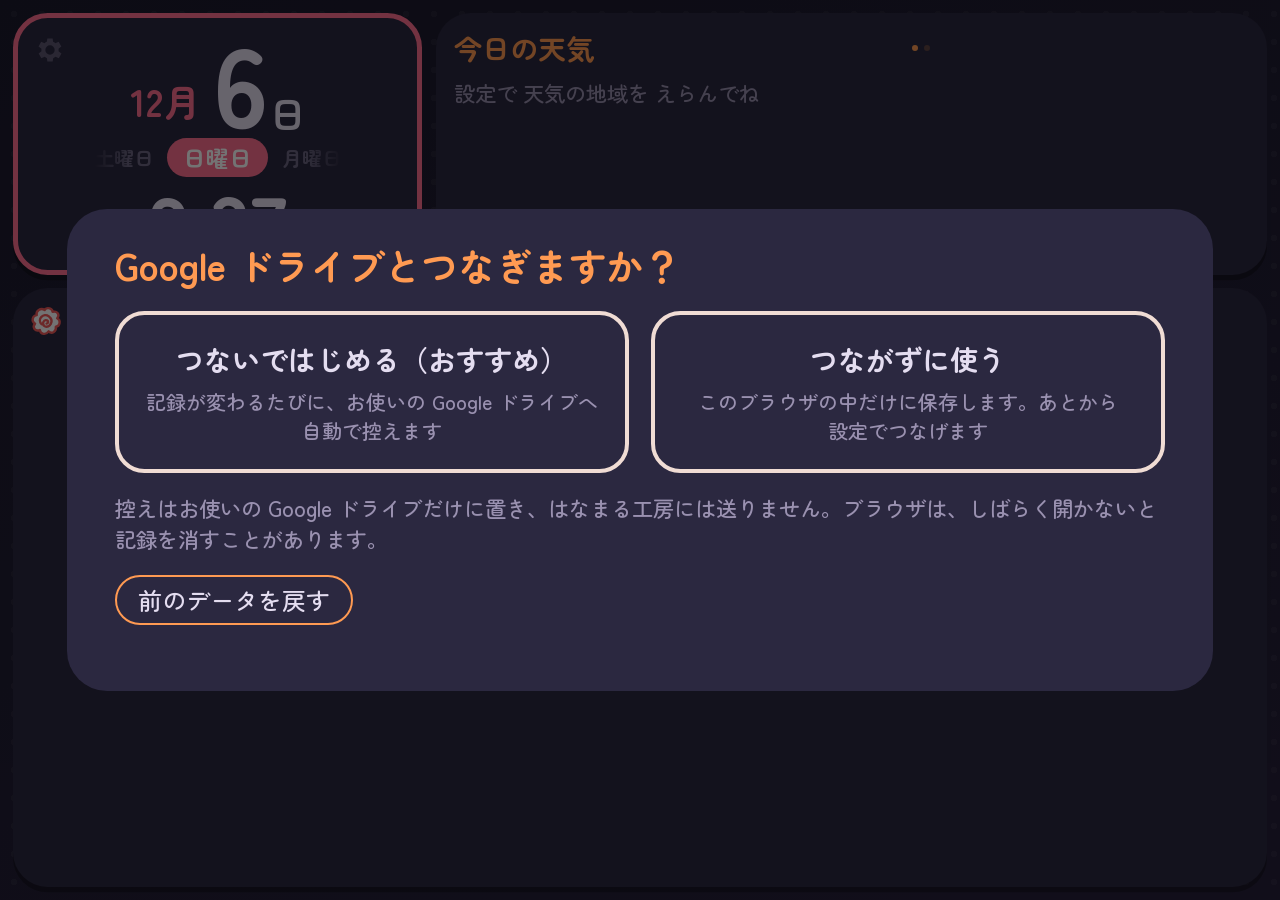
==== commit 99398d70: "ブラウザ版 0.1.33: 大人向けの文を文節で折り返す・変な改行の直し" ====
--- a/board/index.html
+++ b/board/index.html
@@ -249,8 +249,7 @@
           <select id="s-cal-type">
             <option value="none">使わない</option>
             <option value="device" hidden>この端末の Google カレンダー（おすすめ）</option>
-            <option value="ical">iCal の URL</option>
-            <option value="gas">Apps Script</option>
+            <option value="ical">URL を貼る（iCal・Apps Script）</option>
           </select>
           <input type="url" id="s-cal-url" placeholder="https://…" class="url">
           <button class="ghost small" id="s-cal-clear">URL を消去</button>
@@ -259,9 +258,8 @@
         <p class="su-warn s-cal-warn" id="s-cal-warn" hidden></p>
         <div class="s-help" id="s-cal-help" hidden>
           <p><b>この端末の Google カレンダー（おすすめ）</b>：アプリだけ。この端末に入っている Google アカウントのカレンダーから選びます（いくつでも）。URL のコピーはいりません。</p>
-          <p><b>iCal の URL</b>：Google カレンダーなどの「iCal 形式の URL」を貼って使います。Google カレンダーなら、パソコンで 設定 → 予定を出したいカレンダー →「カレンダーの統合」の「iCal 形式の非公開 URL」をコピーします。</p>
-          <p><b>Apps Script</b>：Google Apps Script で自分で用意した中継の URL です。詳しい方向け。わからなければ iCal を選んでください。</p>
-          <p>どちらの URL も、知っている人は誰でも予定を見られます。ほかの人に教えないでください。</p>
+          <p><b>URL を貼る</b>：Google カレンダーなどの「iCal 形式の URL」を貼って使います。Google カレンダーなら、パソコンで 設定 → 予定を出したいカレンダー →「カレンダーの統合」の「iCal 形式の非公開 URL」をコピーします。Google Apps Script で自分で用意した中継の URL も、そのまま貼れます（どちらかは URL から見分けます）。</p>
+          <p>URL を知っている人は誰でも予定を見られます。ほかの人に教えないでください。</p>
         </div>
         <p class="note" id="s-cal-note">URL はこの端末の中だけに保存します。「使わない」にすると、ボードの予定の欄がなくなります。</p>
         <h3>予定の時刻</h3>
@@ -371,7 +369,7 @@
             <small>子どもが押し、「みました」もこの端末で押します。</small></label>
           <label class="u-card" id="u-card-board2"><input type="radio" name="s-usage" value="board2"><img src="img/usage-board2.webp" alt="">
             <b>この端末を置いて、<br>別の端末からつなぐ</b>
-            <small>子どもはこの端末で押し、おうちの人は別の端末で「みました」や設定をします（同じ Wi-Fi の中だけ）。</small></label>
+            <small>子どもはこの端末で押し、おうちの人は別の端末で「みました」や設定をします（同じ <span class="nw">Wi-Fi</span> の中だけ）。</small></label>
           <!-- この端末を、ほかに 置いてある 端末（board2）に つなぐ（アプリの ときだけ。使い方の 値は かえない） -->
           <label class="u-card" id="u-card-join" hidden><input type="radio" name="s-usage" value="join"><img src="img/usage-join.webp" alt="">
             <b>置いてある端末につなぐ</b>
@@ -409,7 +407,7 @@
             <p class="s-ip-changed" id="s-ip-changed" hidden>この端末のアドレスが変わりました。ブラウザで使っている人は、この QR コードをもう一度読み取ってください。</p>
             <div class="s-qr-row">
               <div class="s-qr" id="s-lan-qr"></div>
-              <div><p class="note">同じ Wi-Fi で読み取ると、ブラウザで設定や「みました」を開けます。ルーターによっては、この端末のアドレスが変わって開けなくなることがあります。そのときは、もう一度読み取ってください。できれば、ルーターの設定でこの端末のアドレスを固定してください。</p><p class="s-qr-url" id="s-lan-url"></p></div>
+              <div><p class="note">同じ <span class="nw">Wi-Fi</span> で読み取ると、ブラウザで設定や「みました」を開けます。ルーターによっては、この端末のアドレスが変わって開けなくなることがあります。そのときは、もう一度読み取ってください。できれば、ルーターの設定でこの端末のアドレスを固定してください。</p><p class="s-qr-url" id="s-lan-url"></p></div>
             </div>
           </div>
         </div>
@@ -535,7 +533,7 @@
             <details><summary>あしたやその先の天気を見たい</summary>
               <p>天気の欄を左右にスワイプすると、6日先まで見られます。あさってからは1日分のまとめで、服装や傘の目安は出しません。</p></details>
             <details><summary>天気が出ない・場所を変えたい</summary>
-              <p>設定の「ボードの表示」→「天気の場所」で選んでください。Wi-Fi につながっているかも確かめてください。</p></details>
+              <p>設定の「ボードの表示」→「天気の場所」で選んでください。<span class="nw">Wi-Fi</span> につながっているかも確かめてください。</p></details>
             <details><summary>服装の目安が家の感覚と合わない</summary>
               <p>目安の気温は、設定の「ボードの表示」→「服装の目安」で変えられます。いらなければ「ボードに服装と傘の目安を表示する」をオフにしてください。</p></details>
             <details><summary>傘の目安や雨の時刻がずれる</summary>
@@ -548,7 +546,7 @@
             <details><summary>やることを増やしたい・変えたい</summary>
               <p>設定の「やること」→「やることの設定」で、名前・ポイント・曜日・子どもごとなどを変えられます。</p></details>
             <details><summary>子どもや、やることはいくつまで入れられる？</summary>
-              <p>やることは、いくつでも入れられます。子どもは8人まで表示できます。どちらも無料です。</p></details>
+              <p>やることは、いくつでも入れられます。子どもは4人まで表示できます。どちらも無料です。</p></details>
             <details><summary>設定を変えたのに、戻ってしまった</summary>
               <p>設定は、タブごとに下の「保存」を押すと保存されます。保存していないタブには「●」が付きます。「やること」の中は、欄ごとに「保存」があります。</p></details>
             <details><summary>週のどこかでやればよいこと（塾の宿題など）を入れたい</summary>
@@ -594,9 +592,9 @@
               <p>予定の欄の ◀ ▶ を押すか、左右にスワイプすると、6日先まで見られます。</p></details>
             <details><summary>Google カレンダーの予定を出したい</summary>
               <p>アプリなら、設定の「ボードの表示」の「予定の読み込み先」で「この端末の Google カレンダー」を選び、カレンダーを読む許可をして、出したいカレンダーに印を付けます（いくつでも）。この端末に Google アカウントが入っていれば、URL のコピーはいりません。予定はこの端末の中で読み、外には送りません。</p>
-              <p>ブラウザや、端末に Google アカウントがないときは、パソコンで Google カレンダーを開き、設定 → 予定を出したいカレンダー →「カレンダーの統合」の「iCal 形式の非公開 URL」をコピーして、「iCal の URL」に貼ってください。</p></details>
+              <p>ブラウザや、端末に Google アカウントがないときは、パソコンで Google カレンダーを開き、設定 → 予定を出したいカレンダー →「カレンダーの統合」の「iCal 形式の非公開 URL」をコピーして、「URL を貼る」に貼ってください。</p></details>
             <details><summary>予定が出ない・反映が遅い</summary>
-              <p>「この端末の Google カレンダー」に Google カレンダーが出てこないときは、Google カレンダーのアプリの 設定 → 全般 で「Google カレンダーのデータを他のアプリと共有」をオンにしてください（オフだと、ほかのアプリから予定が見えません）。端末の設定のアカウントで Google カレンダーの同期がオンかも確かめてください。カレンダーを読む許可を外したときは、端末の設定 → アプリ → はなまるボード → 権限 で許可し直します。iCal の URL は、URL と Wi-Fi を確かめてください。Google カレンダーで変えた予定は、反映まで時間がかかることがあります。</p></details>
+              <p>「この端末の Google カレンダー」に Google カレンダーが出てこないときは、Google カレンダーのアプリの 設定 → 全般 で「Google カレンダーのデータを他のアプリと共有」をオンにしてください（オフだと、ほかのアプリから予定が見えません）。端末の設定のアカウントで Google カレンダーの同期がオンかも確かめてください。カレンダーを読む許可を外したときは、端末の設定 → アプリ → はなまるボード → 権限 で許可し直します。URL を貼ったときは、URL と <span class="nw">Wi-Fi</span> を確かめてください。Google カレンダーで変えた予定は、反映まで時間がかかることがあります。</p></details>
             <details><summary>予定の時刻を出したい</summary>
               <p>設定の「ボードの表示」で「予定の時刻を表示する」をオンにすると、「10:30〜11:30」のように出ます。終日の予定は時刻を出しません。</p></details>
             <details><summary>予定の欄がいらない</summary>
@@ -609,17 +607,17 @@
             <details><summary>スマホだけで使っていたスマホを、あとからつなぎたい</summary>
               <p>つないでも、スマホの記録は消えません（つなぐのをやめると元に戻ります）。記録を移すときは、スマホの設定の「おうちの人」→「データの書き出し・読み込み」で書き出し、置いてある端末の同じところの「ファイルから戻す」で読み込みます（置いてある端末の記録は置き換わります）。</p></details>
             <details><summary>置いてある端末が見つからない</summary>
-              <p>同じ Wi-Fi か（ゲスト用の Wi-Fi ではつながりません）、置いてある端末でアプリが開いているかを確かめてください。ルーターの「端末どうしの通信を制限する」設定が有効だと見つかりません。</p>
+              <p>同じ <span class="nw">Wi-Fi</span> か（ゲスト用の <span class="nw">Wi-Fi</span> ではつながりません）、置いてある端末でアプリが開いているかを確かめてください。ルーターの「端末どうしの通信を制限する」設定が有効だと見つかりません。</p>
               <p>前はつながっていたのにつながらなくなったときは、スマホの設定の「この端末」の「つなぎ直す」を押し、置いてある端末に出ている番号を入れ直してください（アプリを入れ直す必要はありません）。</p></details>
             <details><summary>iPhone から使いたい</summary>
-              <p>置いてある端末の設定の「この端末」に出ている QR コードを、同じ Wi-Fi の iPhone で読み取ると、ブラウザで開けます。</p></details>
+              <p>置いてある端末の設定の「この端末」に出ている QR コードを、同じ <span class="nw">Wi-Fi</span> の iPhone で読み取ると、ブラウザで開けます。</p></details>
             <details><summary>「アプリの版が違います」と出た</summary>
               <p>Android のスマホのアプリは、自分の版の画面で置いてある端末のデータを使います。版が違うと、ない機能が出なかったり表示が欠けたりするので、古いほうのアプリを Google Play で更新してください。iPhone などのブラウザは、置いてある端末の画面を開くので、版の違いはありません。</p></details>
             <details><summary>iPhone のブラウザで開けなくなった</summary>
               <p>置いてある端末のアドレス（IP アドレス）が変わると、前に読み取ったページは開けなくなります。置いてある端末の設定の「この端末」の QR コードを、もう一度読み取ってください。アドレスが変わったときは、置いてある端末の ⚙ の横に「アドレス」と出ます。⚙ を押すと、設定の「この端末」の QR コードが開きます。</p>
               <p>ルーターの設定で、置いてある端末のアドレスを固定する（DHCP の予約）と変わらなくなります。アプリでつないだ Android のスマホは、アドレスが変わっても自動でつなぎ直します。</p></details>
             <details><summary>家の外から使いたい</summary>
-              <p>いまは同じ Wi-Fi の中だけで使えます。家の外からは使えません。</p></details>
+              <p>いまは同じ <span class="nw">Wi-Fi</span> の中だけで使えます。家の外からは使えません。</p></details>
           </details>
 
           <details class="faq-cat"><summary>電池・安全</summary>
@@ -640,7 +638,9 @@
             <!-- Web 版で Google ドライブの 控えが ある ときだけ 出す（settings.js。Drive.on） -->
             <details id="faq-web-drive" hidden><summary>iPhone・iPad で使いたい・データが消えないか心配</summary>
               <p>iPhone・iPad では、このブラウザの Web 版を「ホーム画面に追加」して使ってください。記録はブラウザの中に保存するため、しばらく開かないと消えることがあります。Google ドライブとつないでおくと、記録が変わるたびに自動で控え、消えても「ドライブから戻す」で戻せます（はじめに「つないではじめる」を選ぶか、設定の「おうちの人」→「Google ドライブに控える」）。控えはお使いの Google ドライブに保存し、はなまる工房には送りません。</p>
-              <p>つながりは1時間ほどで切れることがあります。切れているあいだに記録が変わると、設定の上に「控えが止まっています」と出るので「つなぎ直す」を押してください。2台で同じドライブにつなぐと、ほかの端末があとから控えたときは自動の控えを止めてお知らせします（同じ内容にそろえる仕組みではありません）。やめるときは、設定の「おうちの人」→「つなぐのをやめる」（ドライブの控えは残ります）。</p></details>
+              <p>つながりは1時間ほどで切れますが、おうちの人が設定を開いたときや「みました」を押したときに、つなぎ直します（Google の画面が出ることがあります）。つなぎ直せないまま記録が変わると、設定の上に「控えが止まっています」と出るので「つなぎ直す」を押してください。</p>
+              <!-- 1つの Google アカウントに 控えは 1つ（文は Words.adult の driveOneAccount。settings.js の renderDrive が 入れる） -->
+              <p><span id="faq-drive-one"></span>やめるときは、設定の「おうちの人」→「つなぐのをやめる」（ドライブの控えは残ります）。</p></details>
             <details><summary>機種変更・アプリの入れ直しをしたい</summary>
               <p>設定の「おうちの人」→「データの書き出し・読み込み」で、前もって書き出しておくと、新しい端末で「ファイルから戻す」で元に戻せます。</p></details>
             <details><summary>はじめの設定をやり直したい</summary>
@@ -777,10 +777,10 @@
 <div class="setup" id="connect" hidden>
   <div class="su-board cn-board">
     <h2>置いてある端末につなぐ</h2>
-    <p class="su-note">同じ Wi-Fi にある「はなまるボード」を探しています。置いてある端末で、設定の「この端末」で「この端末を置いて、別の端末からつなぐ」を選んで保存しておいてください。</p>
+    <p class="su-note">同じ <span class="nw">Wi-Fi</span> にある「はなまるボード」を探しています。置いてある端末で、設定の「この端末」で「この端末を置いて、別の端末からつなぐ」を選んで保存しておいてください。</p>
     <p class="su-note cn-keep" id="cn-keep" hidden>この端末の記録は消えません（つないでいる間は見えず、つなぐのをやめると元に戻ります）。置いてある端末へ移すときは、先に設定の「おうちの人」→「データの書き出し・読み込み」で書き出し、置いてある端末の同じところの「ファイルから戻す」で読み込んでください。</p>
     <ul class="cn-list" id="cn-list"></ul>
-    <p class="su-note" id="cn-hint" hidden>見つからないときは：置いてある端末でアプリが開いているか／同じ Wi-Fi につないでいるか（ゲスト用の Wi-Fi ではつながりません）を確かめて、もう一度さがしてください。</p>
+    <p class="su-note" id="cn-hint" hidden>見つからないときは：置いてある端末でアプリが開いているか／同じ <span class="nw">Wi-Fi</span> につないでいるか（ゲスト用の <span class="nw">Wi-Fi</span> ではつながりません）を確かめて、もう一度さがしてください。</p>
     <button class="ghost small" id="cn-retry">もう一度さがす</button>
     <div class="su-pin-row">つなぐための番号（置いてある端末の 設定 →「この端末」）<input type="tel" inputmode="numeric" maxlength="6" id="cn-code"></div>
     <p class="su-error" id="cn-error"></p>
@@ -882,7 +882,7 @@
       <p class="su-q">Google カレンダーの予定を、ボードに出せます。</p>
       <div class="su-cards small" id="su-cal">
         <button data-value="device" hidden>この端末の Google カレンダー<small>カレンダーを選ぶだけ</small></button>
-        <button data-value="ical">URL を貼る<small>iCal 形式の URL</small></button>
+        <button data-value="ical">URL を貼る<small>iCal・Apps Script の URL</small></button>
         <button data-value="later">あとで設定する<small>設定の「ボードの表示」からいつでも</small></button>
       </div>
       <div class="cal-pick" id="su-cal-device" hidden></div>
--- a/board/style.css
+++ b/board/style.css
@@ -771,7 +771,8 @@
 .settings button.small { font-size: 18px; padding: 4px 14px; }
 
 /* こどもの一覧 */
-.settings .s-kids { list-style: none; margin: 4px 0 8px; padding: 0; max-height: 220px; overflow-y: auto; }
+/* 子どもは 4人まで なので 高さを かぎらず 全員 出す（中で スクロールすると 4人目が 見えなかった） */
+.settings .s-kids { list-style: none; margin: 4px 0 8px; padding: 0; }
 .settings .s-kids li { display: flex; align-items: center; gap: 10px; padding: 6px 0; border-bottom: 2px dashed #f0dcd4; }
 /* 名前は いちばん 優先して 5文字は 見えるように（ちゃん・くん、年齢の目安の ほうを ちぢめる） */
 .settings .s-kids input[type=text] { flex: 1 1 7.5em; min-width: 7em; }
@@ -840,7 +841,7 @@
 .grv-hello b { display: block; font-size: 40px; color: #ff6a3d; }
 .grv-title { font-size: 26px; font-weight: 700; color: var(--kid); padding: 0 40px; word-break: keep-all; word-break: auto-phrase; overflow-wrap: anywhere; }
 .grv-title .honor { font-size: 0.55em; }
-.grv-count { font-size: 18px; color: var(--muted); margin: 2px 0 10px; }
+.grv-count { font-size: 18px; color: var(--muted); margin: 2px 0 10px; word-break: keep-all; overflow-wrap: anywhere; }
 .grv-steps { list-style: none; margin: 0; padding: 0 0 4px; overflow-y: auto; min-height: 0; text-align: left; scrollbar-width: thin; }
 .grv-steps li {
   margin: 0 0 6px calc(var(--i) * 6%);
@@ -1972,8 +1973,6 @@
 /* 無料の 上限で 押せない「＋ 子どもを追加」「＋ ふやす」 */
 #s-add-kid:disabled, #su-add:disabled { opacity: 0.4; cursor: default; }
 
-body.portrait .settings .s-kids { max-height: 300px; }
-
 /* かんたん設定を やりなおす ときの「置きかえます」の 注意 */
 .su-warn { background: #fff1e6; color: #b5541c; border-radius: 12px; padding: 6px 12px; font-size: 14px; line-height: 1.45; margin: 0 0 8px; }
 body.night .su-warn { background: #4a3a2e; color: #ffc9a3; }
@@ -2067,6 +2066,8 @@
 .sm-card-head { font-size: 16px; font-weight: 700; color: #e8708f; }
 .sm-card-name { display: flex; align-items: center; justify-content: center; gap: 8px; font-size: 26px; font-weight: 700; line-height: 1.3; word-break: keep-all; word-break: auto-phrase; overflow-wrap: anywhere; }
 .sm-card-name img { width: 36px; height: 36px; flex: none; }
+/* 空の カード（できる ことを ふやそう！）は 分かち書きの すきまだけで 折りかえす（auto-phrase だと「ふや｜そう」で 切れた） */
+.sm-card-name.sm-empty { word-break: keep-all; text-wrap: balance; }
 .sm-card-comment { margin-top: 4px; font-size: 15px; color: #8a7272; overflow-wrap: anywhere; }
 .sm.phone .sm-card-name { font-size: 20px; }
 .sm-hint { position: absolute; left: 10px; top: 55%; width: 44px; height: 44px; border-radius: 50%; background: rgba(255, 255, 255, 0.9); border: 3px solid #f0d4cc; color: #b09090; font-size: 20px; text-align: center; line-height: 38px; pointer-events: none; }
@@ -2234,5 +2235,130 @@
 .settings .s-guide-row .note { margin: 0; }
 /* 説明の 文の 最後の 1〜2字だけが 次の 行に 落ちないように（対応して いる WebView だけ。11-20） */
 .tu-text, .tu-text p { text-wrap: pretty; }
+/* 大人向けの 文（設定・かんたん設定・説明）は 文節で 折りかえし、さいごの 行に 1〜2字だけ 残さない（指定が なく「ボ｜ード」「子｜ども」「入れられま｜す。」と 切れていた。11-22） */
+.settings, .setup, .tutorial { word-break: auto-phrase; text-wrap: pretty; }
+.settings h2, .settings h3, .setup h2, .setup h3 { text-wrap: balance; }
+.nw { white-space: nowrap; }   /* 数と 単位を はなさない（「4｜日」） */
 /* 子ども向けの ページは 分かち書きの すきまで だけ 折り返す（「おうえん / するよ」のように ことばの 途中で 切れた。11-20） */
 .tu-board:not(.for-parent) .tu-text { word-break: keep-all; overflow-wrap: anywhere; }
+
+/* ---- スマホの 形（2026-11-21。app.js が body に tall／wide を つける。くわしくは docs/handover/phone-home.md）----
+   縦に 長い（tall）: 高さが たっぷり あるので、天気を 細く・がんばりカレンダーを 2列（3人から 2段）で 大きく。並びは そのまま（手に 持つので 押す ところは 下）
+   横に 長い（wide）: 日付の カードを 細く・低く して、天気を 広く、がんばりカレンダーと 予定を 縦に 広く
+   日付の カードは どちらも「11月21日」の 下に 曜日（左右に きのう・あしたを うすく）、右に 時計。何月何日・何時何分を それぞれ ひとかたまりに 見せる */
+body.tall .today, body.wide .today { grid-template-columns: auto auto auto; grid-template-areas: "month day clock" "wd wd clock"; justify-content: center; align-content: center; align-items: center; column-gap: 4px; }
+body.tall .month, body.wide .month { grid-area: month; align-self: end; justify-self: end; white-space: nowrap; }
+body.tall .day, body.wide .day { grid-area: day; justify-self: start; margin: 0; line-height: 1; }
+body.tall .wd-row, body.wide .wd-row { grid-area: wd; width: 100%; overflow: hidden; }
+body.tall .clock, body.wide .clock { grid-area: clock; align-self: center; justify-self: start; line-height: 1; }
+body.tall .greeting { display: none; }
+body.tall .wd-side { display: block; flex: 1; min-width: 0; white-space: nowrap; overflow: hidden; font-size: 17px; font-weight: 700; color: var(--muted); opacity: 0.6; }
+body.tall .wd-side.prev { text-align: right; -webkit-mask-image: linear-gradient(to left, #000 40%, transparent); mask-image: linear-gradient(to left, #000 40%, transparent); }
+body.tall .wd-side.next { text-align: left; -webkit-mask-image: linear-gradient(to right, #000 40%, transparent); mask-image: linear-gradient(to right, #000 40%, transparent); }
+
+/* 縦に 長い スマホ */
+body.tall .board { grid-template-rows: min-content auto minmax(0, 1fr); }
+body.tall.no-cal .board { grid-template-rows: min-content minmax(0, 1fr); }
+body.tall .kids-card { flex: none; min-height: 0; }
+body.tall.no-cal .kids-card { flex: 1; }
+body.tall .today { row-gap: 6px; padding: 10px 16px; }
+body.tall .month { font-size: 34px; margin: 0 0 12px; }
+body.tall .day #day { font-size: 84px; }
+body.tall .weekday { font-size: 22px; margin: 0; }
+body.tall .clock { font-size: 78px; margin: 0 0 0 48px; }
+body.tall .slot .label { font-size: 17px; }
+body.tall .slot .icon { font-size: 30px; line-height: 1; }
+body.tall .slot .temp { font-size: 24px; }
+body.tall .slot .rain { font-size: 15px; }
+body.tall .kids { grid-template-columns: repeat(2, minmax(0, 1fr)); grid-auto-rows: minmax(190px, auto); gap: 14px; }
+body.tall .kids:not(:has(> .kid-btn:nth-child(2))) { grid-template-columns: minmax(0, 1fr); }
+body.tall .kids .kid-btn { padding: 16px 22px 12px; border-radius: 24px; gap: 8px; }
+body.tall .kids .kid-btn .name { font-size: 32px !important; } /* kids.js の fitNames は 横 4列の ときの 大きさで はかるので 上書き */
+body.tall .kids .kid-btn .state { display: inline-block; font-size: 19px; }
+body.tall .kids.mode-row .kid-btn .badge { width: 54px; height: 54px; font-size: 32px; top: -10px; right: -8px; }
+body.tall .kids.mode-row .kid-btn .title-badge { height: 32px; top: -12px; left: -8px; font-size: 18px; }
+
+/* 横に 長い スマホ（上の だんは 24に わけて 9:15、下は 14:10） */
+body.wide .board {
+  grid-template-columns: repeat(24, minmax(0, 1fr));
+  grid-template-areas:
+    "today today today today today today today today today weather weather weather weather weather weather weather weather weather weather weather weather weather weather weather"
+    "kids kids kids kids kids kids kids kids kids kids kids kids kids kids schedule schedule schedule schedule schedule schedule schedule schedule schedule schedule";
+}
+body.wide.no-cal .board {
+  grid-template-columns: repeat(24, minmax(0, 1fr));
+  grid-template-areas:
+    "today today today today today today today today today weather weather weather weather weather weather weather weather weather weather weather weather weather weather weather"
+    "kids kids kids kids kids kids kids kids kids kids kids kids kids kids kids kids kids kids kids kids kids kids kids kids";
+}
+body.wide .today { row-gap: 10px; padding: 8px 12px; }
+body.wide .month { margin: 0 0 10px; font-size: 24px; }
+body.wide .day #day { font-size: 64px; }
+body.wide .day .unit { font-size: 22px; }
+body.wide .weekday { font-size: 18px; padding: 2px 12px; }
+body.wide .clock { margin-left: 16px; font-size: 68px; }
+body.wide .slots { gap: 6px; }
+body.wide .slot { border-radius: 14px; }
+body.wide .slot .label { font-size: 14px; }
+body.wide .slot .icon { font-size: 24px; line-height: 1; }
+body.wide .slot .temp { font-size: 20px; }
+body.wide .slot .rain { font-size: 13px; }
+body.wide .advice { gap: 6px; margin-top: 6px; }
+body.wide .advice .tile { padding: 4px 10px; gap: 8px; }
+body.wide .advice .icon > .ico, body.wide .advice .icon > .ico-stack { width: 32px; height: 32px; }
+body.wide .advice .main { font-size: 17px; }
+body.wide .advice .sub { font-size: 12px; }
+body.wide .kids.mode-row .kid-btn { gap: 6px; }
+body.wide .kids.mode-row .kid-btn .state { display: inline-block; font-size: 13px; padding: 1px 8px; }
+body.wide .kids.mode-big .kid-btn .state { font-size: 14px; padding: 2px 10px; }
+body.wide .kid-goal .kg-word { font-size: 11px; }
+body.wide .kid-goal .kg-track { height: 18px; }
+
+/* 天気の 時間帯（スマホの 形）: 2×2（上に「あさ｜7ど」、下に「絵｜降水確率」）。「ゆうがた」の ような 長い ラベルでも 折れない */
+body.tall .slots .slot, body.wide .slots .slot { display: grid; grid-template-columns: auto auto; grid-template-areas: "label icon" "temp rain"; justify-content: center; align-items: center; justify-items: center; column-gap: 10px; row-gap: 2px; padding: 6px 4px; }
+body.tall .slot .label, body.wide .slot .label { grid-area: label; white-space: nowrap; }
+body.tall .slot .icon, body.wide .slot .icon { grid-area: icon; }
+body.tall .slot .temp, body.wide .slot .temp { grid-area: temp; white-space: nowrap; }
+body.tall .slot .rain, body.wide .slot .rain { grid-area: rain; white-space: nowrap; min-height: 0; }
+
+/* カードの 中の 白い 楕円（毎日 はなまる！ など）が カードの 幅を こえない（字は kids.js の fitStates が 小さく する） */
+.kid-btn .state { max-width: 100%; overflow: hidden; text-overflow: ellipsis; box-sizing: border-box; }
+body.wide .wd-side { font-size: 14px; }
+body.wide .wd-row { gap: 6px; }
+
+/* ---- タブレット・.9・.8 の ホームを つめる（2026-11-22 案。社長が 選ぶ 前。docs/handover/layout.md の「タブレットの ホーム」）----
+   iPad の Safari（アドレスバーの 分 たてが みじかい）で がんばりカレンダーが せまかった。
+   天気の 時間帯は 2×2（上「あさ｜絵」・下「8ど｜降水確率」。数字を 横に そろえる。11-22 社長）に して 低く し、空いた 高さを がんばりカレンダーへ。
+   横: 上の だんの 高さは 天気で きまるので、日付の カードも それに あわせて すこし 小さく（遠くから 読める 大きさは のこす）
+   縦: 日付の カードは 1行の 帯（「11がつ 22日」に 曜日を 添え、時刻は 右に 別の かたまり）。予定の 欄は 3件ぶんまで、のこりは がんばりカレンダー。
+       いつもの 日に 予定が ない ときは（events.js が body に ev-none）予定の 欄を 中身の 高さに して、その 分も がんばりカレンダーへ */
+body:not(.tall):not(.wide) .slots .slot:not(.wx-day) { display: grid; grid-template-columns: auto auto; grid-template-areas: "label icon" "temp rain"; justify-content: center; align-items: center; justify-items: center; column-gap: 12px; row-gap: 2px; padding: 6px 4px; }
+body:not(.tall):not(.wide) .slot:not(.wx-day) .label { grid-area: label; white-space: nowrap; font-size: 18px; }
+body:not(.tall):not(.wide) .slot:not(.wx-day) .icon { grid-area: icon; font-size: 30px; line-height: 1; }
+body:not(.tall):not(.wide) .slot:not(.wx-day) .temp { grid-area: temp; white-space: nowrap; font-size: 26px; }
+body:not(.tall):not(.wide) .slot:not(.wx-day) .rain { grid-area: rain; white-space: nowrap; min-height: 0; font-size: 16px; }
+body:not(.tall):not(.wide) .slot.wx-day .icon { font-size: 40px; line-height: 1; }
+
+/* 横（.9・.8・横の タブレット） */
+body:not(.portrait):not(.wide) .today { row-gap: 2px; padding: 4px 8px; }
+body:not(.portrait):not(.wide) .month { font-size: 28px; margin-bottom: 10px; }
+body:not(.portrait):not(.wide) .day #day { font-size: 84px; }
+body:not(.portrait):not(.wide) .day .unit { font-size: 28px; }
+body:not(.portrait):not(.wide) .weekday { font-size: 17px; padding: 2px 12px; }
+body:not(.portrait):not(.wide) .wd-side { font-size: 15px; }
+body:not(.portrait):not(.wide) .clock { font-size: 64px; }
+
+/* 縦の タブレット: 日付の 帯 */
+body.portrait:not(.tall) .today { grid-template-columns: auto auto auto auto; grid-template-areas: "month day wd clock"; justify-content: center; align-items: center; column-gap: 8px; padding: 6px 14px; }
+body.portrait:not(.tall) .month { grid-area: month; align-self: end; margin: 0 0 8px; font-size: 28px; white-space: nowrap; }
+body.portrait:not(.tall) .day { grid-area: day; margin: 0; line-height: 1; white-space: nowrap; }
+body.portrait:not(.tall) .day #day { font-size: 68px; }
+body.portrait:not(.tall) .day .unit { font-size: 26px; }
+body.portrait:not(.tall) .wd-row { grid-area: wd; }
+body.portrait:not(.tall) .weekday { margin: 0; font-size: 19px; padding: 2px 12px; white-space: nowrap; }
+body.portrait:not(.tall) .clock { grid-area: clock; margin: 0 0 0 36px; font-size: 64px; line-height: 1; white-space: nowrap; }
+body.portrait:not(.tall) .clock.analog { width: 80px; height: 80px; }
+body.portrait:not(.tall) .greeting { display: none; }
+/* 縦の タブレット: 予定は 3件ぶんまで、のこりは がんばりカレンダー */
+body.portrait:not(.tall):not(.no-cal) .board { grid-template-rows: min-content minmax(0, 1fr) minmax(170px, 252px); }
+body.portrait:not(.tall):not(.no-cal).ev-none .board { grid-template-rows: min-content minmax(0, 1fr) min-content; }
